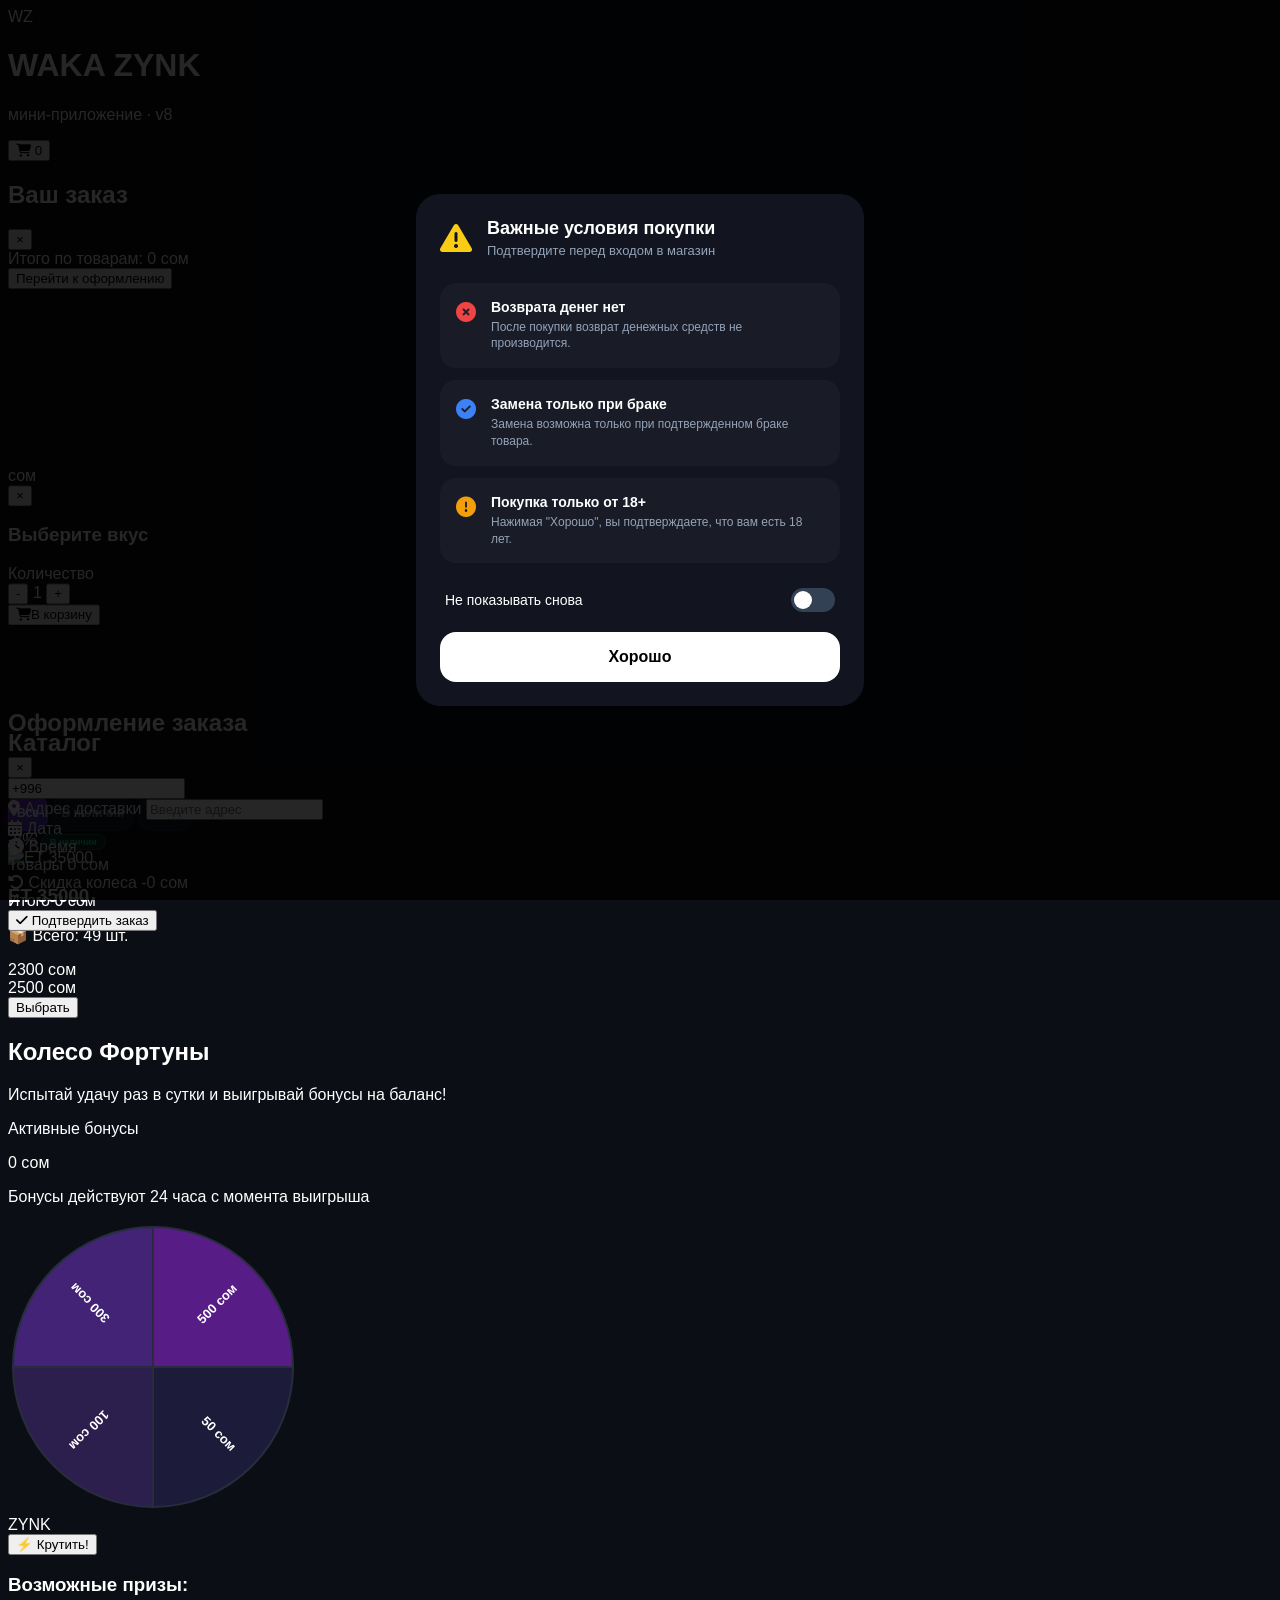
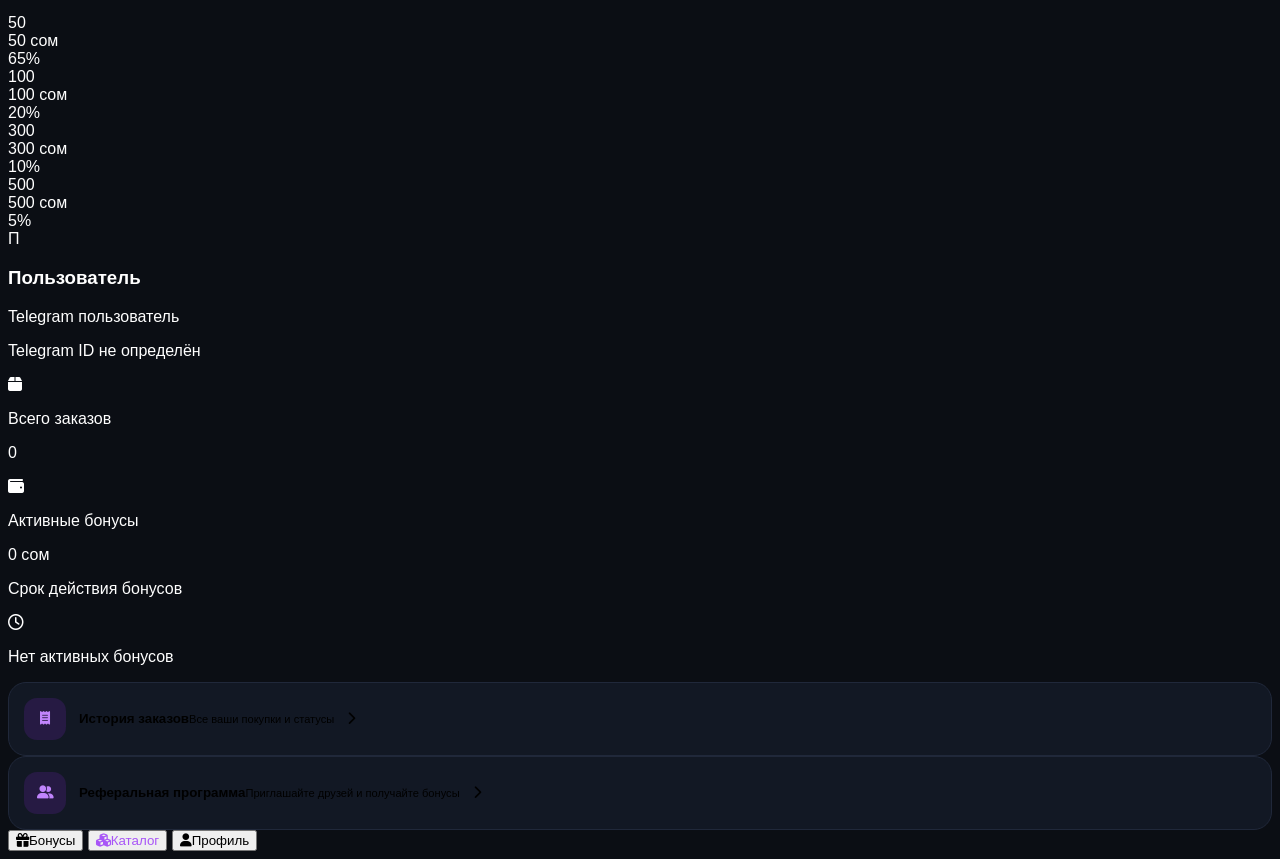
==== app-v8.html @ 3eeca6b0 "Add files via upload" ====
<!DOCTYPE html>
<html lang="ru">
<head>
    <meta charset="UTF-8">
    <meta name="viewport" content="width=device-width, initial-scale=1.0, maximum-scale=1.0, user-scalable=no">
    <title>WAKA ZYNK</title>
    <script src="https://cdn.jsdelivr.net/npm/@tailwindcss/browser@4"></script>
    <script src="https://telegram.org/js/telegram-web-app.js"></script>
    <link rel="stylesheet" href="https://cdnjs.cloudflare.com/ajax/libs/font-awesome/6.4.0/css/all.min.css">
    <style>
        .success-content {
            background: #121520;
            width: 85%;
            max-width: 360px;
            border-radius: 24px;
            padding: 35px 24px;
            text-align: center;
            color: white;
            font-family: sans-serif;
            box-shadow: 0 10px 30px rgba(0, 0, 0, 0.5);
        }
        .success-icon-circle {
            width: 90px;
            height: 90px;
            background: #10b981;
            border-radius: 50%;
            display: flex;
            justify-content: center;
            align-items: center;
            margin: 0 auto 24px;
            box-shadow: 0 0 20px rgba(16, 185, 129, 0.4);
        }
        .checkmark { color: white; font-size: 45px; font-weight: bold; }
        .success-content h2 { font-size: 24px; margin: 0 0 12px 0; font-weight: 700; }
        .success-content p { font-size: 14px; color: #94a3b8; margin: 0 0 30px 0; line-height: 1.5; }
        .success-buttons { display: flex; gap: 12px; }
        .btn-secondary {
            flex: 1; background: #1e293b; color: #94a3b8; border: none;
            padding: 14px; border-radius: 16px; font-weight: bold; font-size: 15px; cursor: pointer;
        }
        .btn-primary {
            flex: 1; background: #6366f1; color: white; border: none;
            padding: 14px; border-radius: 16px; font-weight: bold; font-size: 15px; cursor: pointer;
            box-shadow: 0 4px 12px rgba(99, 102, 241, 0.3);
        }
        .btn-secondary:active, .btn-primary:active { transform: scale(0.97); }
        body {
            font-family: -apple-system, BlinkMacSystemFont, 'Segoe UI', Roboto, Helvetica, Arial, sans-serif;
            background-color: #0b0e14;
            color: #ffffff;
            -webkit-tap-highlight-color: transparent;
        }
        .active-tab { color: #a855f7; }
        .bottom-sheet { transition: transform 0.3s ease-out; transform: translateY(100%); }
        .bottom-sheet.active { transform: translateY(0); }
        .flavor-btn.selected { border-color: #a855f7; background-color: rgba(168, 85, 247, 0.15); }
        .modal-overlay {
            position: fixed; top: 0; left: 0; width: 100%; height: 100%;
            background: rgba(0, 0, 0, 0.85);
            display: flex; justify-content: center; align-items: center;
            z-index: 10000;
        }
        .terms-content {
            background: #121520; width: 90%; max-width: 400px;
            border-radius: 24px; padding: 24px; color: white; font-family: sans-serif;
        }
        .terms-header { display: flex; align-items: center; gap: 15px; margin-bottom: 25px; }
        .warning-icon { color: #facc15; font-size: 32px; }
        .terms-header h3 { margin: 0; font-size: 18px; }
        .terms-header p { margin: 4px 0 0; font-size: 13px; color: #94a3b8; }
        .terms-list { display: flex; flex-direction: column; gap: 12px; }
        .terms-item {
            display: flex; gap: 15px; padding: 16px; border-radius: 16px;
            background: rgba(255, 255, 255, 0.03);
        }
        .terms-item i { font-size: 20px; margin-top: 3px; }
        .terms-item strong { display: block; font-size: 14px; margin-bottom: 4px; }
        .terms-item p { margin: 0; font-size: 12px; color: #94a3b8; line-height: 1.4; }
        .item-red i { color: #ef4444; }
        .item-blue i { color: #3b82f6; }
        .item-gold i { color: #f59e0b; }
        .terms-footer { margin-top: 25px; }
        .toggle-container {
            display: flex; justify-content: space-between; align-items: center;
            margin-bottom: 20px; padding: 0 5px;
        }
        .toggle-container span { font-size: 14px; color: white; }
        .switch { position: relative; display: inline-block; width: 44px; height: 24px; }
        .switch input { opacity: 0; width: 0; height: 0; }
        .slider {
            position: absolute; cursor: pointer; top: 0; left: 0; right: 0; bottom: 0;
            background-color: #334155; transition: .4s; border-radius: 24px;
        }
        .slider:before {
            position: absolute; content: ""; height: 18px; width: 18px; left: 3px; bottom: 3px;
            background-color: white; transition: .4s; border-radius: 50%;
        }
        input:checked + .slider { background-color: #3b82f6; }
        input:checked + .slider:before { transform: translateX(20px); }
        .btn-confirm {
            width: 100%; border: none; padding: 16px; border-radius: 16px;
            background: #ffffff; color: black; font-weight: bold; font-size: 16px; cursor: pointer;
        }
        .btn-confirm:active { transform: scale(0.98); }
        #btn-admin { display: none; }
        #btn-admin.admin-visible {
            display: flex;
            flex-direction: column;
            align-items: center;
        }
        #admin-panel {
            display: none;
            position: fixed;
            inset: 0;
            z-index: 99999;
            background: #09090b;
            overflow-y: auto;
        }
        #admin-panel.admin-open { display: block; }
        .status-badge {
            font-size: 9px;
            font-weight: 700;
            padding: 2px 8px;
            border-radius: 8px;
            line-height: 1.3;
            white-space: nowrap;
        }
        .status-badge-instock {
            background: rgba(16, 185, 129, 0.2);
            color: #34d399;
            border: 1px solid rgba(16, 185, 129, 0.35);
        }
        .status-badge-soon {
            background: rgba(245, 158, 11, 0.2);
            color: #fbbf24;
            border: 1px solid rgba(245, 158, 11, 0.35);
        }
        .status-badge-outofstock {
            background: rgba(239, 68, 68, 0.2);
            color: #f87171;
            border: 1px solid rgba(239, 68, 68, 0.35);
        }
        .product-card-outofstock {
            opacity: 0.55;
        }
        .product-card-outofstock .product-card-title {
            text-decoration: line-through;
            color: #9ca3af;
        }
        .product-card-soon {
            opacity: 0.9;
        }
        .catalog-filter {
            flex: 1;
            border: 1px solid #20283a;
            background: #121824;
            color: #8b95a7;
            padding: 10px 8px;
            border-radius: 13px;
            font-size: 12px;
            font-weight: 700;
            transition: 0.2s ease;
        }
        .catalog-filter.active {
            color: #fff;
            border-color: rgba(168, 85, 247, 0.7);
            background: linear-gradient(135deg, rgba(147, 51, 234, 0.9), rgba(79, 70, 229, 0.9));
            box-shadow: 0 8px 24px rgba(126, 34, 206, 0.2);
        }
        .app-page {
            display: none;
            position: fixed;
            inset: 0;
            z-index: 80;
            overflow-y: auto;
            background:
                radial-gradient(circle at 90% -10%, rgba(126, 34, 206, 0.2), transparent 35%),
                #0b0e14;
        }
        .app-page.open { display: block; }
        .page-shell { width: 100%; max-width: 520px; margin: 0 auto; padding: 18px 16px 36px; }
        .page-header {
            display: flex;
            align-items: center;
            gap: 12px;
            position: sticky;
            top: 0;
            z-index: 2;
            padding: 8px 0 18px;
            background: linear-gradient(#0b0e14 75%, transparent);
        }
        .page-back {
            width: 40px;
            height: 40px;
            border-radius: 13px;
            border: 1px solid #232b3d;
            background: #151b27;
            color: #fff;
        }
        .menu-card {
            width: 100%;
            display: flex;
            align-items: center;
            gap: 13px;
            padding: 15px;
            border: 1px solid #20283a;
            border-radius: 18px;
            background: #121824;
            text-align: left;
        }
        .menu-card-icon {
            width: 42px;
            height: 42px;
            border-radius: 13px;
            display: flex;
            align-items: center;
            justify-content: center;
            color: #c084fc;
            background: rgba(126, 34, 206, 0.18);
        }
        .admin-stat-card {
            min-height: 116px;
            border: 1px solid #20283a;
            border-radius: 20px;
            padding: 15px;
            background: linear-gradient(145deg, #151b27, #10151f);
        }
        .admin-tab {
            min-width: max-content;
            padding: 10px 14px;
            border-radius: 12px;
            color: #7f899c;
            font-size: 12px;
            font-weight: 800;
        }
        .admin-tab.active { color: #fff; background: #7c3aed; }
        .admin-order-filter {
            min-width: max-content;
            padding: 8px 12px;
            border-radius: 999px;
            border: 1px solid #283144;
            color: #8b95a7;
            font-size: 11px;
            font-weight: 700;
        }
        .admin-order-filter.active {
            color: #fff;
            border-color: rgba(168, 85, 247, 0.6);
            background: rgba(126, 34, 206, 0.28);
        }
        .order-card {
            border: 1px solid #20283a;
            border-radius: 18px;
            padding: 15px;
            background: #121824;
        }
        .empty-state {
            padding: 42px 20px;
            border: 1px dashed #283144;
            border-radius: 20px;
            color: #778196;
            text-align: center;
            background: rgba(18, 24, 36, 0.55);
        }
    </style>
</head>
<body class="select-none overflow-x-hidden pb-24">

    <div id="terms-modal" class="modal-overlay">
        <div class="terms-content">
            <div class="terms-header">
                <i class="fa-solid fa-triangle-exclamation warning-icon"></i>
                <div>
                    <h3>Важные условия покупки</h3>
                    <p>Подтвердите перед входом в магазин</p>
                </div>
            </div>
            <div class="terms-list">
                <div class="terms-item item-red">
                    <i class="fa-solid fa-circle-xmark"></i>
                    <div>
                        <strong>Возврата денег нет</strong>
                        <p>После покупки возврат денежных средств не производится.</p>
                    </div>
                </div>
                <div class="terms-item item-blue">
                    <i class="fa-solid fa-circle-check"></i>
                    <div>
                        <strong>Замена только при браке</strong>
                        <p>Замена возможна только при подтвержденном браке товара.</p>
                    </div>
                </div>
                <div class="terms-item item-gold">
                    <i class="fa-solid fa-circle-exclamation"></i>
                    <div>
                        <strong>Покупка только от 18+</strong>
                        <p>Нажимая "Хорошо", вы подтверждаете, что вам есть 18 лет.</p>
                    </div>
                </div>
            </div>
            <div class="terms-footer">
                <div class="toggle-container">
                    <span>Не показывать снова</span>
                    <label class="switch">
                        <input type="checkbox" id="dont-show-again">
                        <span class="slider round"></span>
                    </label>
                </div>
                <button class="btn-confirm" onclick="closeTermsModal()">Хорошо</button>
            </div>
        </div>
    </div>

    <header class="p-4 flex items-center justify-between border-b border-gray-900 bg-[#0f131c] sticky top-0 z-30">
        <div class="flex items-center space-x-3">
            <div class="w-10 h-10 rounded-xl bg-purple-600 flex items-center justify-center font-bold text-sm tracking-wider shadow-[0_0_15px_rgba(168,85,247,0.4)]">WZ</div>
            <div>
                <h1 class="font-bold text-base tracking-wide">WAKA ZYNK</h1>
                <p class="text-xs text-gray-400">мини-приложение · v8</p>
            </div>
        </div>
        <button onclick="toggleCart()" class="relative w-10 h-10 rounded-xl bg-[#171e2c] flex items-center justify-center text-gray-300 active:scale-95 transition-transform cursor-pointer">
            <i class="fa-solid fa-shopping-cart text-sm"></i>
            <span id="cart-count" class="hidden absolute -top-1 -right-1 bg-purple-600 text-[10px] font-bold w-5 h-5 rounded-full border-2 border-[#0f131c] flex items-center justify-center">0</span>
        </button>
    </header>

    <div id="cart-modal" class="hidden fixed inset-0 bg-black/90 backdrop-blur-sm z-50 p-4 flex items-center justify-center">
        <div class="bg-[#131924] w-full max-w-md rounded-3xl p-6 border border-gray-800 flex flex-col max-h-[80vh]">
            <div class="flex justify-between items-center mb-4">
                <h2 class="text-xl font-bold">Ваш заказ</h2>
                <button onclick="toggleCart()" class="text-gray-500 text-2xl hover:text-white">&times;</button>
            </div>
            <div id="cart-items" class="flex-1 overflow-y-auto space-y-3 pr-1"></div>
            <div class="border-t border-gray-800 mt-4 pt-4 space-y-4">
                <div class="flex justify-between font-bold text-lg">
                    <span>Итого по товарам:</span>
                    <span><span id="cart-total">0</span> сом</span>
                </div>
                <button onclick="openOrderCheckout()" class="w-full bg-purple-600 font-bold py-4 rounded-2xl text-center cursor-pointer active:scale-98 transition-transform">Перейти к оформлению</button>
            </div>
        </div>
    </div>

    <div id="details-back" class="hidden fixed inset-0 bg-black/60 backdrop-blur-xs z-50 flex items-end justify-center" onclick="closeDetails(event)">
        <div id="details-sheet" class="bottom-sheet bg-[#131924] w-full max-w-md rounded-t-3xl border-t border-gray-800 p-6 space-y-5 overflow-y-auto max-h-[90vh]" onclick="event.stopPropagation()">
            <div class="w-12 h-1 bg-gray-700 rounded-full mx-auto mb-2" onclick="closeDetailsForce()"></div>
            <div class="flex justify-between items-start">
                <div>
                    <h2 id="detail-name" class="text-2xl font-black tracking-wide"></h2>
                    <div class="flex items-center gap-3 mt-1">
                        <span id="detail-price" class="text-2xl font-black text-white"></span>
                        <span class="text-sm text-gray-400">сом</span>
                        <span id="detail-old-price" class="text-sm line-through text-gray-500"></span>
                    </div>
                    <div id="detail-status" class="text-[11px] font-bold text-emerald-400 mt-1"></div>
                </div>
                <button onclick="closeDetailsForce()" class="w-8 h-8 rounded-full bg-[#1e2638] flex items-center justify-center text-gray-400">&times;</button>
            </div>
            <div class="space-y-2">
                <h3 class="text-sm font-bold text-gray-300">Выберите вкус</h3>
                <div id="flavors-grid" class="grid grid-cols-2 gap-2"></div>
            </div>
            <div class="flex items-center justify-between bg-[#0b0e14] p-4 rounded-2xl border border-gray-900">
                <span class="text-sm font-medium text-gray-400">Количество</span>
                <div class="flex items-center space-x-4">
                    <button onclick="changeDetailQty(-1)" class="w-8 h-8 rounded-lg bg-[#171e2c] flex items-center justify-center font-bold text-lg active:scale-90">-</button>
                    <span id="detail-qty" class="text-base font-bold">1</span>
                    <button onclick="changeDetailQty(1)" class="w-8 h-8 rounded-lg bg-[#171e2c] flex items-center justify-center font-bold text-lg active:scale-90">+</button>
                </div>
            </div>
            <div class="flex gap-2 pt-2">
                <button id="detail-buy-btn" onclick="addSelectedToCart()" class="w-full bg-purple-600 disabled:bg-gray-800 disabled:text-gray-500 text-white font-bold py-4 rounded-2xl cursor-pointer text-center transition-all">
                    <i class="fa-solid fa-shopping-cart mr-2"></i>В корзину
                </button>
            </div>
        </div>
    </div>

    <div id="checkout-back" class="hidden fixed inset-0 bg-black/60 backdrop-blur-xs z-50 flex items-end justify-center" onclick="closeCheckout(event)">
        <div id="checkout-sheet" class="bottom-sheet bg-[#131924] w-full max-w-md rounded-t-3xl border-t border-gray-800 p-6 space-y-5 overflow-y-auto max-h-[95vh]" onclick="event.stopPropagation()">
            <div class="w-12 h-1 bg-gray-700 rounded-full mx-auto mb-2" onclick="closeCheckoutForce()"></div>
            <div class="flex justify-between items-center">
                <h2 class="text-xl font-bold tracking-wide">Оформление заказа</h2>
                <button onclick="closeCheckoutForce()" class="w-8 h-8 rounded-full bg-[#1e2638] flex items-center justify-center text-gray-400">&times;</button>
            </div>
            <div class="space-y-1">
                <input type="tel" id="checkout-phone" value="+996" class="w-full bg-[#121824] border border-pink-500/40 rounded-xl py-3.5 px-4 text-base font-medium text-white focus:outline-none focus:border-purple-500 transition-all">
            </div>
            <div class="space-y-1.5">
                <label class="text-[11px] font-bold text-gray-400 uppercase tracking-wider flex items-center gap-1.5"><i class="fa-solid fa-location-dot"></i> Адрес доставки</label>
                <input type="text" id="checkout-address" placeholder="Введите адрес" class="w-full bg-[#171e2c] border border-gray-800 rounded-xl py-3.5 px-4 text-sm text-white focus:outline-none focus:border-purple-500">
            </div>
            <div class="space-y-1.5">
                <label class="text-[11px] font-bold text-gray-400 uppercase tracking-wider flex items-center gap-1.5"><i class="fa-solid fa-calendar-days"></i> Дата</label>
                <div id="checkout-date-box" class="w-full bg-[#171e2c] border border-gray-800 rounded-xl py-3.5 px-4 text-sm text-white font-medium"></div>
            </div>
            <div class="space-y-1.5">
                <label class="text-[11px] font-bold text-gray-400 uppercase tracking-wider flex items-center gap-1.5"><i class="fa-solid fa-clock"></i> Время</label>
                <div id="checkout-time-box" class="w-full bg-[#171e2c] border border-gray-800 rounded-xl py-3.5 px-4 text-sm text-white font-medium text-center"></div>
            </div>
            <div class="bg-[#0b0e14] p-4 rounded-2xl border border-gray-900 space-y-2.5">
                <div class="flex justify-between text-sm text-gray-400">
                    <span>Товары</span>
                    <span class="text-white font-medium"><span id="summary-subtotal">0</span> сом</span>
                </div>
                <div class="flex justify-between text-sm text-gray-400">
                    <span class="flex items-center gap-1"><i class="fa-solid fa-rotate-left text-xs"></i> Скидка колеса</span>
                    <span class="text-emerald-400 font-medium">-<span id="summary-discount">0</span> сом</span>
                </div>
                <div class="border-t border-gray-900 my-1"></div>
                <div class="flex justify-between items-baseline">
                    <span class="font-bold text-base">Итого</span>
                    <span class="text-xl font-black text-white"><span id="summary-total">0</span> сом</span>
                </div>
            </div>
            <button onclick="submitOrderFinal()" class="w-full bg-[#273043] hover:bg-purple-600 text-gray-300 hover:text-white font-bold py-4 rounded-2xl cursor-pointer text-center transition-all flex items-center justify-center gap-2">
                <i class="fa-solid fa-check"></i> Подтвердить заказ
            </button>
        </div>
    </div>

    <main id="tab-catalog" class="p-4 space-y-4">
        <div class="flex items-baseline justify-between">
            <h2 class="text-2xl font-bold">Каталог</h2>
            <span id="product-count" class="text-xs text-gray-400">1 товар</span>
        </div>
        <div class="flex gap-2" id="catalog-filters">
            <button class="catalog-filter active" data-catalog-filter="all">Все</button>
            <button class="catalog-filter" data-catalog-filter="instock">В наличии</button>
            <button class="catalog-filter" data-catalog-filter="soon">Скоро</button>
        </div>
        <div id="catalog-grid" class="grid grid-cols-2 gap-3"></div>
    </main>

    <main id="tab-bonuses" class="p-4 hidden space-y-6 text-center">
        <div class="text-left">
            <h2 class="text-2xl font-bold">Колесо Фортуны</h2>
            <p class="text-xs text-gray-400 mt-1">Испытай удачу раз в сутки и выигрывай бонусы на баланс!</p>
        </div>
        <div class="bg-[#121824] p-4 rounded-2xl border border-emerald-500/20 text-left">
            <p class="text-xs text-gray-400">Активные бонусы</p>
            <p class="text-2xl font-black text-emerald-400 mt-1"><span id="wheel-active-bonuses">0</span> <span class="text-sm font-normal text-gray-400">сом</span></p>
            <p id="wheel-bonus-expiry" class="text-[10px] text-gray-500 mt-1">Бонусы действуют 24 часа с момента выигрыша</p>
        </div>
        <div class="relative w-76 h-76 mx-auto my-4 flex items-center justify-center">
            <div class="absolute top-0 w-0 h-0 border-l-[15px] border-l-transparent border-r-[15px] border-r-transparent border-t-[25px] border-t-purple-500 z-30 filter drop-shadow-[0_2px_5px_rgba(0,0,0,0.5)]"></div>
            <canvas id="wheelCanvas" width="290" height="290" class="rounded-full shadow-[0_0_30px_rgba(168,85,247,0.25)] border-4 border-[#171e2c] transition-transform duration-5000 ease-out"></canvas>
            <div class="absolute w-14 h-14 bg-[#0b0e14] border-2 border-purple-500 rounded-full text-white font-black flex items-center justify-center text-[10px]">ZYNK</div>
        </div>
        <button onclick="spinWheel()" id="spin-btn" class="w-full max-w-sm bg-gradient-to-r from-purple-600 to-indigo-600 font-bold py-4 rounded-2xl shadow-[0_4px_15px_rgba(168,85,247,0.3)] disabled:from-gray-800 disabled:to-gray-800 disabled:text-gray-500 disabled:cursor-not-allowed transition-all cursor-pointer">
            ⚡ Крутить!
        </button>
        <div class="bg-[#121824] p-4 rounded-3xl border border-gray-900 text-left space-y-3">
            <h3 class="text-sm font-bold text-gray-400 px-1">Возможные призы:</h3>
            <div class="space-y-3">
                <div class="flex items-center justify-between bg-[#171e2c] p-2.5 rounded-xl">
                    <div class="flex items-center space-x-3"><div class="w-8 h-8 rounded-lg bg-purple-600/20 border border-purple-500/30 flex items-center justify-center text-purple-400 text-xs font-bold">50</div><span class="text-sm font-bold">50 сом</span></div>
                    <div class="flex items-center space-x-2 flex-1 justify-end max-w-[60%]"><div class="w-full bg-gray-800 h-2 rounded-full overflow-hidden"><div class="bg-purple-600 h-full rounded-full" style="width: 65%"></div></div><span class="text-xs text-gray-400 font-bold min-w-8 text-right">65%</span></div>
                </div>
                <div class="flex items-center justify-between bg-[#171e2c] p-2.5 rounded-xl">
                    <div class="flex items-center space-x-3"><div class="w-8 h-8 rounded-lg bg-purple-600/20 border border-purple-500/30 flex items-center justify-center text-purple-400 text-xs font-bold">100</div><span class="text-sm font-bold">100 сом</span></div>
                    <div class="flex items-center space-x-2 flex-1 justify-end max-w-[60%]"><div class="w-full bg-gray-800 h-2 rounded-full overflow-hidden"><div class="bg-purple-600 h-full rounded-full" style="width: 20%"></div></div><span class="text-xs text-gray-400 font-bold min-w-8 text-right">20%</span></div>
                </div>
                <div class="flex items-center justify-between bg-[#171e2c] p-2.5 rounded-xl">
                    <div class="flex items-center space-x-3"><div class="w-8 h-8 rounded-lg bg-purple-600/20 border border-purple-500/30 flex items-center justify-center text-purple-400 text-xs font-bold">300</div><span class="text-sm font-bold">300 сом</span></div>
                    <div class="flex items-center space-x-2 flex-1 justify-end max-w-[60%]"><div class="w-full bg-gray-800 h-2 rounded-full overflow-hidden"><div class="bg-purple-600 h-full rounded-full" style="width: 10%"></div></div><span class="text-xs text-gray-400 font-bold min-w-8 text-right">10%</span></div>
                </div>
                <div class="flex items-center justify-between bg-[#171e2c] p-2.5 rounded-xl">
                    <div class="flex items-center space-x-3"><div class="w-8 h-8 rounded-lg bg-purple-600/20 border border-purple-500/30 flex items-center justify-center text-purple-400 text-xs font-bold">500</div><span class="text-sm font-bold">500 сом</span></div>
                    <div class="flex items-center space-x-2 flex-1 justify-end max-w-[60%]"><div class="w-full bg-gray-800 h-2 rounded-full overflow-hidden"><div class="bg-amber-500 h-full rounded-full" style="width: 5%"></div></div><span class="text-xs text-gray-400 font-bold min-w-8 text-right">5%</span></div>
                </div>
            </div>
        </div>
    </main>

    <main id="tab-profile" class="p-4 hidden space-y-4">
        <div class="flex items-center space-x-4 bg-gradient-to-br from-[#171e2c] to-[#10151f] p-4 rounded-3xl border border-purple-500/15">
            <div id="user-avatar" class="w-16 h-16 rounded-2xl bg-purple-600 flex items-center justify-center text-xl font-bold overflow-hidden shrink-0"><i class="fa-solid fa-user"></i></div>
            <div class="min-w-0">
                <h3 id="user-name" class="font-bold text-base">Пользователь</h3>
                <p id="user-username" class="text-xs text-purple-400 mt-0.5">@telegram</p>
                <p id="user-id" class="text-[11px] text-gray-500 mt-1">Telegram ID: 000000000</p>
            </div>
        </div>
        <div class="grid grid-cols-2 gap-3">
            <div class="bg-[#121824] p-4 rounded-2xl border border-gray-900">
                <div class="w-9 h-9 rounded-xl bg-blue-500/15 text-blue-400 flex items-center justify-center mb-4"><i class="fa-solid fa-box"></i></div>
                <p class="text-[11px] text-gray-400">Всего заказов</p>
                <p id="profile-orders-count" class="text-2xl font-black mt-1">0</p>
            </div>
            <div class="bg-[#121824] p-4 rounded-2xl border border-gray-900">
                <div class="w-9 h-9 rounded-xl bg-emerald-500/15 text-emerald-400 flex items-center justify-center mb-4"><i class="fa-solid fa-wallet"></i></div>
                <p class="text-[11px] text-gray-400">Активные бонусы</p>
                <p class="text-2xl font-black mt-1"><span id="user-balance">0</span> <span class="text-xs font-normal text-gray-400">сом</span></p>
            </div>
        </div>
        <div class="bg-[#121824] p-4 rounded-2xl border border-gray-900">
            <div class="flex justify-between items-center">
                <p class="text-xs text-gray-400">Срок действия бонусов</p>
                <i class="fa-regular fa-clock text-purple-400"></i>
            </div>
            <p id="profile-bonus-expiry" class="text-[11px] text-gray-500 mt-2"></p>
        </div>
        <div class="space-y-3">
            <button onclick="openAppPage('orders-page')" class="menu-card">
                <span class="menu-card-icon"><i class="fa-solid fa-receipt"></i></span>
                <span class="flex-1"><strong class="text-sm block">История заказов</strong><small class="text-gray-500">Все ваши покупки и статусы</small></span>
                <i class="fa-solid fa-chevron-right text-xs text-gray-600"></i>
            </button>
            <button onclick="openReferralPage()" class="menu-card">
                <span class="menu-card-icon"><i class="fa-solid fa-user-group"></i></span>
                <span class="flex-1"><strong class="text-sm block">Реферальная программа</strong><small class="text-gray-500">Приглашайте друзей и получайте бонусы</small></span>
                <i class="fa-solid fa-chevron-right text-xs text-gray-600"></i>
            </button>
        </div>
    </main>

    <section id="orders-page" class="app-page">
        <div class="page-shell">
            <div class="page-header">
                <button class="page-back" onclick="closeAppPage('orders-page')"><i class="fa-solid fa-arrow-left"></i></button>
                <div><h2 class="text-xl font-black">История заказов</h2><p class="text-xs text-gray-500">Ваши последние покупки</p></div>
            </div>
            <div id="orders-history-list" class="space-y-3"></div>
        </div>
    </section>

    <section id="referral-page" class="app-page">
        <div class="page-shell">
            <div class="page-header">
                <button class="page-back" onclick="closeAppPage('referral-page')"><i class="fa-solid fa-arrow-left"></i></button>
                <div><h2 class="text-xl font-black">Реферальная программа</h2><p class="text-xs text-gray-500">Бонусы вместе с друзьями</p></div>
            </div>
            <div class="rounded-3xl p-6 border border-purple-500/20 bg-gradient-to-br from-purple-700/30 to-indigo-900/20 text-center">
                <div class="w-16 h-16 rounded-2xl bg-purple-500/20 text-purple-300 flex items-center justify-center text-2xl mx-auto"><i class="fa-solid fa-gift"></i></div>
                <h3 class="text-2xl font-black mt-5">Приглашай друзей</h3>
                <p class="text-sm text-gray-400 mt-2">Делитесь своей ссылкой и получайте бонусы за активных друзей.</p>
            </div>
            <div class="grid grid-cols-2 gap-3 mt-4">
                <div class="admin-stat-card"><p class="text-xs text-gray-500">Приглашено</p><p id="referral-invited" class="text-3xl font-black mt-3">0</p><p class="text-[10px] text-gray-600 mt-1">друзей</p></div>
                <div class="admin-stat-card"><p class="text-xs text-gray-500">Заработано</p><p id="referral-earned" class="text-3xl font-black mt-3">0</p><p class="text-[10px] text-gray-600 mt-1">сом</p></div>
            </div>
            <div class="mt-4 bg-[#121824] border border-gray-800 rounded-2xl p-4">
                <p class="text-xs text-gray-500 mb-2">Ваша реферальная ссылка</p>
                <div class="flex gap-2">
                    <input id="referral-link" readonly class="min-w-0 flex-1 bg-[#0b0e14] border border-gray-800 rounded-xl px-3 text-xs text-gray-300">
                    <button onclick="copyReferralLink()" class="w-12 h-12 rounded-xl bg-purple-600"><i class="fa-regular fa-copy"></i></button>
                </div>
                <button onclick="shareReferralLink()" class="w-full mt-3 py-3.5 rounded-xl bg-white text-black font-bold text-sm"><i class="fa-solid fa-share-nodes mr-2"></i>Поделиться</button>
            </div>
        </div>
    </section>

    <nav class="fixed bottom-0 inset-x-0 bg-[#0f131c]/95 backdrop-blur-md border-t border-gray-900 flex justify-around py-3 text-gray-500 text-xs font-semibold z-40">
        <button onclick="switchTab('bonuses')" id="btn-bonuses" class="flex flex-col items-center space-y-1 w-20"><i class="fa-solid fa-gift text-lg"></i><span>Бонусы</span></button>
        <button onclick="switchTab('catalog')" id="btn-catalog" class="flex flex-col items-center space-y-1 w-20 active-tab"><i class="fa-solid fa-cubes text-lg"></i><span>Каталог</span></button>
        <button onclick="switchTab('profile')" id="btn-profile" class="flex flex-col items-center space-y-1 w-20"><i class="fa-solid fa-user text-lg"></i><span>Профиль</span></button>
        <button id="btn-admin" onclick="openAdminPanel()" class="flex flex-col items-center space-y-1 w-20"><i class="fa-solid fa-shield-halved text-lg"></i><span>Админ</span></button>
    </nav>

    <div id="success-modal" class="modal-overlay" style="display: none;">
        <div class="success-content">
            <div class="success-icon-circle"><span class="checkmark">✓</span></div>
            <h2>Заказ оформлен!</h2>
            <p>Детали и инструкция по оплате отправлены в чат с ботом</p>
            <div class="success-buttons">
                <button class="btn-secondary" onclick="location.reload()">В магазин</button>
                <button class="btn-primary" onclick="triggerTelegramSend()">Открыть бота</button>
            </div>
        </div>
    </div>

    <!-- Админ-панель -->
    <div id="admin-panel">
        <div class="p-4 max-w-xl mx-auto pb-10">
            <div class="flex items-center justify-between mb-5 pt-1">
                <div><p class="text-xs text-purple-400 font-bold uppercase tracking-widest">WAKA ZYNK</p><h2 class="text-2xl font-black mt-1">Админ-панель</h2></div>
                <button id="btn-admin-close" class="w-10 h-10 rounded-xl bg-zinc-900 text-zinc-400 hover:text-white text-xl">&times;</button>
            </div>
            <div id="admin-stats" class="grid grid-cols-2 gap-3 mb-5"></div>
            <div id="admin-tabs" class="flex gap-2 overflow-x-auto bg-[#10151f] border border-gray-900 rounded-2xl p-1.5 mb-5">
                <button class="admin-tab active" data-admin-tab="orders">Заказы</button>
                <button class="admin-tab" data-admin-tab="stats">Статистика</button>
                <button class="admin-tab" data-admin-tab="products">Товары</button>
                <button class="admin-tab" data-admin-tab="users">Юзеры</button>
            </div>
            <div id="admin-content"></div>
        </div>
    </div>

    <script>
        const tg = window.Telegram?.WebApp || {};
        if (typeof tg.expand === 'function') tg.expand();

        const API_BASE = 'https://104-207-76-133.nip.io/api';
        const ADMIN_IDS = new Set(['6466044615', '8729059527']);

        const DEFAULT_PRODUCTS = [
            {
                id: 1,
                name: "ET 35000",
                price: 2300,
                oldPrice: 2500,
                discount: "-8%",
                status: "instock",
                img: "https://picsum.photos/id/20/300/300",
                flavors: [
                    { name: "Мята", stock: 4 },
                    { name: "Гавайский Лимонад", stock: 8 },
                    { name: "Клубника Малина", stock: 9 },
                    { name: "Черника Малина Ментол", stock: 8 },
                    { name: "Кислое Яблоко Карамель", stock: 6 },
                    { name: "Лимонная Ледяная Кола", stock: 5 },
                    { name: "Сакура виноград", stock: 4 },
                    { name: "Ледяной Мокко", stock: 5 }
                ]
            }
        ];

        const BONUS_TTL_MS = 24 * 60 * 60 * 1000;
        let products = [];
        let currentBalance = 0;
        let serverBonusEntries = [];
        let pendingBonusEntries = [];
        let bonusExpiryTimer = null;
        let cart = JSON.parse(localStorage.getItem('waka_cart')) || [];
        let currentProduct = null;
        let selectedFlavor = null;
        let currentDetailQty = 1;
        let globalOrderData = null;
        let currentCatalogFilter = 'all';
        let currentAdminTab = 'orders';
        let currentAdminOrderFilter = 'all';
        let adminOrderSearch = '';
        let adminOrders = [];
        let adminUsers = [];
        let adminStatsData = {};

        async function apiRequest(path, options = {}) {
            const headers = new Headers(options.headers || {});
            headers.set('X-Telegram-Init-Data', tg.initData || '');
            if (options.body && !(options.body instanceof FormData)) {
                headers.set('Content-Type', 'application/json');
            }
            const response = await fetch(API_BASE + path, { ...options, headers });
            const data = await response.json().catch(() => ({}));
            if (!response.ok) {
                throw new Error(data.detail || 'Ошибка соединения с сервером');
            }
            return data;
        }

        function getDefaultProducts() {
            return JSON.parse(JSON.stringify(DEFAULT_PRODUCTS));
        }

        function decodeBase64Json(param) {
            if (!param || !String(param).trim()) return null;
            try {
                const normalized = param.replace(/-/g, '+').replace(/_/g, '/');
                const binary = atob(normalized);
                const bytes = Uint8Array.from(binary, ch => ch.charCodeAt(0));
                const json = new TextDecoder().decode(bytes);
                return JSON.parse(json);
            } catch (e) {
                console.error('Ошибка декодирования параметра:', e);
                return null;
            }
        }

        function loadBonusesFromBot() {
            const data = decodeBase64Json(new URLSearchParams(window.location.search).get('bonuses'));
            if (!data || !Array.isArray(data.entries)) return [];
            return data.entries
                .map(entry => ({
                    amount: parseInt(entry.amount, 10) || 0,
                    timestamp: parseInt(entry.timestamp, 10) || 0
                }))
                .filter(entry => entry.amount > 0 && entry.timestamp > 0);
        }

        function getPendingBonusesKey() {
            const userId = getTelegramUserId() || getCurrentProfileUser().id;
            return userId ? `waka_pending_bonuses_${userId}` : 'waka_pending_bonuses';
        }

        function loadPendingBonuses() {
            try {
                const raw = localStorage.getItem(getPendingBonusesKey());
                const data = raw ? JSON.parse(raw) : [];
                if (!Array.isArray(data)) return [];
                return data
                    .map(entry => ({
                        amount: parseInt(entry.amount, 10) || 0,
                        timestamp: parseInt(entry.timestamp, 10) || 0
                    }))
                    .filter(entry => entry.amount > 0 && entry.timestamp > 0);
            } catch (e) {
                return [];
            }
        }

        function savePendingBonuses() {
            localStorage.setItem(getPendingBonusesKey(), JSON.stringify(pendingBonusEntries));
        }

        function isBonusEntryActive(entry, nowMs = Date.now()) {
            return entry.timestamp > 0 && nowMs - entry.timestamp < BONUS_TTL_MS;
        }

        function getActiveBonusEntries() {
            const nowMs = Date.now();
            const combined = [...serverBonusEntries, ...pendingBonusEntries];
            const seen = new Set();
            const active = [];
            combined.forEach(entry => {
                if (!isBonusEntryActive(entry, nowMs)) return;
                const key = `${entry.timestamp}:${entry.amount}`;
                if (seen.has(key)) return;
                seen.add(key);
                active.push(entry);
            });
            return active.sort((a, b) => a.timestamp - b.timestamp);
        }

        function getActiveBonusBalance() {
            return getActiveBonusEntries().reduce((sum, entry) => sum + entry.amount, 0);
        }

        function getNearestBonusExpiryText() {
            const active = getActiveBonusEntries();
            if (!active.length) return 'Нет активных бонусов';
            const nowMs = Date.now();
            const nearest = active.reduce((min, entry) => {
                const remaining = BONUS_TTL_MS - (nowMs - entry.timestamp);
                return remaining < min ? remaining : min;
            }, Infinity);
            if (nearest <= 0) return 'Бонусы скоро сгорят';
            const hours = Math.floor(nearest / (1000 * 60 * 60));
            const minutes = Math.floor((nearest % (1000 * 60 * 60)) / (1000 * 60));
            return `Ближайшее сгорание через ${hours} ч. ${minutes} мин.`;
        }

        function pruneExpiredBonuses() {
            const nowMs = Date.now();
            pendingBonusEntries = pendingBonusEntries.filter(entry => isBonusEntryActive(entry, nowMs));
            savePendingBonuses();
        }

        function refreshBonusUI() {
            pruneExpiredBonuses();
            currentBalance = getActiveBonusBalance();
            const balanceText = String(currentBalance);
            const userBalanceEl = document.getElementById('user-balance');
            const wheelBalanceEl = document.getElementById('wheel-active-bonuses');
            if (userBalanceEl) userBalanceEl.innerText = balanceText;
            if (wheelBalanceEl) wheelBalanceEl.innerText = balanceText;

            const expiryText = getNearestBonusExpiryText();
            const profileExpiryEl = document.getElementById('profile-bonus-expiry');
            const wheelExpiryEl = document.getElementById('wheel-bonus-expiry');
            if (profileExpiryEl) profileExpiryEl.innerText = expiryText;
            if (wheelExpiryEl) {
                wheelExpiryEl.innerText = currentBalance > 0
                    ? expiryText
                    : 'Бонусы действуют 24 часа с момента выигрыша';
            }
        }

        function initBonusSystem() {
            serverBonusEntries = loadBonusesFromBot();
            pendingBonusEntries = loadPendingBonuses();
            refreshBonusUI();
            if (bonusExpiryTimer) clearInterval(bonusExpiryTimer);
            bonusExpiryTimer = setInterval(refreshBonusUI, 60000);
        }

        function addWheelBonus(amount) {
            pendingBonusEntries.push({ amount: parseInt(amount, 10) || 0, timestamp: Date.now() });
            savePendingBonuses();
            refreshBonusUI();
        }

        function getUnsyncedBonusesPayload() {
            const nowMs = Date.now();
            return pendingBonusEntries
                .filter(entry => isBonusEntryActive(entry, nowMs))
                .map(entry => ({
                    amount: entry.amount,
                    timestamp: entry.timestamp
                }));
        }

        function clearPendingBonusesAfterSync() {
            pendingBonusEntries = [];
            savePendingBonuses();
        }

        function cacheCatalog(data) {
            if (!Array.isArray(data) || !data.length) return;
            try {
                localStorage.setItem('waka_catalog_cache', JSON.stringify(data));
                localStorage.setItem('waka_catalog_cache_time', String(Date.now()));
            } catch (e) {}
        }

        function loadCachedCatalog() {
            try {
                const data = JSON.parse(localStorage.getItem('waka_catalog_cache') || 'null');
                return Array.isArray(data) && data.length ? data : null;
            } catch (e) {
                return null;
            }
        }

        async function loadProductsFromBot() {
            try {
                const apiData = await apiRequest('/catalog');
                if (Array.isArray(apiData.products) && apiData.products.length) {
                    cacheCatalog(apiData.products);
                    return apiData.products;
                }
            } catch (e) {
                console.warn('API каталога временно недоступен:', e.message);
            }

            const b64 = new URLSearchParams(window.location.search).get('catalog');
            if (b64 && String(b64).trim()) {
                try {
                    const normalized = b64.replace(/-/g, '+').replace(/_/g, '/');
                    const binary = atob(normalized);
                    const bytes = Uint8Array.from(binary, ch => ch.charCodeAt(0));
                    const data = JSON.parse(new TextDecoder().decode(bytes));
                    if (Array.isArray(data) && data.length > 0) {
                        cacheCatalog(data);
                        return data;
                    }
                } catch (e) {
                    console.error('Ошибка чтения каталога от бота:', e);
                }
            }

            try {
                const response = await fetch(`./catalog.json?v=${Date.now()}`, {
                    cache: 'no-store',
                    headers: { 'Cache-Control': 'no-cache' }
                });
                if (response.ok) {
                    const data = await response.json();
                    if (Array.isArray(data) && data.length > 0) {
                        cacheCatalog(data);
                        return data;
                    }
                }
            } catch (e) {
                console.warn('Свежий catalog.json недоступен, используется локальная копия.');
            }

            return loadCachedCatalog() || getDefaultProducts();
        }

        function getBasePrice(product) {
            if (product.basePrice != null && product.basePrice > 0) return product.basePrice;
            if (product.oldPrice > product.price) return product.oldPrice;
            return product.price;
        }

        function getDiscountPercent(product) {
            if (product.discountPercent != null) return Number(product.discountPercent) || 0;
            const match = String(product.discount || '').match(/(\d+)/);
            if (match) return parseInt(match[1], 10);
            if (product.oldPrice > product.price) {
                return Math.round((1 - product.price / product.oldPrice) * 100);
            }
            return 0;
        }

        function applyDiscount(product, percent) {
            const p = Math.max(0, Math.min(99, parseInt(percent, 10) || 0));
            const base = getBasePrice(product);
            product.basePrice = base;
            product.discountPercent = p;
            if (p > 0) {
                product.discount = '-' + p + '%';
                product.oldPrice = base;
                product.price = Math.round(base * (1 - p / 100));
            } else {
                product.discount = '';
                product.oldPrice = base;
                product.price = base;
            }
        }

        function normalizeProductPrices(product) {
            if (product.basePrice == null || product.basePrice <= 0) {
                product.basePrice = product.oldPrice > product.price ? product.oldPrice : product.price;
            }
            applyDiscount(product, getDiscountPercent(product));
        }

        const PRODUCT_STATUSES = {
            instock: { value: 'instock', label: 'В наличии', badgeClass: 'status-badge-instock' },
            soon: { value: 'soon', label: 'Скоро будет', badgeClass: 'status-badge-soon' },
            outofstock: { value: 'outofstock', label: 'Нет в наличии', badgeClass: 'status-badge-outofstock' }
        };

        function normalizeProductStatus(product) {
            const status = product.status;
            if (status === 'soon' || status === 'outofstock') return status;
            return 'instock';
        }

        function getProductStatus(product) {
            return PRODUCT_STATUSES[normalizeProductStatus(product)] || PRODUCT_STATUSES.instock;
        }

        function renderStatusBadge(statusInfo, extraClass = '') {
            return `<span class="status-badge ${statusInfo.badgeClass} ${extraClass}">${statusInfo.label}</span>`;
        }

        function getTelegramUserId() {
            const unsafeId = tg?.initDataUnsafe?.user?.id;
            if (unsafeId != null) return String(unsafeId);

            const initData = tg?.initData || '';
            if (initData) {
                try {
                    const userRaw = new URLSearchParams(initData).get('user');
                    if (userRaw) return String(JSON.parse(userRaw).id);
                } catch (e) {}
            }
            return null;
        }

        function getCurrentProfileUser() {
            let initDataUser = null;
            const initData = tg?.initData || '';
            if (initData) {
                try {
                    const userRaw = new URLSearchParams(initData).get('user');
                    if (userRaw) initDataUser = JSON.parse(userRaw);
                } catch (e) {}
            }

            const telegramUser = tg?.initDataUnsafe?.user || initDataUser;
            const linkUser = decodeBase64Json(new URLSearchParams(window.location.search).get('user')) || {};
            return {
                id: telegramUser?.id ?? linkUser.id ?? null,
                first_name: telegramUser?.first_name || linkUser.first_name || 'Пользователь',
                last_name: telegramUser?.last_name || '',
                username: telegramUser?.username || (
                    linkUser.username && linkUser.username !== 'None' ? linkUser.username : ''
                ),
                photo_url: telegramUser?.photo_url || ''
            };
        }

        function renderCurrentUserProfile(serverUser = null) {
            const user = serverUser || getCurrentProfileUser();
            const fullName = [user.first_name, user.last_name].filter(Boolean).join(' ');
            const nameEl = document.getElementById('user-name');
            const idEl = document.getElementById('user-id');
            const usernameEl = document.getElementById('user-username');
            const avatarEl = document.getElementById('user-avatar');

            if (nameEl) nameEl.innerText = fullName || 'Пользователь';
            if (idEl) idEl.innerText = user.id ? `Telegram ID: ${user.id}` : 'Telegram ID не определён';
            if (usernameEl) usernameEl.innerText = user.username ? `@${user.username}` : 'Telegram пользователь';
            if (!avatarEl) return;

            avatarEl.innerHTML = '';
            if (user.photo_url) {
                const image = document.createElement('img');
                image.src = user.photo_url;
                image.alt = `Аватар ${fullName}`;
                image.className = 'w-full h-full object-cover';
                image.onerror = () => {
                    avatarEl.innerHTML = `<span class="text-lg font-black">${escapeHtml((user.first_name || 'П').slice(0, 1).toUpperCase())}</span>`;
                };
                avatarEl.appendChild(image);
            } else {
                avatarEl.innerHTML = `<span class="text-lg font-black">${escapeHtml((user.first_name || 'П').slice(0, 1).toUpperCase())}</span>`;
            }
        }

        function getOrdersStorageKey() {
            return `waka_orders_${getTelegramUserId() || getCurrentProfileUser().id || 'guest'}`;
        }

        function getStoredOrders() {
            try {
                const data = JSON.parse(localStorage.getItem(getOrdersStorageKey()) || '[]');
                return Array.isArray(data) ? data : [];
            } catch (e) {
                return [];
            }
        }

        function saveStoredOrders(orders) {
            localStorage.setItem(getOrdersStorageKey(), JSON.stringify(orders.slice(0, 100)));
            updateProfileStats();
        }

        function createLocalOrder(total, phone, address) {
            const code = 'WK-' + Math.random().toString(36).slice(2, 10).toUpperCase();
            const order = {
                code,
                createdAt: new Date().toISOString(),
                status: 'processing',
                phone,
                address,
                total: parseInt(total, 10) || 0,
                userId: getTelegramUserId() || getCurrentProfileUser().id || 'guest',
                userName: document.getElementById('user-name')?.innerText || 'Пользователь',
                items: cart.map(item => ({
                    name: item.name,
                    flavor: item.flavor,
                    qty: item.qty,
                    price: item.price
                }))
            };
            saveStoredOrders([order, ...getStoredOrders()]);
            return order;
        }

        function getOrderStatusMeta(status) {
            const statuses = {
                processing: { label: 'В обработке', className: 'text-amber-300 bg-amber-500/10 border-amber-500/20' },
                confirmed: { label: 'Подтвержден', className: 'text-blue-300 bg-blue-500/10 border-blue-500/20' },
                delivery: { label: 'Доставляется', className: 'text-purple-300 bg-purple-500/10 border-purple-500/20' },
                completed: { label: 'Завершен', className: 'text-emerald-300 bg-emerald-500/10 border-emerald-500/20' }
            };
            return statuses[status] || statuses.processing;
        }

        function formatOrderDate(value) {
            const date = new Date(value);
            if (Number.isNaN(date.getTime())) return 'Дата не указана';
            return date.toLocaleString('ru-RU', {
                day: '2-digit',
                month: 'short',
                year: 'numeric',
                hour: '2-digit',
                minute: '2-digit'
            });
        }

        async function renderOrdersHistory() {
            const container = document.getElementById('orders-history-list');
            if (!container) return;
            container.innerHTML = '<div class="empty-state"><i class="fa-solid fa-spinner fa-spin text-xl"></i><p class="text-xs mt-3">Загружаем заказы...</p></div>';
            let orders = [];
            try {
                const data = await apiRequest('/profile/orders');
                orders = Array.isArray(data.orders) ? data.orders : [];
            } catch (e) {
                orders = getStoredOrders();
            }
            document.getElementById('profile-orders-count').innerText = orders.length;
            if (!orders.length) {
                container.innerHTML = '<div class="empty-state"><i class="fa-solid fa-receipt text-2xl mb-3"></i><p class="font-bold text-sm text-gray-400">Заказов пока нет</p><p class="text-xs mt-1">После оформления они появятся здесь.</p></div>';
                return;
            }
            container.innerHTML = orders.map(order => {
                const status = getOrderStatusMeta(order.status);
                const items = (order.items || []).map(item =>
                    `<li class="flex justify-between gap-3"><span>${escapeHtml(item.name)} · ${escapeHtml(item.flavor || '')}</span><b class="whitespace-nowrap">×${item.qty}</b></li>`
                ).join('');
                return `<article class="order-card">
                    <div class="flex justify-between items-start gap-3">
                        <div><p class="font-black">${escapeHtml(order.code)}</p><p class="text-[10px] text-gray-500 mt-1">${formatOrderDate(order.createdAt)}</p></div>
                        <span class="text-[10px] font-bold border rounded-lg px-2 py-1 ${status.className}">${status.label}</span>
                    </div>
                    <ul class="text-xs text-gray-400 space-y-1.5 mt-4">${items}</ul>
                    <div class="flex justify-between border-t border-gray-800 mt-4 pt-3"><span class="text-xs text-gray-500">Итого</span><strong>${order.total} сом</strong></div>
                </article>`;
            }).join('');
        }

        async function updateProfileStats() {
            const count = document.getElementById('profile-orders-count');
            if (!count) return;
            try {
                const data = await apiRequest('/profile');
                count.innerText = data.ordersCount || 0;
                if (data.user) {
                    renderCurrentUserProfile(data.user);
                }
            } catch (e) {
                count.innerText = getStoredOrders().length;
            }
        }

        function openAppPage(pageId) {
            document.getElementById(pageId)?.classList.add('open');
            document.body.style.overflow = 'hidden';
            if (pageId === 'orders-page') renderOrdersHistory();
        }

        function closeAppPage(pageId) {
            document.getElementById(pageId)?.classList.remove('open');
            document.body.style.overflow = '';
        }

        function getReferralLink() {
            const userId = getTelegramUserId() || getCurrentProfileUser().id;
            const botUsername = new URLSearchParams(window.location.search).get('bot_username');
            if (!botUsername || !userId) return '';
            return `https://t.me/${botUsername}?start=ref_${encodeURIComponent(userId)}`;
        }

        function loadReferralStatsFromBot() {
            const data = decodeBase64Json(new URLSearchParams(window.location.search).get('referrals'));
            return {
                invited: parseInt(data?.invited, 10) || 0,
                earned: parseInt(data?.earned, 10) || 0
            };
        }

        function openReferralPage() {
            const referralLink = getReferralLink();
            const link = document.getElementById('referral-link');
            if (link) link.value = referralLink || 'Перезапустите бота командой /start';
            const stats = loadReferralStatsFromBot();
            document.getElementById('referral-invited').innerText = stats.invited;
            document.getElementById('referral-earned').innerText = stats.earned;
            openAppPage('referral-page');
        }

        async function copyReferralLink() {
            const link = getReferralLink();
            if (!link) {
                alert('Перезапустите бота командой /start, чтобы получить реферальную ссылку.');
                return;
            }
            try {
                await navigator.clipboard.writeText(link);
                if (tg.showPopup) tg.showPopup({ message: 'Ссылка скопирована' });
                else alert('Ссылка скопирована');
            } catch (e) {
                document.getElementById('referral-link')?.select();
            }
        }

        function shareReferralLink() {
            const referralLink = getReferralLink();
            if (!referralLink) {
                alert('Перезапустите бота командой /start, чтобы получить реферальную ссылку.');
                return;
            }
            const text = 'Присоединяйся к WAKA ZYNK!';
            const shareUrl = `https://t.me/share/url?url=${encodeURIComponent(referralLink)}&text=${encodeURIComponent(text)}`;
            if (typeof tg.openTelegramLink === 'function') tg.openTelegramLink(shareUrl);
            else window.open(shareUrl, '_blank');
        }

        function isAdminUser() {
            const userId = getTelegramUserId();
            if (userId && ADMIN_IDS.has(userId)) return true;
            return new URLSearchParams(window.location.search).get('is_admin') === '1';
        }

        function isAdminPanelOpen() {
            return document.getElementById('admin-panel')?.classList.contains('admin-open');
        }

        function updateAdminUI() {
            const btn = document.getElementById('btn-admin');
            if (!btn) return;
            const admin = isAdminUser();
            btn.style.display = admin ? 'flex' : 'none';
            btn.classList.toggle('admin-visible', admin);
        }

        async function openAdminPanel() {
            if (!isAdminUser()) return;
            const panel = document.getElementById('admin-panel');
            if (!panel) return;
            panel.classList.add('admin-open');
            document.body.style.overflow = 'hidden';
            document.getElementById('admin-content').innerHTML = '<div class="empty-state"><i class="fa-solid fa-spinner fa-spin text-xl"></i><p class="text-xs mt-3">Загружаем данные...</p></div>';
            try {
                const data = await apiRequest('/admin/dashboard');
                adminOrders = data.orders || [];
                adminUsers = data.users || [];
                adminStatsData = data.stats || {};
            } catch (e) {
                alert('Не удалось загрузить админку: ' + e.message);
            }
            renderAdminPanel();
        }

        async function saveAdminChanges() {
            if (!isAdminUser()) {
                alert('Нет доступа.');
                return;
            }
            if (!confirm('Сохранить изменения каталога?')) return;
            try {
                await apiRequest('/admin/catalog', {
                    method: 'PUT',
                    body: JSON.stringify({ products })
                });
                cacheCatalog(products);
                alert('Каталог сохранён. Изменения уже доступны всем пользователям.');
            } catch (e) {
                alert('Ошибка отправки: ' + e.message);
            }
        }

        function closeAdminPanel() {
            document.getElementById('admin-panel')?.classList.remove('admin-open');
            document.body.style.overflow = '';
        }

        function renderAdminStats() {
            const stats = document.getElementById('admin-stats');
            if (!stats) return;
            const now = new Date();
            const todayProfit = adminOrders
                .filter(order => new Date(order.createdAt).toDateString() === now.toDateString())
                .reduce((sum, order) => sum + (Number(order.profit) || Math.round((Number(order.total) || 0) * 0.3)), 0);
            const monthProfit = adminOrders
                .filter(order => {
                    const date = new Date(order.createdAt);
                    return date.getFullYear() === now.getFullYear() && date.getMonth() === now.getMonth();
                })
                .reduce((sum, order) => sum + (Number(order.profit) || Math.round((Number(order.total) || 0) * 0.3)), 0);
            const clientCount = adminUsers.length || new Set(adminOrders.map(order => String(order.userId))).size;
            stats.innerHTML = `
                <div class="admin-stat-card"><div class="flex justify-between text-purple-400"><i class="fa-solid fa-receipt"></i><span class="text-[10px] text-gray-600">ВСЕГО</span></div><p class="text-3xl font-black mt-4">${adminOrders.length}</p><p class="text-xs text-gray-500 mt-1">Заказы</p></div>
                <div class="admin-stat-card"><div class="flex justify-between text-emerald-400"><i class="fa-solid fa-arrow-trend-up"></i><span class="text-[10px] text-gray-600">СЕГОДНЯ</span></div><p class="text-2xl font-black mt-4">${Math.max(Number(adminStatsData.todayProfit) || 0, todayProfit)} <small class="text-xs text-gray-500">сом</small></p><p class="text-xs text-gray-500 mt-1">Чистая прибыль</p></div>
                <div class="admin-stat-card"><div class="flex justify-between text-blue-400"><i class="fa-solid fa-users"></i><span class="text-[10px] text-gray-600">БАЗА</span></div><p class="text-3xl font-black mt-4">${clientCount}</p><p class="text-xs text-gray-500 mt-1">Клиенты</p></div>
                <div class="admin-stat-card"><div class="flex justify-between text-pink-400"><i class="fa-solid fa-chart-column"></i><span class="text-[10px] text-gray-600">МЕСЯЦ</span></div><p class="text-2xl font-black mt-4">${Math.max(Number(adminStatsData.monthProfit) || 0, monthProfit)} <small class="text-xs text-gray-500">сом</small></p><p class="text-xs text-gray-500 mt-1">Чистая прибыль</p></div>`;
        }

        function renderAdminOrders() {
            const content = document.getElementById('admin-content');
            const filters = [
                ['all', 'Все'],
                ['processing', 'В обработке'],
                ['confirmed', 'Подтвержден'],
                ['delivery', 'Доставляется'],
                ['completed', 'Завершен']
            ];
            let orders = [...adminOrders];
            if (currentAdminOrderFilter !== 'all') {
                orders = orders.filter(order => order.status === currentAdminOrderFilter);
            }
            if (adminOrderSearch.trim()) {
                const query = adminOrderSearch.trim().toLowerCase();
                orders = orders.filter(order =>
                    String(order.code).toLowerCase().includes(query)
                    || String(order.userName).toLowerCase().includes(query)
                    || String(order.phone).toLowerCase().includes(query)
                );
            }
            const cards = orders.length ? orders.map(order => {
                const status = getOrderStatusMeta(order.status);
                const itemCount = (order.items || []).reduce((sum, item) => sum + (Number(item.qty) || 0), 0);
                return `<article class="order-card">
                    <div class="flex justify-between gap-3">
                        <div><p class="font-black">${escapeHtml(order.code)}</p><p class="text-[10px] text-gray-500 mt-1">${formatOrderDate(order.createdAt)}</p></div>
                        <span class="h-fit text-[10px] font-bold border rounded-lg px-2 py-1 ${status.className}">${status.label}</span>
                    </div>
                    <div class="grid grid-cols-2 gap-2 mt-4 text-xs">
                        <div class="bg-[#0b0e14] rounded-xl p-3"><p class="text-gray-600">Клиент</p><p class="font-bold mt-1 truncate">${escapeHtml(order.userName || 'Пользователь')}</p></div>
                        <div class="bg-[#0b0e14] rounded-xl p-3"><p class="text-gray-600">Товары</p><p class="font-bold mt-1">${itemCount} шт.</p></div>
                    </div>
                    <div class="flex justify-between items-center mt-4"><strong>${order.total} сом</strong><select data-action="order-status" data-order-code="${escapeHtml(order.code)}" class="bg-[#1b2332] rounded-xl px-3 py-2 text-xs outline-none"><option value="processing" ${order.status === 'processing' ? 'selected' : ''}>В обработке</option><option value="confirmed" ${order.status === 'confirmed' ? 'selected' : ''}>Подтвержден</option><option value="delivery" ${order.status === 'delivery' ? 'selected' : ''}>Доставляется</option><option value="completed" ${order.status === 'completed' ? 'selected' : ''}>Завершен</option></select></div>
                </article>`;
            }).join('') : '<div class="empty-state"><i class="fa-solid fa-magnifying-glass text-xl mb-3"></i><p class="font-bold text-sm">Заказы не найдены</p></div>';

            content.innerHTML = `
                <div class="relative mb-3">
                    <i class="fa-solid fa-magnifying-glass absolute left-4 top-1/2 -translate-y-1/2 text-gray-600 text-sm"></i>
                    <input id="admin-order-search" value="${escapeHtml(adminOrderSearch)}" placeholder="Поиск по коду, клиенту, телефону" class="w-full bg-[#121824] border border-gray-800 rounded-2xl py-3.5 pl-11 pr-4 text-sm outline-none focus:border-purple-500">
                </div>
                <div class="flex gap-2 overflow-x-auto mb-4">${filters.map(([value, label]) => `<button class="admin-order-filter ${currentAdminOrderFilter === value ? 'active' : ''}" data-order-filter="${value}">${label}</button>`).join('')}</div>
                <div class="space-y-3">${cards}</div>`;
        }

        function renderAdminAnalytics() {
            const content = document.getElementById('admin-content');
            const orders = adminOrders;
            const revenue = adminStatsData.revenue || 0;
            const average = orders.length ? Math.round(revenue / orders.length) : 0;
            content.innerHTML = `
                <div class="space-y-3">
                    <div class="order-card"><p class="text-xs text-gray-500">Общая выручка</p><p class="text-3xl font-black mt-2">${revenue} <small class="text-sm text-gray-500">сом</small></p></div>
                    <div class="order-card"><p class="text-xs text-gray-500">Средний чек</p><p class="text-3xl font-black mt-2">${average} <small class="text-sm text-gray-500">сом</small></p></div>
                    <div class="order-card"><p class="text-xs text-gray-500 mb-3">Статусы заказов</p>${['processing', 'confirmed', 'delivery', 'completed'].map(value => { const meta = getOrderStatusMeta(value); const count = orders.filter(order => order.status === value).length; return `<div class="flex justify-between py-2 border-b border-gray-900 last:border-0"><span class="text-sm ${meta.className.split(' ')[0]}">${meta.label}</span><b>${count}</b></div>`; }).join('')}</div>
                </div>`;
        }

        function renderAdminUsers() {
            const content = document.getElementById('admin-content');
            const users = adminUsers.length ? adminUsers : [...new Map(adminOrders.map(order => [
                String(order.userId),
                {
                    telegram_id: order.userId,
                    first_name: order.userName || 'Пользователь',
                    last_name: '',
                    username: order.username || '',
                    photo_url: '',
                    orders_count: adminOrders.filter(item => String(item.userId) === String(order.userId)).length,
                    spent: adminOrders.filter(item => String(item.userId) === String(order.userId)).reduce((sum, item) => sum + (Number(item.total) || 0), 0)
                }
            ])).values()];
            content.innerHTML = users.length ? users.map(user => `
                <div class="order-card flex items-center gap-3 mb-3">
                    <div class="w-12 h-12 rounded-2xl bg-purple-600/20 text-purple-400 flex items-center justify-center overflow-hidden">${user.photo_url ? `<img src="${escapeHtml(user.photo_url)}" class="w-full h-full object-cover">` : '<i class="fa-solid fa-user"></i>'}</div>
                    <div class="min-w-0 flex-1"><p class="font-bold truncate">${escapeHtml([user.first_name, user.last_name].filter(Boolean).join(' '))}</p><p class="text-[11px] text-gray-500">ID: ${user.telegram_id}${user.username ? ` · @${escapeHtml(user.username)}` : ''}</p><p class="text-[10px] text-gray-600 mt-1">${user.spent || 0} сом покупок</p></div>
                    <div class="text-right"><p class="font-black">${user.orders_count || 0}</p><p class="text-[10px] text-gray-600">заказов</p></div>
                </div>`).join('') : '<div class="empty-state">Клиентов пока нет</div>';
        }

        function renderAdminPanel() {
            renderAdminStats();
            document.querySelectorAll('.admin-tab').forEach(button => {
                button.classList.toggle('active', button.dataset.adminTab === currentAdminTab);
            });
            if (currentAdminTab === 'orders') renderAdminOrders();
            if (currentAdminTab === 'stats') renderAdminAnalytics();
            if (currentAdminTab === 'products') renderAdminProductsEditor();
            if (currentAdminTab === 'users') renderAdminUsers();
        }

        function renderAdminProductsEditor() {
            const content = document.getElementById('admin-content');
            if (!content) return;

            let html = `
                <div class="flex justify-between items-center mb-5">
                    <h3 class="font-bold text-lg">Товары</h3>
                    <button type="button" data-action="add-product" class="bg-purple-600 px-4 py-2 rounded-xl text-sm font-bold">+ Товар</button>
                </div>
                <button type="button" data-action="save-changes"
                        class="w-full py-3 mb-5 bg-emerald-600 rounded-xl font-bold text-sm">
                    💾 Сохранить изменения
                </button>`;

            products.forEach((product, pIndex) => {
                const flavors = Array.isArray(product.flavors) ? product.flavors : [];
                html += `
                    <div class="bg-zinc-900 rounded-2xl p-4 mb-5">
                        <div class="space-y-3 mb-4">
                            <input type="text" value="${escapeHtml(product.name)}"
                                   data-action="product-name" data-pindex="${pIndex}"
                                   class="w-full bg-zinc-800 text-lg font-bold rounded-xl px-3 py-2 outline-none">
                            <div class="flex gap-2 items-center flex-wrap">
                                <input type="number" value="${getBasePrice(product)}"
                                       data-action="product-price" data-pindex="${pIndex}"
                                       class="w-28 bg-zinc-800 text-center rounded-xl py-2 font-bold outline-none">
                                <span class="text-xs text-gray-400">сом</span>
                                <input type="number" value="${getDiscountPercent(product)}" min="0" max="99"
                                       data-action="product-discount" data-pindex="${pIndex}"
                                       class="w-20 bg-zinc-800 text-center rounded-xl py-2 font-bold outline-none"
                                       placeholder="%">
                                <span class="text-xs text-gray-400">Скидка (%)</span>
                            </div>
                            <div class="bg-zinc-950 rounded-xl p-3">
                                <label class="text-xs text-gray-400 block mb-2">Себестоимость товара, сом</label>
                                <input type="number" value="${Number(product.costPrice) || 0}" min="0"
                                       data-action="product-cost" data-pindex="${pIndex}"
                                       class="w-full bg-zinc-800 rounded-xl px-3 py-2 font-bold outline-none"
                                       placeholder="Например: 1700">
                                <p class="text-[10px] text-gray-600 mt-2">Используется только для расчёта чистой прибыли.</p>
                            </div>
                            <div class="flex gap-3 items-center bg-zinc-950 rounded-xl p-3">
                                <div class="w-16 h-16 rounded-xl bg-zinc-800 overflow-hidden shrink-0">
                                    ${product.img ? `<img src="${escapeHtml(product.img)}" class="w-full h-full object-cover">` : '<div class="w-full h-full flex items-center justify-center text-zinc-600"><i class="fa-solid fa-image"></i></div>'}
                                </div>
                                <label class="flex-1 bg-purple-600 text-center py-3 rounded-xl text-xs font-bold cursor-pointer">
                                    <i class="fa-solid fa-upload mr-1"></i> Загрузить фото
                                    <input type="file" accept="image/jpeg,image/png,image/webp"
                                           data-action="product-upload" data-pindex="${pIndex}" class="hidden">
                                </label>
                            </div>
                            <div>
                                <span class="text-xs text-gray-400 block mb-1">Статус наличия</span>
                                <select data-action="product-status" data-pindex="${pIndex}"
                                        class="w-full bg-zinc-800 text-sm rounded-xl px-3 py-2 outline-none">
                                    <option value="instock" ${normalizeProductStatus(product) === 'instock' ? 'selected' : ''}>В наличии</option>
                                    <option value="soon" ${normalizeProductStatus(product) === 'soon' ? 'selected' : ''}>Скоро будет</option>
                                    <option value="outofstock" ${normalizeProductStatus(product) === 'outofstock' ? 'selected' : ''}>Нет в наличии</option>
                                </select>
                            </div>
                        </div>
                        <div class="space-y-2">`;

                flavors.forEach((flavor, fIndex) => {
                    html += `
                        <div class="flex items-center gap-2 bg-zinc-950 p-3 rounded-xl">
                            <input type="text" value="${escapeHtml(flavor.name)}"
                                   data-action="flavor-name" data-pindex="${pIndex}" data-findex="${fIndex}"
                                   class="flex-1 bg-transparent outline-none text-sm font-medium">
                            <input type="number" value="${flavor.stock}" min="0"
                                   data-action="flavor-stock" data-pindex="${pIndex}" data-findex="${fIndex}"
                                   class="w-16 bg-zinc-800 text-center rounded-lg py-1.5 outline-none text-sm">
                            <button type="button" data-action="delete-flavor" data-pindex="${pIndex}" data-findex="${fIndex}" class="text-red-500 text-xl px-1">&times;</button>
                        </div>`;
                });

                html += `
                        </div>
                        <button type="button" data-action="add-flavor" data-pindex="${pIndex}"
                                class="w-full py-2.5 mt-3 border border-dashed border-purple-400 text-purple-400 rounded-xl text-sm font-bold">
                            + Добавить вкус
                        </button>
                    </div>`;
            });

            content.innerHTML = html;
        }

        function bindAdminEvents() {
            document.getElementById('btn-admin')?.addEventListener('click', openAdminPanel);
            document.getElementById('btn-admin-close')?.addEventListener('click', closeAdminPanel);
            document.getElementById('admin-tabs')?.addEventListener('click', (e) => {
                const button = e.target.closest('[data-admin-tab]');
                if (!button) return;
                currentAdminTab = button.dataset.adminTab;
                renderAdminPanel();
            });

            document.getElementById('admin-content')?.addEventListener('click', (e) => {
                const filter = e.target.closest('[data-order-filter]');
                if (filter) {
                    currentAdminOrderFilter = filter.dataset.orderFilter;
                    renderAdminOrders();
                    return;
                }
                const btn = e.target.closest('[data-action]');
                if (!btn) return;
                const action = btn.dataset.action;
                const pIndex = parseInt(btn.dataset.pindex, 10);
                const fIndex = parseInt(btn.dataset.findex, 10);

                if (action === 'add-product') addNewProduct();
                if (action === 'add-flavor') addFlavor(pIndex);
                if (action === 'delete-flavor') deleteFlavor(pIndex, fIndex);
                if (action === 'save-changes') saveAdminChanges();
            });

            document.getElementById('admin-content')?.addEventListener('change', async (e) => {
                const el = e.target.closest('[data-action]');
                if (!el) return;
                const action = el.dataset.action;
                const pIndex = parseInt(el.dataset.pindex, 10);
                const fIndex = parseInt(el.dataset.findex, 10);

                if (action === 'product-name') updateProductName(pIndex, el.value);
                if (action === 'product-price') updateProductPrice(pIndex, el.value);
                if (action === 'product-discount') updateProductDiscount(pIndex, el.value);
                if (action === 'product-cost') updateProductCost(pIndex, el.value);
                if (action === 'product-image') updateProductImage(pIndex, el.value);
                if (action === 'product-upload' && el.files?.[0]) uploadProductImage(pIndex, el.files[0]);
                if (action === 'product-status') updateProductStatus(pIndex, el.value);
                if (action === 'flavor-name') updateFlavorName(pIndex, fIndex, el.value);
                if (action === 'flavor-stock') updateFlavorStock(pIndex, fIndex, el.value);
                if (action === 'order-status') {
                    const order = adminOrders.find(item => item.code === el.dataset.orderCode);
                    try {
                        await apiRequest('/admin/orders/' + encodeURIComponent(el.dataset.orderCode), {
                            method: 'PATCH',
                            body: JSON.stringify({ status: el.value })
                        });
                        if (order) order.status = el.value;
                        renderAdminPanel();
                    } catch (error) {
                        alert('Не удалось изменить статус: ' + error.message);
                    }
                }
            });

            document.getElementById('admin-content')?.addEventListener('input', (e) => {
                if (e.target.id !== 'admin-order-search') return;
                adminOrderSearch = e.target.value;
                const cursorPosition = e.target.selectionStart;
                renderAdminOrders();
                const input = document.getElementById('admin-order-search');
                input?.focus();
                input?.setSelectionRange(cursorPosition, cursorPosition);
            });
        }

        function escapeHtml(str) {
            return String(str)
                .replace(/&/g, '&amp;')
                .replace(/</g, '&lt;')
                .replace(/>/g, '&gt;')
                .replace(/"/g, '&quot;');
        }

        function syncAfterProductChange() {
            renderProducts();
            refreshOpenDetails();
            if (isAdminPanelOpen()) renderAdminPanel();
        }

        function updateProductName(pIndex, newName) {
            products[pIndex].name = newName.trim() || products[pIndex].name;
            syncAfterProductChange();
        }

        function updateProductPrice(pIndex, newPrice) {
            const price = parseInt(newPrice, 10);
            if (!isNaN(price) && price > 0) {
                products[pIndex].basePrice = price;
                applyDiscount(products[pIndex], getDiscountPercent(products[pIndex]));
            }
            syncAfterProductChange();
        }

        function updateProductDiscount(pIndex, percent) {
            applyDiscount(products[pIndex], percent);
            syncAfterProductChange();
        }

        function updateProductCost(pIndex, value) {
            products[pIndex].costPrice = Math.max(0, parseInt(value, 10) || 0);
            syncAfterProductChange();
        }

        function updateProductImage(pIndex, newImg) {
            products[pIndex].img = newImg.trim();
            syncAfterProductChange();
        }

        async function uploadProductImage(pIndex, file) {
            const form = new FormData();
            form.append('file', file);
            form.append('init_data', tg.initData || '');
            try {
                const data = await apiRequest('/admin/upload', { method: 'POST', body: form });
                products[pIndex].img = data.url;
                syncAfterProductChange();
                alert('Фото загружено. Нажмите «Сохранить изменения», чтобы обновить каталог.');
            } catch (error) {
                alert('Не удалось загрузить фото: ' + error.message);
            }
        }

        function updateProductStatus(pIndex, newStatus) {
            products[pIndex].status = normalizeProductStatus({ status: newStatus });
            syncAfterProductChange();
        }

        function updateFlavorName(pIndex, fIndex, newName) {
            products[pIndex].flavors[fIndex].name = newName.trim() || products[pIndex].flavors[fIndex].name;
            syncAfterProductChange();
        }

        function updateFlavorStock(pIndex, fIndex, newStock) {
            const stock = parseInt(newStock, 10);
            products[pIndex].flavors[fIndex].stock = isNaN(stock) ? 0 : Math.max(0, stock);
            syncAfterProductChange();
        }

        function deleteFlavor(pIndex, fIndex) {
            if (!confirm('Удалить этот вкус?')) return;
            products[pIndex].flavors.splice(fIndex, 1);
            syncAfterProductChange();
        }

        function addFlavor(pIndex) {
            const name = prompt('Название нового вкуса:');
            if (!name || !name.trim()) return;
            const stockStr = prompt('Количество в наличии:', '10');
            const stock = parseInt(stockStr, 10);
            products[pIndex].flavors.push({ name: name.trim(), stock: isNaN(stock) ? 0 : stock });
            syncAfterProductChange();
        }

        function addNewProduct() {
            const name = prompt('Название нового товара:');
            if (!name || !name.trim()) return;
            const priceStr = prompt('Цена товара (сом):', '2300');
            const price = parseInt(priceStr, 10) || 2300;
            products.push({
                id: Date.now(),
                name: name.trim(),
                price: price,
                basePrice: price,
                oldPrice: price,
                discount: '',
                discountPercent: 0,
                costPrice: 0,
                status: 'instock',
                img: 'https://picsum.photos/id/' + (Math.floor(Math.random() * 100) + 10) + '/300/300',
                flavors: []
            });
            syncAfterProductChange();
        }

        function closeTermsModal() {
            const modal = document.getElementById('terms-modal');
            const checkbox = document.getElementById('dont-show-again');
            if (checkbox.checked) localStorage.setItem('terms-accepted', 'true');
            modal.style.display = 'none';
        }

        async function submitOrderFinal() {
            const phone = document.getElementById('checkout-phone')?.value || 'Не указан';
            const address = document.getElementById('checkout-address')?.value || 'Не указан';
            const subtotal = parseInt(document.getElementById('summary-subtotal')?.innerText || '0', 10) || 0;
            const total = parseInt(document.getElementById('summary-total')?.innerText || '0', 10) || 0;
            const bonusUsed = parseInt(document.getElementById('summary-discount')?.innerText || '0', 10) || 0;
            const submitButton = document.querySelector('[onclick="submitOrderFinal()"]');
            if (submitButton) {
                submitButton.disabled = true;
                submitButton.innerHTML = '<i class="fa-solid fa-spinner fa-spin"></i> Отправляем заказ...';
            }

            try {
                const result = await apiRequest('/orders', {
                    method: 'POST',
                    body: JSON.stringify({
                        phone,
                        address,
                        items: cart,
                        subtotal,
                        bonus_used: bonusUsed,
                        total
                    })
                });
                globalOrderData = { code: result.code };
                clearPendingBonusesAfterSync();
                cart = [];
                localStorage.setItem('waka_cart', JSON.stringify(cart));
                updateCartCount();
                closeCheckoutForce();
                document.getElementById('success-modal').style.display = 'flex';
                updateProfileStats();
            } catch (error) {
                alert('Не удалось оформить заказ: ' + error.message);
            } finally {
                if (submitButton) {
                    submitButton.disabled = false;
                    submitButton.innerHTML = '<i class="fa-solid fa-check"></i> Подтвердить заказ';
                }
            }
        }

        function triggerTelegramSend() {
            if (typeof tg.close === 'function') tg.close();
            else document.getElementById('success-modal').style.display = 'none';
        }

        function switchTab(tabName) {
            ['catalog', 'bonuses', 'profile'].forEach(t => {
                document.getElementById('tab-' + t).classList.add('hidden');
                document.getElementById('btn-' + t).classList.remove('active-tab');
            });
            document.getElementById('tab-' + tabName).classList.remove('hidden');
            document.getElementById('btn-' + tabName).classList.add('active-tab');
            if (tabName === 'bonuses') {
                refreshBonusUI();
                checkWheelTimer();
            }
            if (tabName === 'profile') refreshBonusUI();
        }

        function getTotalStock(product) {
            const flavors = Array.isArray(product.flavors) ? product.flavors : [];
            return flavors.reduce((sum, f) => sum + (f.stock || 0), 0);
        }

        function renderProducts() {
            const grid = document.getElementById('catalog-grid');
            if (!grid) return;
            if (!Array.isArray(products) || products.length === 0) {
                products = getDefaultProducts();
            }
            grid.innerHTML = '';

            const visibleProducts = currentCatalogFilter === 'all'
                ? products
                : products.filter(product => normalizeProductStatus(product) === currentCatalogFilter);
            const count = visibleProducts.length;
            const word = count === 1 ? 'товар' : (count >= 2 && count <= 4 ? 'товара' : 'товаров');
            document.getElementById('product-count').innerText = `${count} ${word}`;
            document.querySelectorAll('[data-catalog-filter]').forEach(button => {
                button.classList.toggle('active', button.dataset.catalogFilter === currentCatalogFilter);
            });

            if (!visibleProducts.length) {
                grid.innerHTML = '<div class="empty-state col-span-2"><i class="fa-solid fa-box-open text-2xl mb-3"></i><p class="font-bold text-sm text-gray-400">В этой категории пока пусто</p></div>';
                return;
            }

            visibleProducts.forEach(p => {
                const totalStock = getTotalStock(p);
                const statusInfo = getProductStatus(p);
                const status = statusInfo.value;
                const card = document.createElement('div');
                card.className = 'bg-[#121824] rounded-2xl border border-gray-900 overflow-hidden relative flex flex-col cursor-pointer'
                    + (status === 'outofstock' ? ' product-card-outofstock' : '')
                    + (status === 'soon' ? ' product-card-soon' : '');
                card.onclick = () => openDetails(p.id);
                const hasDiscount = p.discount && p.oldPrice > p.price;
                const actionBtnClass = status === 'outofstock'
                    ? 'bg-gray-700 text-gray-400'
                    : (status === 'soon' ? 'bg-amber-600/80 text-white' : 'bg-purple-600 text-white');
                const actionBtnText = status === 'outofstock' ? 'Нет' : (status === 'soon' ? 'Скоро' : 'Выбрать');
                card.innerHTML = `
                    ${hasDiscount ? `<span class="absolute top-2 left-2 bg-red-500 text-white text-[10px] font-bold px-2 py-0.5 rounded-lg z-10">${p.discount}</span>` : ''}
                    <span class="absolute top-2 right-2 z-10">${renderStatusBadge(statusInfo)}</span>
                    <div class="w-full aspect-square bg-[#171e2c] flex items-center justify-center p-4">
                        <img src="${p.img}" alt="${escapeHtml(p.name)}" class="rounded-xl object-cover max-h-full${status === 'outofstock' ? ' grayscale' : ''}">
                    </div>
                    <div class="p-3 flex-1 flex flex-col justify-between space-y-3">
                        <div>
                            <h3 class="font-bold text-sm product-card-title">${escapeHtml(p.name)}</h3>
                            <p class="text-[10px] text-gray-400 mt-1">📦 Всего: ${totalStock} шт.</p>
                        </div>
                        <div class="flex items-center justify-between">
                            <div class="flex flex-col">
                                <div class="flex items-baseline gap-1">
                                    <span class="text-base font-black">${p.price}</span>
                                    <span class="text-[9px] text-gray-400">сом</span>
                                </div>
                                ${hasDiscount ? `<span class="text-[10px] line-through text-gray-500">${p.oldPrice} сом</span>` : ''}
                            </div>
                            <button class="${actionBtnClass} text-xs font-bold px-3 py-1.5 rounded-xl active:scale-90">${actionBtnText}</button>
                        </div>
                    </div>`;
                card.querySelector('button').onclick = (e) => { e.stopPropagation(); openDetails(p.id); };
                grid.appendChild(card);
            });
        }

        function refreshOpenDetails() {
            if (!currentProduct) return;
            const updated = products.find(p => p.id === currentProduct.id);
            if (!updated) return;
            currentProduct = updated;
            document.getElementById('detail-name').innerText = currentProduct.name;
            document.getElementById('detail-price').innerText = currentProduct.price;
            const oldPriceEl = document.getElementById('detail-old-price');
            if (oldPriceEl) {
                const showOld = currentProduct.oldPrice > currentProduct.price && currentProduct.discount;
                oldPriceEl.innerText = showOld ? currentProduct.oldPrice + ' сом' : '';
                oldPriceEl.style.display = showOld ? '' : 'none';
            }
            const totalStock = getTotalStock(currentProduct);
            const statusInfo = getProductStatus(currentProduct);
            const detailStatusEl = document.getElementById('detail-status');
            if (detailStatusEl) {
                const stockText = statusInfo.value === 'instock' ? `: ${totalStock} шт.` : '';
                detailStatusEl.innerHTML = renderStatusBadge(statusInfo) + (stockText ? `<span class="ml-2 text-gray-400">${stockText}</span>` : '');
            }

            const flavorsGrid = document.getElementById('flavors-grid');
            if (!flavorsGrid) return;
            flavorsGrid.innerHTML = '';
            (currentProduct.flavors || []).forEach((f, index) => {
                const btn = document.createElement('button');
                btn.id = 'flavor-btn-' + index;
                btn.className = 'flavor-btn bg-[#171e2c] border border-gray-800 rounded-xl p-3 text-center flex flex-col justify-center items-center active:scale-95 transition-all cursor-pointer';
                btn.innerHTML = `<span class="text-sm font-bold text-white">${escapeHtml(f.name)}</span><span class="text-[10px] text-gray-400 mt-0.5">${f.stock} шт.</span>`;
                btn.onclick = () => selectFlavor(f.name, index, f.stock);
                if (selectedFlavor && selectedFlavor.name === f.name) btn.classList.add('selected');
                flavorsGrid.appendChild(btn);
            });
            updateBuyButtonState();
        }

        function openDetails(id) {
            currentProduct = products.find(prod => prod.id === id);
            if (!currentProduct) return;

            selectedFlavor = null;
            currentDetailQty = 1;
            document.getElementById('detail-qty').innerText = currentDetailQty;
            refreshOpenDetails();

            document.getElementById('details-back').classList.remove('hidden');
            setTimeout(() => document.getElementById('details-sheet').classList.add('active'), 10);
        }

        function selectFlavor(name, index, stock) {
            if (stock <= 0) return;
            selectedFlavor = { name, stock };
            currentDetailQty = 1;
            document.getElementById('detail-qty').innerText = currentDetailQty;
            document.querySelectorAll('.flavor-btn').forEach(btn => btn.classList.remove('selected'));
            const selectedBtn = document.getElementById('flavor-btn-' + index);
            if (selectedBtn) selectedBtn.classList.add('selected');
            updateBuyButtonState();
        }

        function changeDetailQty(amount) {
            if (!selectedFlavor) return;
            const newQty = currentDetailQty + amount;
            if (newQty >= 1 && newQty <= selectedFlavor.stock) {
                currentDetailQty = newQty;
                document.getElementById('detail-qty').innerText = currentDetailQty;
                updateBuyButtonState();
            }
        }

        function updateBuyButtonState() {
            const btn = document.getElementById('detail-buy-btn');
            if (!btn || !currentProduct) return;
            const status = normalizeProductStatus(currentProduct);
            if (status === 'outofstock') {
                btn.disabled = true;
                btn.innerHTML = 'Нет в наличии';
                return;
            }
            if (status === 'soon') {
                btn.disabled = true;
                btn.innerHTML = 'Скоро будет';
                return;
            }
            if (selectedFlavor) {
                btn.disabled = false;
                btn.innerHTML = `<i class="fa-solid fa-shopping-cart mr-2"></i>Добавить в корзину (${currentDetailQty} шт.)`;
            } else {
                btn.disabled = true;
                btn.innerHTML = 'Выберите вкус';
            }
        }

        function addSelectedToCart() {
            if (!currentProduct || !selectedFlavor) return;
            const status = normalizeProductStatus(currentProduct);
            if (status !== 'instock') return;
            const existingItem = cart.find(item => item.id === currentProduct.id && item.flavor === selectedFlavor.name);
            if (existingItem) {
                existingItem.qty = Math.min(existingItem.qty + currentDetailQty, selectedFlavor.stock);
            } else {
                cart.push({
                    id: currentProduct.id,
                    name: currentProduct.name,
                    price: currentProduct.price,
                    costPrice: Number(currentProduct.costPrice) || 0,
                    flavor: selectedFlavor.name,
                    qty: currentDetailQty
                });
            }
            localStorage.setItem('waka_cart', JSON.stringify(cart));
            updateCartCount();
            closeDetailsForce();
            if (tg.HapticFeedback) tg.HapticFeedback.impactOccurred('medium');
        }

        function closeDetailsForce() {
            document.getElementById('details-sheet').classList.remove('active');
            setTimeout(() => document.getElementById('details-back').classList.add('hidden'), 300);
        }

        function closeDetails(event) {
            if (event.target === document.getElementById('details-back')) closeDetailsForce();
        }

        function updateCartCount() {
            const badge = document.getElementById('cart-count');
            const totalItems = cart.reduce((sum, i) => sum + i.qty, 0);
            badge.innerText = totalItems;
            badge.classList.toggle('hidden', totalItems === 0);
        }

        function toggleCart() {
            const modal = document.getElementById('cart-modal');
            if (modal.classList.contains('hidden')) {
                const container = document.getElementById('cart-items');
                container.innerHTML = cart.length ? '' : '<p class="text-center text-gray-500 py-12 text-sm">Корзина пуста</p>';
                let total = 0;
                cart.forEach((item, idx) => {
                    const itemCost = item.price * item.qty;
                    total += itemCost;
                    container.innerHTML += `
                        <div class="flex justify-between items-center bg-[#1a2232] p-3 rounded-2xl border border-gray-800">
                            <div>
                                <span class="text-sm font-bold block">${escapeHtml(item.name)}</span>
                                <span class="text-xs text-purple-400">Вкус: ${escapeHtml(item.flavor)} (${item.qty} шт.)</span>
                            </div>
                            <div class="flex items-center gap-3">
                                <span class="text-sm font-black text-purple-400">${itemCost} с.</span>
                                <button onclick="removeFromCart(${idx})" class="text-red-400 text-xl font-bold px-2">&times;</button>
                            </div>
                        </div>`;
                });
                document.getElementById('cart-total').innerText = total;
                modal.classList.remove('hidden');
            } else {
                modal.classList.add('hidden');
            }
        }

        function removeFromCart(idx) {
            cart.splice(idx, 1);
            localStorage.setItem('waka_cart', JSON.stringify(cart));
            updateCartCount();
            toggleCart();
            toggleCart();
        }

        function openOrderCheckout() {
            if (!cart.length) return;
            document.getElementById('cart-modal').classList.add('hidden');

            const subtotal = cart.reduce((sum, item) => sum + (item.price * item.qty), 0);
            let discount = getActiveBonusBalance();
            if (discount > subtotal) discount = subtotal;
            const finalTotal = subtotal - discount;

            document.getElementById('summary-subtotal').innerText = subtotal;
            document.getElementById('summary-discount').innerText = discount;
            document.getElementById('summary-total').innerText = finalTotal;

            const now = new Date();
            const months = ['января', 'февраля', 'марта', 'апреля', 'мая', 'июня', 'июля', 'августа', 'сентября', 'октября', 'ноября', 'декабря'];
            document.getElementById('checkout-date-box').innerText = `${now.getDate()} ${months[now.getMonth()]} ${now.getFullYear()} г.`;

            let hours = now.getHours();
            const minutes = now.getMinutes().toString().padStart(2, '0');
            const ampm = hours >= 12 ? 'PM' : 'AM';
            hours = hours % 12 || 12;
            document.getElementById('checkout-time-box').innerText = `${hours}:${minutes} ${ampm}`;

            document.getElementById('checkout-back').classList.remove('hidden');
            setTimeout(() => document.getElementById('checkout-sheet').classList.add('active'), 10);
        }

        function closeCheckoutForce() {
            document.getElementById('checkout-sheet').classList.remove('active');
            setTimeout(() => document.getElementById('checkout-back').classList.add('hidden'), 300);
        }

        function closeCheckout(event) {
            if (event.target === document.getElementById('checkout-back')) closeCheckoutForce();
        }

        const canvas = document.getElementById('wheelCanvas');
        const ctx = canvas ? canvas.getContext('2d') : null;
        const prizes = [
            { text: '50 сом', value: 50, color: '#1d1b3a', weight: 65 },
            { text: '100 сом', value: 100, color: '#2d1f4d', weight: 20 },
            { text: '300 сом', value: 300, color: '#422375', weight: 10 },
            { text: '500 сом', value: 500, color: '#581c87', weight: 5 }
        ];
        const numSectors = prizes.length;
        const arcSize = (2 * Math.PI) / numSectors;
        let isSpinning = false;
        let timerInterval = null;

        function drawWheel() {
            if (!canvas || !ctx) return;
            const size = canvas.width;
            const center = size / 2;
            ctx.clearRect(0, 0, size, size);
            for (let i = 0; i < numSectors; i++) {
                const angle = i * arcSize;
                ctx.fillStyle = prizes[i].color;
                ctx.beginPath();
                ctx.moveTo(center, center);
                ctx.arc(center, center, center - 5, angle, angle + arcSize);
                ctx.lineTo(center, center);
                ctx.fill();
                ctx.strokeStyle = '#272d3d';
                ctx.lineWidth = 2;
                ctx.stroke();
                ctx.save();
                ctx.fillStyle = '#ffffff';
                ctx.font = 'bold 13px sans-serif';
                ctx.translate(center, center);
                ctx.rotate(angle + arcSize / 2);
                ctx.textAlign = 'right';
                ctx.fillText(prizes[i].text, center - 30, 5);
                ctx.restore();
            }
        }

        function getWeightedPrizeIndex() {
            const totalWeight = prizes.reduce((sum, p) => sum + p.weight, 0);
            let random = Math.random() * totalWeight;
            for (let i = 0; i < prizes.length; i++) {
                if (random < prizes[i].weight) return i;
                random -= prizes[i].weight;
            }
            return 0;
        }

        function checkWheelTimer() {
            const lastSpin = localStorage.getItem('waka_last_spin');
            const btn = document.getElementById('spin-btn');
            if (lastSpin) {
                const passed = Date.now() - parseInt(lastSpin);
                const dayMs = 24 * 60 * 60 * 1000;
                if (passed < dayMs) {
                    btn.disabled = true;
                    btn.classList.add('opacity-50');
                    if (timerInterval) clearInterval(timerInterval);
                    timerInterval = setInterval(() => {
                        const remaining = dayMs - (Date.now() - parseInt(lastSpin));
                        if (remaining <= 0) {
                            clearInterval(timerInterval);
                            btn.disabled = false;
                            btn.classList.remove('opacity-50');
                            btn.innerText = '⚡ Крутить!';
                        } else {
                            const h = Math.floor(remaining / (1000 * 60 * 60));
                            const m = Math.floor((remaining % (1000 * 60 * 60)) / (1000 * 60));
                            const s = Math.floor((remaining % (1000 * 60)) / 1000);
                            btn.innerText = `Доступно через ${h.toString().padStart(2, '0')}:${m.toString().padStart(2, '0')}:${s.toString().padStart(2, '0')}`;
                        }
                    }, 1000);
                    return false;
                }
            }
            btn.disabled = false;
            btn.classList.remove('opacity-50');
            btn.innerText = '⚡ Крутить!';
            return true;
        }

        function spinWheel() {
            if (!canvas || !ctx) return;
            if (isSpinning || !checkWheelTimer()) return;
            isSpinning = true;
            const btn = document.getElementById('spin-btn');
            btn.innerText = '⏳ Колесо крутится...';
            const winIndex = getWeightedPrizeIndex();
            const degreesPerSector = 360 / numSectors;
            const targetAngle = 360 - (winIndex * degreesPerSector) - (degreesPerSector / 2);
            const stopAngle = (5 * 360) + targetAngle - 90;
            canvas.style.transition = 'transform 5s ease-out';
            canvas.style.transform = `rotate(${stopAngle}deg)`;
            setTimeout(() => {
                isSpinning = false;
                const finalPrize = prizes[winIndex];
                addWheelBonus(finalPrize.value);
                localStorage.setItem('waka_last_spin', Date.now().toString());
                alert(`🎉 Супер! Вы выиграли ${finalPrize.text}! Бонусы действуют 24 часа.`);
                canvas.style.transition = 'none';
                canvas.style.transform = `rotate(${stopAngle % 360}deg)`;
                setTimeout(() => { canvas.style.transition = 'transform 5s ease-out'; }, 50);
                checkWheelTimer();
            }, 5000);
        }

        async function initApp() {
            if (localStorage.getItem('terms-accepted') === 'true') {
                document.getElementById('terms-modal').style.display = 'none';
            }

            products = await loadProductsFromBot();
            if (!Array.isArray(products) || products.length === 0) {
                products = getDefaultProducts();
            }
            products.forEach(product => {
                normalizeProductPrices(product);
                product.status = normalizeProductStatus(product);
            });
            renderCurrentUserProfile();

            initBonusSystem();
            updateProfileStats();

            updateAdminUI();
            drawWheel();
            renderProducts();
            updateCartCount();
            checkWheelTimer();
        }

        window.openAdminPanel = openAdminPanel;
        window.closeAdminPanel = closeAdminPanel;

        bindAdminEvents();
        document.getElementById('catalog-filters')?.addEventListener('click', (e) => {
            const button = e.target.closest('[data-catalog-filter]');
            if (!button) return;
            currentCatalogFilter = button.dataset.catalogFilter;
            renderProducts();
            if (tg.HapticFeedback) tg.HapticFeedback.selectionChanged();
        });

        products = getDefaultProducts();
        let appBooted = false;

        async function bootApp() {
            if (appBooted) return;
            appBooted = true;
            await initApp();
            updateAdminUI();
            setTimeout(updateAdminUI, 200);
            setTimeout(updateAdminUI, 800);
            setTimeout(updateAdminUI, 2000);
        }

        function showCatalogFallback() {
            if (!Array.isArray(products) || products.length === 0) {
                products = getDefaultProducts();
            }
            renderProducts();
        }

        if (document.readyState === 'loading') {
            document.addEventListener('DOMContentLoaded', showCatalogFallback);
        } else {
            showCatalogFallback();
        }

        if (typeof tg.ready === 'function') tg.ready();
        if (document.readyState === 'loading') {
            document.addEventListener('DOMContentLoaded', bootApp, { once: true });
        } else {
            bootApp();
        }
    </script>
</body>
</html>
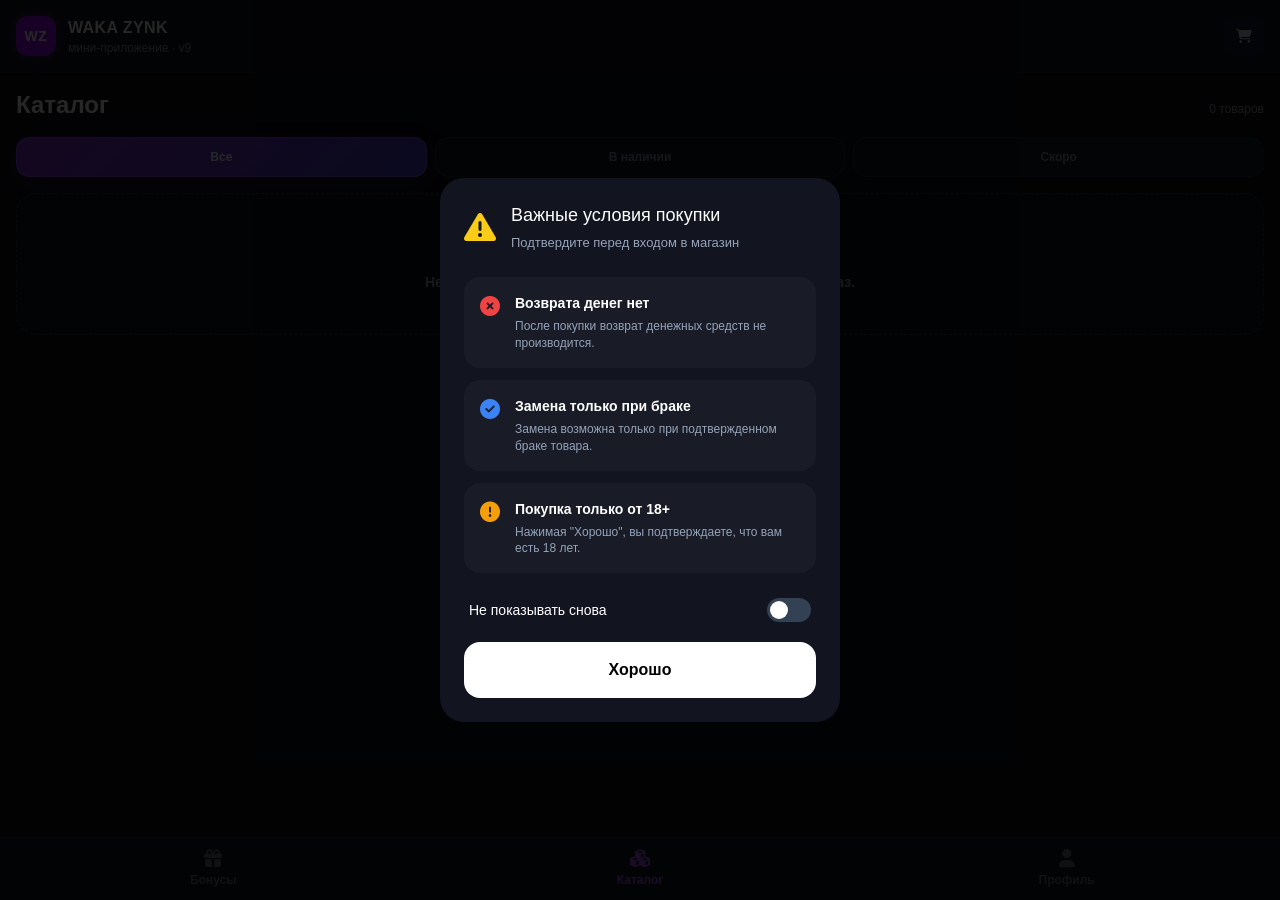
==== commit 638506f2: "Add files via upload" ====
--- a/app-v8.html
+++ b/app-v8.html
@@ -1,121 +1,124 @@
-<!DOCTYPE html>
-<html lang="ru">
-<head>
-    <meta charset="UTF-8">
-    <meta name="viewport" content="width=device-width, initial-scale=1.0, maximum-scale=1.0, user-scalable=no">
+<!DOCTYPE html>
+<html lang="ru">
+<head>
+    <meta charset="UTF-8">
+    <meta name="viewport" content="width=device-width, initial-scale=1.0, maximum-scale=1.0, user-scalable=no">
     <title>WAKA ZYNK</title>
-    <script src="https://cdn.jsdelivr.net/npm/@tailwindcss/browser@4"></script>
-    <script src="https://telegram.org/js/telegram-web-app.js"></script>
-    <link rel="stylesheet" href="https://cdnjs.cloudflare.com/ajax/libs/font-awesome/6.4.0/css/all.min.css">
-    <style>
-        .success-content {
-            background: #121520;
-            width: 85%;
-            max-width: 360px;
-            border-radius: 24px;
-            padding: 35px 24px;
-            text-align: center;
-            color: white;
-            font-family: sans-serif;
-            box-shadow: 0 10px 30px rgba(0, 0, 0, 0.5);
-        }
-        .success-icon-circle {
-            width: 90px;
-            height: 90px;
-            background: #10b981;
-            border-radius: 50%;
-            display: flex;
-            justify-content: center;
-            align-items: center;
-            margin: 0 auto 24px;
-            box-shadow: 0 0 20px rgba(16, 185, 129, 0.4);
-        }
-        .checkmark { color: white; font-size: 45px; font-weight: bold; }
-        .success-content h2 { font-size: 24px; margin: 0 0 12px 0; font-weight: 700; }
-        .success-content p { font-size: 14px; color: #94a3b8; margin: 0 0 30px 0; line-height: 1.5; }
-        .success-buttons { display: flex; gap: 12px; }
-        .btn-secondary {
-            flex: 1; background: #1e293b; color: #94a3b8; border: none;
-            padding: 14px; border-radius: 16px; font-weight: bold; font-size: 15px; cursor: pointer;
-        }
-        .btn-primary {
-            flex: 1; background: #6366f1; color: white; border: none;
-            padding: 14px; border-radius: 16px; font-weight: bold; font-size: 15px; cursor: pointer;
-            box-shadow: 0 4px 12px rgba(99, 102, 241, 0.3);
-        }
-        .btn-secondary:active, .btn-primary:active { transform: scale(0.97); }
-        body {
-            font-family: -apple-system, BlinkMacSystemFont, 'Segoe UI', Roboto, Helvetica, Arial, sans-serif;
-            background-color: #0b0e14;
-            color: #ffffff;
-            -webkit-tap-highlight-color: transparent;
-        }
-        .active-tab { color: #a855f7; }
-        .bottom-sheet { transition: transform 0.3s ease-out; transform: translateY(100%); }
-        .bottom-sheet.active { transform: translateY(0); }
-        .flavor-btn.selected { border-color: #a855f7; background-color: rgba(168, 85, 247, 0.15); }
-        .modal-overlay {
-            position: fixed; top: 0; left: 0; width: 100%; height: 100%;
-            background: rgba(0, 0, 0, 0.85);
-            display: flex; justify-content: center; align-items: center;
-            z-index: 10000;
-        }
-        .terms-content {
-            background: #121520; width: 90%; max-width: 400px;
-            border-radius: 24px; padding: 24px; color: white; font-family: sans-serif;
-        }
-        .terms-header { display: flex; align-items: center; gap: 15px; margin-bottom: 25px; }
-        .warning-icon { color: #facc15; font-size: 32px; }
-        .terms-header h3 { margin: 0; font-size: 18px; }
-        .terms-header p { margin: 4px 0 0; font-size: 13px; color: #94a3b8; }
-        .terms-list { display: flex; flex-direction: column; gap: 12px; }
-        .terms-item {
-            display: flex; gap: 15px; padding: 16px; border-radius: 16px;
-            background: rgba(255, 255, 255, 0.03);
-        }
-        .terms-item i { font-size: 20px; margin-top: 3px; }
-        .terms-item strong { display: block; font-size: 14px; margin-bottom: 4px; }
-        .terms-item p { margin: 0; font-size: 12px; color: #94a3b8; line-height: 1.4; }
-        .item-red i { color: #ef4444; }
-        .item-blue i { color: #3b82f6; }
-        .item-gold i { color: #f59e0b; }
-        .terms-footer { margin-top: 25px; }
-        .toggle-container {
-            display: flex; justify-content: space-between; align-items: center;
-            margin-bottom: 20px; padding: 0 5px;
-        }
-        .toggle-container span { font-size: 14px; color: white; }
-        .switch { position: relative; display: inline-block; width: 44px; height: 24px; }
-        .switch input { opacity: 0; width: 0; height: 0; }
-        .slider {
-            position: absolute; cursor: pointer; top: 0; left: 0; right: 0; bottom: 0;
-            background-color: #334155; transition: .4s; border-radius: 24px;
-        }
-        .slider:before {
-            position: absolute; content: ""; height: 18px; width: 18px; left: 3px; bottom: 3px;
-            background-color: white; transition: .4s; border-radius: 50%;
-        }
-        input:checked + .slider { background-color: #3b82f6; }
-        input:checked + .slider:before { transform: translateX(20px); }
-        .btn-confirm {
-            width: 100%; border: none; padding: 16px; border-radius: 16px;
-            background: #ffffff; color: black; font-weight: bold; font-size: 16px; cursor: pointer;
-        }
-        .btn-confirm:active { transform: scale(0.98); }
-        #btn-admin { display: none; }
-        #btn-admin.admin-visible {
-            display: flex;
-            flex-direction: column;
-            align-items: center;
-        }
-        #admin-panel {
-            display: none;
-            position: fixed;
-            inset: 0;
-            z-index: 99999;
-            background: #09090b;
-            overflow-y: auto;
-        }
+    <link rel="preconnect" href="https://104-207-76-133.nip.io" crossorigin>
+    <link rel="preconnect" href="https://telegram.org" crossorigin>
+    <link rel="preconnect" href="https://cdnjs.cloudflare.com" crossorigin>
+    <link rel="stylesheet" href="./waka-tailwind.css?v=9">
+    <script src="https://telegram.org/js/telegram-web-app.js"></script>
+    <link rel="stylesheet" href="https://cdnjs.cloudflare.com/ajax/libs/font-awesome/6.4.0/css/all.min.css">
+    <style>
+        .success-content {
+            background: #121520;
+            width: 85%;
+            max-width: 360px;
+            border-radius: 24px;
+            padding: 35px 24px;
+            text-align: center;
+            color: white;
+            font-family: sans-serif;
+            box-shadow: 0 10px 30px rgba(0, 0, 0, 0.5);
+        }
+        .success-icon-circle {
+            width: 90px;
+            height: 90px;
+            background: #10b981;
+            border-radius: 50%;
+            display: flex;
+            justify-content: center;
+            align-items: center;
+            margin: 0 auto 24px;
+            box-shadow: 0 0 20px rgba(16, 185, 129, 0.4);
+        }
+        .checkmark { color: white; font-size: 45px; font-weight: bold; }
+        .success-content h2 { font-size: 24px; margin: 0 0 12px 0; font-weight: 700; }
+        .success-content p { font-size: 14px; color: #94a3b8; margin: 0 0 30px 0; line-height: 1.5; }
+        .success-buttons { display: flex; gap: 12px; }
+        .btn-secondary {
+            flex: 1; background: #1e293b; color: #94a3b8; border: none;
+            padding: 14px; border-radius: 16px; font-weight: bold; font-size: 15px; cursor: pointer;
+        }
+        .btn-primary {
+            flex: 1; background: #6366f1; color: white; border: none;
+            padding: 14px; border-radius: 16px; font-weight: bold; font-size: 15px; cursor: pointer;
+            box-shadow: 0 4px 12px rgba(99, 102, 241, 0.3);
+        }
+        .btn-secondary:active, .btn-primary:active { transform: scale(0.97); }
+        body {
+            font-family: -apple-system, BlinkMacSystemFont, 'Segoe UI', Roboto, Helvetica, Arial, sans-serif;
+            background-color: #0b0e14;
+            color: #ffffff;
+            -webkit-tap-highlight-color: transparent;
+        }
+        .active-tab { color: #a855f7; }
+        .bottom-sheet { transition: transform 0.3s ease-out; transform: translateY(100%); }
+        .bottom-sheet.active { transform: translateY(0); }
+        .flavor-btn.selected { border-color: #a855f7; background-color: rgba(168, 85, 247, 0.15); }
+        .modal-overlay {
+            position: fixed; top: 0; left: 0; width: 100%; height: 100%;
+            background: rgba(0, 0, 0, 0.85);
+            display: flex; justify-content: center; align-items: center;
+            z-index: 10000;
+        }
+        .terms-content {
+            background: #121520; width: 90%; max-width: 400px;
+            border-radius: 24px; padding: 24px; color: white; font-family: sans-serif;
+        }
+        .terms-header { display: flex; align-items: center; gap: 15px; margin-bottom: 25px; }
+        .warning-icon { color: #facc15; font-size: 32px; }
+        .terms-header h3 { margin: 0; font-size: 18px; }
+        .terms-header p { margin: 4px 0 0; font-size: 13px; color: #94a3b8; }
+        .terms-list { display: flex; flex-direction: column; gap: 12px; }
+        .terms-item {
+            display: flex; gap: 15px; padding: 16px; border-radius: 16px;
+            background: rgba(255, 255, 255, 0.03);
+        }
+        .terms-item i { font-size: 20px; margin-top: 3px; }
+        .terms-item strong { display: block; font-size: 14px; margin-bottom: 4px; }
+        .terms-item p { margin: 0; font-size: 12px; color: #94a3b8; line-height: 1.4; }
+        .item-red i { color: #ef4444; }
+        .item-blue i { color: #3b82f6; }
+        .item-gold i { color: #f59e0b; }
+        .terms-footer { margin-top: 25px; }
+        .toggle-container {
+            display: flex; justify-content: space-between; align-items: center;
+            margin-bottom: 20px; padding: 0 5px;
+        }
+        .toggle-container span { font-size: 14px; color: white; }
+        .switch { position: relative; display: inline-block; width: 44px; height: 24px; }
+        .switch input { opacity: 0; width: 0; height: 0; }
+        .slider {
+            position: absolute; cursor: pointer; top: 0; left: 0; right: 0; bottom: 0;
+            background-color: #334155; transition: .4s; border-radius: 24px;
+        }
+        .slider:before {
+            position: absolute; content: ""; height: 18px; width: 18px; left: 3px; bottom: 3px;
+            background-color: white; transition: .4s; border-radius: 50%;
+        }
+        input:checked + .slider { background-color: #3b82f6; }
+        input:checked + .slider:before { transform: translateX(20px); }
+        .btn-confirm {
+            width: 100%; border: none; padding: 16px; border-radius: 16px;
+            background: #ffffff; color: black; font-weight: bold; font-size: 16px; cursor: pointer;
+        }
+        .btn-confirm:active { transform: scale(0.98); }
+        #btn-admin { display: none; }
+        #btn-admin.admin-visible {
+            display: flex;
+            flex-direction: column;
+            align-items: center;
+        }
+        #admin-panel {
+            display: none;
+            position: fixed;
+            inset: 0;
+            z-index: 99999;
+            background: #09090b;
+            overflow-y: auto;
+        }
         #admin-panel.admin-open { display: block; }
         .status-badge {
             font-size: 9px;
@@ -263,163 +266,163 @@
             background: rgba(18, 24, 36, 0.55);
         }
     </style>
-</head>
-<body class="select-none overflow-x-hidden pb-24">
-
-    <div id="terms-modal" class="modal-overlay">
-        <div class="terms-content">
-            <div class="terms-header">
-                <i class="fa-solid fa-triangle-exclamation warning-icon"></i>
-                <div>
-                    <h3>Важные условия покупки</h3>
-                    <p>Подтвердите перед входом в магазин</p>
-                </div>
-            </div>
-            <div class="terms-list">
-                <div class="terms-item item-red">
-                    <i class="fa-solid fa-circle-xmark"></i>
-                    <div>
-                        <strong>Возврата денег нет</strong>
-                        <p>После покупки возврат денежных средств не производится.</p>
-                    </div>
-                </div>
-                <div class="terms-item item-blue">
-                    <i class="fa-solid fa-circle-check"></i>
-                    <div>
-                        <strong>Замена только при браке</strong>
-                        <p>Замена возможна только при подтвержденном браке товара.</p>
-                    </div>
-                </div>
-                <div class="terms-item item-gold">
-                    <i class="fa-solid fa-circle-exclamation"></i>
-                    <div>
-                        <strong>Покупка только от 18+</strong>
-                        <p>Нажимая "Хорошо", вы подтверждаете, что вам есть 18 лет.</p>
-                    </div>
-                </div>
-            </div>
-            <div class="terms-footer">
-                <div class="toggle-container">
-                    <span>Не показывать снова</span>
-                    <label class="switch">
-                        <input type="checkbox" id="dont-show-again">
-                        <span class="slider round"></span>
-                    </label>
-                </div>
-                <button class="btn-confirm" onclick="closeTermsModal()">Хорошо</button>
-            </div>
-        </div>
-    </div>
-
-    <header class="p-4 flex items-center justify-between border-b border-gray-900 bg-[#0f131c] sticky top-0 z-30">
-        <div class="flex items-center space-x-3">
+</head>
+<body class="select-none overflow-x-hidden pb-24">
+
+    <div id="terms-modal" class="modal-overlay">
+        <div class="terms-content">
+            <div class="terms-header">
+                <i class="fa-solid fa-triangle-exclamation warning-icon"></i>
+                <div>
+                    <h3>Важные условия покупки</h3>
+                    <p>Подтвердите перед входом в магазин</p>
+                </div>
+            </div>
+            <div class="terms-list">
+                <div class="terms-item item-red">
+                    <i class="fa-solid fa-circle-xmark"></i>
+                    <div>
+                        <strong>Возврата денег нет</strong>
+                        <p>После покупки возврат денежных средств не производится.</p>
+                    </div>
+                </div>
+                <div class="terms-item item-blue">
+                    <i class="fa-solid fa-circle-check"></i>
+                    <div>
+                        <strong>Замена только при браке</strong>
+                        <p>Замена возможна только при подтвержденном браке товара.</p>
+                    </div>
+                </div>
+                <div class="terms-item item-gold">
+                    <i class="fa-solid fa-circle-exclamation"></i>
+                    <div>
+                        <strong>Покупка только от 18+</strong>
+                        <p>Нажимая "Хорошо", вы подтверждаете, что вам есть 18 лет.</p>
+                    </div>
+                </div>
+            </div>
+            <div class="terms-footer">
+                <div class="toggle-container">
+                    <span>Не показывать снова</span>
+                    <label class="switch">
+                        <input type="checkbox" id="dont-show-again">
+                        <span class="slider round"></span>
+                    </label>
+                </div>
+                <button class="btn-confirm" onclick="closeTermsModal()">Хорошо</button>
+            </div>
+        </div>
+    </div>
+
+    <header class="p-4 flex items-center justify-between border-b border-gray-900 bg-[#0f131c] sticky top-0 z-30">
+        <div class="flex items-center space-x-3">
             <div class="w-10 h-10 rounded-xl bg-purple-600 flex items-center justify-center font-bold text-sm tracking-wider shadow-[0_0_15px_rgba(168,85,247,0.4)]">WZ</div>
             <div>
                 <h1 class="font-bold text-base tracking-wide">WAKA ZYNK</h1>
-                <p class="text-xs text-gray-400">мини-приложение · v8</p>
-            </div>
-        </div>
-        <button onclick="toggleCart()" class="relative w-10 h-10 rounded-xl bg-[#171e2c] flex items-center justify-center text-gray-300 active:scale-95 transition-transform cursor-pointer">
-            <i class="fa-solid fa-shopping-cart text-sm"></i>
-            <span id="cart-count" class="hidden absolute -top-1 -right-1 bg-purple-600 text-[10px] font-bold w-5 h-5 rounded-full border-2 border-[#0f131c] flex items-center justify-center">0</span>
-        </button>
-    </header>
-
-    <div id="cart-modal" class="hidden fixed inset-0 bg-black/90 backdrop-blur-sm z-50 p-4 flex items-center justify-center">
-        <div class="bg-[#131924] w-full max-w-md rounded-3xl p-6 border border-gray-800 flex flex-col max-h-[80vh]">
-            <div class="flex justify-between items-center mb-4">
-                <h2 class="text-xl font-bold">Ваш заказ</h2>
-                <button onclick="toggleCart()" class="text-gray-500 text-2xl hover:text-white">&times;</button>
-            </div>
-            <div id="cart-items" class="flex-1 overflow-y-auto space-y-3 pr-1"></div>
-            <div class="border-t border-gray-800 mt-4 pt-4 space-y-4">
-                <div class="flex justify-between font-bold text-lg">
-                    <span>Итого по товарам:</span>
-                    <span><span id="cart-total">0</span> сом</span>
-                </div>
-                <button onclick="openOrderCheckout()" class="w-full bg-purple-600 font-bold py-4 rounded-2xl text-center cursor-pointer active:scale-98 transition-transform">Перейти к оформлению</button>
-            </div>
-        </div>
-    </div>
-
-    <div id="details-back" class="hidden fixed inset-0 bg-black/60 backdrop-blur-xs z-50 flex items-end justify-center" onclick="closeDetails(event)">
-        <div id="details-sheet" class="bottom-sheet bg-[#131924] w-full max-w-md rounded-t-3xl border-t border-gray-800 p-6 space-y-5 overflow-y-auto max-h-[90vh]" onclick="event.stopPropagation()">
-            <div class="w-12 h-1 bg-gray-700 rounded-full mx-auto mb-2" onclick="closeDetailsForce()"></div>
-            <div class="flex justify-between items-start">
-                <div>
-                    <h2 id="detail-name" class="text-2xl font-black tracking-wide"></h2>
-                    <div class="flex items-center gap-3 mt-1">
-                        <span id="detail-price" class="text-2xl font-black text-white"></span>
-                        <span class="text-sm text-gray-400">сом</span>
-                        <span id="detail-old-price" class="text-sm line-through text-gray-500"></span>
-                    </div>
-                    <div id="detail-status" class="text-[11px] font-bold text-emerald-400 mt-1"></div>
-                </div>
-                <button onclick="closeDetailsForce()" class="w-8 h-8 rounded-full bg-[#1e2638] flex items-center justify-center text-gray-400">&times;</button>
-            </div>
-            <div class="space-y-2">
-                <h3 class="text-sm font-bold text-gray-300">Выберите вкус</h3>
-                <div id="flavors-grid" class="grid grid-cols-2 gap-2"></div>
-            </div>
-            <div class="flex items-center justify-between bg-[#0b0e14] p-4 rounded-2xl border border-gray-900">
-                <span class="text-sm font-medium text-gray-400">Количество</span>
-                <div class="flex items-center space-x-4">
-                    <button onclick="changeDetailQty(-1)" class="w-8 h-8 rounded-lg bg-[#171e2c] flex items-center justify-center font-bold text-lg active:scale-90">-</button>
-                    <span id="detail-qty" class="text-base font-bold">1</span>
-                    <button onclick="changeDetailQty(1)" class="w-8 h-8 rounded-lg bg-[#171e2c] flex items-center justify-center font-bold text-lg active:scale-90">+</button>
-                </div>
-            </div>
-            <div class="flex gap-2 pt-2">
-                <button id="detail-buy-btn" onclick="addSelectedToCart()" class="w-full bg-purple-600 disabled:bg-gray-800 disabled:text-gray-500 text-white font-bold py-4 rounded-2xl cursor-pointer text-center transition-all">
-                    <i class="fa-solid fa-shopping-cart mr-2"></i>В корзину
-                </button>
-            </div>
-        </div>
-    </div>
-
-    <div id="checkout-back" class="hidden fixed inset-0 bg-black/60 backdrop-blur-xs z-50 flex items-end justify-center" onclick="closeCheckout(event)">
-        <div id="checkout-sheet" class="bottom-sheet bg-[#131924] w-full max-w-md rounded-t-3xl border-t border-gray-800 p-6 space-y-5 overflow-y-auto max-h-[95vh]" onclick="event.stopPropagation()">
-            <div class="w-12 h-1 bg-gray-700 rounded-full mx-auto mb-2" onclick="closeCheckoutForce()"></div>
-            <div class="flex justify-between items-center">
-                <h2 class="text-xl font-bold tracking-wide">Оформление заказа</h2>
-                <button onclick="closeCheckoutForce()" class="w-8 h-8 rounded-full bg-[#1e2638] flex items-center justify-center text-gray-400">&times;</button>
-            </div>
-            <div class="space-y-1">
-                <input type="tel" id="checkout-phone" value="+996" class="w-full bg-[#121824] border border-pink-500/40 rounded-xl py-3.5 px-4 text-base font-medium text-white focus:outline-none focus:border-purple-500 transition-all">
-            </div>
-            <div class="space-y-1.5">
-                <label class="text-[11px] font-bold text-gray-400 uppercase tracking-wider flex items-center gap-1.5"><i class="fa-solid fa-location-dot"></i> Адрес доставки</label>
-                <input type="text" id="checkout-address" placeholder="Введите адрес" class="w-full bg-[#171e2c] border border-gray-800 rounded-xl py-3.5 px-4 text-sm text-white focus:outline-none focus:border-purple-500">
-            </div>
-            <div class="space-y-1.5">
-                <label class="text-[11px] font-bold text-gray-400 uppercase tracking-wider flex items-center gap-1.5"><i class="fa-solid fa-calendar-days"></i> Дата</label>
-                <div id="checkout-date-box" class="w-full bg-[#171e2c] border border-gray-800 rounded-xl py-3.5 px-4 text-sm text-white font-medium"></div>
-            </div>
-            <div class="space-y-1.5">
-                <label class="text-[11px] font-bold text-gray-400 uppercase tracking-wider flex items-center gap-1.5"><i class="fa-solid fa-clock"></i> Время</label>
-                <div id="checkout-time-box" class="w-full bg-[#171e2c] border border-gray-800 rounded-xl py-3.5 px-4 text-sm text-white font-medium text-center"></div>
-            </div>
-            <div class="bg-[#0b0e14] p-4 rounded-2xl border border-gray-900 space-y-2.5">
-                <div class="flex justify-between text-sm text-gray-400">
-                    <span>Товары</span>
-                    <span class="text-white font-medium"><span id="summary-subtotal">0</span> сом</span>
-                </div>
-                <div class="flex justify-between text-sm text-gray-400">
-                    <span class="flex items-center gap-1"><i class="fa-solid fa-rotate-left text-xs"></i> Скидка колеса</span>
-                    <span class="text-emerald-400 font-medium">-<span id="summary-discount">0</span> сом</span>
-                </div>
-                <div class="border-t border-gray-900 my-1"></div>
-                <div class="flex justify-between items-baseline">
-                    <span class="font-bold text-base">Итого</span>
-                    <span class="text-xl font-black text-white"><span id="summary-total">0</span> сом</span>
-                </div>
-            </div>
-            <button onclick="submitOrderFinal()" class="w-full bg-[#273043] hover:bg-purple-600 text-gray-300 hover:text-white font-bold py-4 rounded-2xl cursor-pointer text-center transition-all flex items-center justify-center gap-2">
-                <i class="fa-solid fa-check"></i> Подтвердить заказ
-            </button>
-        </div>
-    </div>
-
+                <p class="text-xs text-gray-400">мини-приложение · v9</p>
+            </div>
+        </div>
+        <button onclick="toggleCart()" class="relative w-10 h-10 rounded-xl bg-[#171e2c] flex items-center justify-center text-gray-300 active:scale-95 transition-transform cursor-pointer">
+            <i class="fa-solid fa-shopping-cart text-sm"></i>
+            <span id="cart-count" class="hidden absolute -top-1 -right-1 bg-purple-600 text-[10px] font-bold w-5 h-5 rounded-full border-2 border-[#0f131c] flex items-center justify-center">0</span>
+        </button>
+    </header>
+
+    <div id="cart-modal" class="hidden fixed inset-0 bg-black/90 backdrop-blur-sm z-50 p-4 flex items-center justify-center">
+        <div class="bg-[#131924] w-full max-w-md rounded-3xl p-6 border border-gray-800 flex flex-col max-h-[80vh]">
+            <div class="flex justify-between items-center mb-4">
+                <h2 class="text-xl font-bold">Ваш заказ</h2>
+                <button onclick="toggleCart()" class="text-gray-500 text-2xl hover:text-white">&times;</button>
+            </div>
+            <div id="cart-items" class="flex-1 overflow-y-auto space-y-3 pr-1"></div>
+            <div class="border-t border-gray-800 mt-4 pt-4 space-y-4">
+                <div class="flex justify-between font-bold text-lg">
+                    <span>Итого по товарам:</span>
+                    <span><span id="cart-total">0</span> сом</span>
+                </div>
+                <button onclick="openOrderCheckout()" class="w-full bg-purple-600 font-bold py-4 rounded-2xl text-center cursor-pointer active:scale-98 transition-transform">Перейти к оформлению</button>
+            </div>
+        </div>
+    </div>
+
+    <div id="details-back" class="hidden fixed inset-0 bg-black/60 backdrop-blur-xs z-50 flex items-end justify-center" onclick="closeDetails(event)">
+        <div id="details-sheet" class="bottom-sheet bg-[#131924] w-full max-w-md rounded-t-3xl border-t border-gray-800 p-6 space-y-5 overflow-y-auto max-h-[90vh]" onclick="event.stopPropagation()">
+            <div class="w-12 h-1 bg-gray-700 rounded-full mx-auto mb-2" onclick="closeDetailsForce()"></div>
+            <div class="flex justify-between items-start">
+                <div>
+                    <h2 id="detail-name" class="text-2xl font-black tracking-wide"></h2>
+                    <div class="flex items-center gap-3 mt-1">
+                        <span id="detail-price" class="text-2xl font-black text-white"></span>
+                        <span class="text-sm text-gray-400">сом</span>
+                        <span id="detail-old-price" class="text-sm line-through text-gray-500"></span>
+                    </div>
+                    <div id="detail-status" class="text-[11px] font-bold text-emerald-400 mt-1"></div>
+                </div>
+                <button onclick="closeDetailsForce()" class="w-8 h-8 rounded-full bg-[#1e2638] flex items-center justify-center text-gray-400">&times;</button>
+            </div>
+            <div class="space-y-2">
+                <h3 class="text-sm font-bold text-gray-300">Выберите вкус</h3>
+                <div id="flavors-grid" class="grid grid-cols-2 gap-2"></div>
+            </div>
+            <div class="flex items-center justify-between bg-[#0b0e14] p-4 rounded-2xl border border-gray-900">
+                <span class="text-sm font-medium text-gray-400">Количество</span>
+                <div class="flex items-center space-x-4">
+                    <button onclick="changeDetailQty(-1)" class="w-8 h-8 rounded-lg bg-[#171e2c] flex items-center justify-center font-bold text-lg active:scale-90">-</button>
+                    <span id="detail-qty" class="text-base font-bold">1</span>
+                    <button onclick="changeDetailQty(1)" class="w-8 h-8 rounded-lg bg-[#171e2c] flex items-center justify-center font-bold text-lg active:scale-90">+</button>
+                </div>
+            </div>
+            <div class="flex gap-2 pt-2">
+                <button id="detail-buy-btn" onclick="addSelectedToCart()" class="w-full bg-purple-600 disabled:bg-gray-800 disabled:text-gray-500 text-white font-bold py-4 rounded-2xl cursor-pointer text-center transition-all">
+                    <i class="fa-solid fa-shopping-cart mr-2"></i>В корзину
+                </button>
+            </div>
+        </div>
+    </div>
+
+    <div id="checkout-back" class="hidden fixed inset-0 bg-black/60 backdrop-blur-xs z-50 flex items-end justify-center" onclick="closeCheckout(event)">
+        <div id="checkout-sheet" class="bottom-sheet bg-[#131924] w-full max-w-md rounded-t-3xl border-t border-gray-800 p-6 space-y-5 overflow-y-auto max-h-[95vh]" onclick="event.stopPropagation()">
+            <div class="w-12 h-1 bg-gray-700 rounded-full mx-auto mb-2" onclick="closeCheckoutForce()"></div>
+            <div class="flex justify-between items-center">
+                <h2 class="text-xl font-bold tracking-wide">Оформление заказа</h2>
+                <button onclick="closeCheckoutForce()" class="w-8 h-8 rounded-full bg-[#1e2638] flex items-center justify-center text-gray-400">&times;</button>
+            </div>
+            <div class="space-y-1">
+                <input type="tel" id="checkout-phone" value="+996" class="w-full bg-[#121824] border border-pink-500/40 rounded-xl py-3.5 px-4 text-base font-medium text-white focus:outline-none focus:border-purple-500 transition-all">
+            </div>
+            <div class="space-y-1.5">
+                <label class="text-[11px] font-bold text-gray-400 uppercase tracking-wider flex items-center gap-1.5"><i class="fa-solid fa-location-dot"></i> Адрес доставки</label>
+                <input type="text" id="checkout-address" placeholder="Введите адрес" class="w-full bg-[#171e2c] border border-gray-800 rounded-xl py-3.5 px-4 text-sm text-white focus:outline-none focus:border-purple-500">
+            </div>
+            <div class="space-y-1.5">
+                <label class="text-[11px] font-bold text-gray-400 uppercase tracking-wider flex items-center gap-1.5"><i class="fa-solid fa-calendar-days"></i> Дата</label>
+                <div id="checkout-date-box" class="w-full bg-[#171e2c] border border-gray-800 rounded-xl py-3.5 px-4 text-sm text-white font-medium"></div>
+            </div>
+            <div class="space-y-1.5">
+                <label class="text-[11px] font-bold text-gray-400 uppercase tracking-wider flex items-center gap-1.5"><i class="fa-solid fa-clock"></i> Время</label>
+                <div id="checkout-time-box" class="w-full bg-[#171e2c] border border-gray-800 rounded-xl py-3.5 px-4 text-sm text-white font-medium text-center"></div>
+            </div>
+            <div class="bg-[#0b0e14] p-4 rounded-2xl border border-gray-900 space-y-2.5">
+                <div class="flex justify-between text-sm text-gray-400">
+                    <span>Товары</span>
+                    <span class="text-white font-medium"><span id="summary-subtotal">0</span> сом</span>
+                </div>
+                <div class="flex justify-between text-sm text-gray-400">
+                    <span class="flex items-center gap-1"><i class="fa-solid fa-rotate-left text-xs"></i> Скидка колеса</span>
+                    <span class="text-emerald-400 font-medium">-<span id="summary-discount">0</span> сом</span>
+                </div>
+                <div class="border-t border-gray-900 my-1"></div>
+                <div class="flex justify-between items-baseline">
+                    <span class="font-bold text-base">Итого</span>
+                    <span class="text-xl font-black text-white"><span id="summary-total">0</span> сом</span>
+                </div>
+            </div>
+            <button onclick="submitOrderFinal()" class="w-full bg-[#273043] hover:bg-purple-600 text-gray-300 hover:text-white font-bold py-4 rounded-2xl cursor-pointer text-center transition-all flex items-center justify-center gap-2">
+                <i class="fa-solid fa-check"></i> Подтвердить заказ
+            </button>
+        </div>
+    </div>
+
     <main id="tab-catalog" class="p-4 space-y-4">
         <div class="flex items-baseline justify-between">
             <h2 class="text-2xl font-bold">Каталог</h2>
@@ -432,10 +435,10 @@
         </div>
         <div id="catalog-grid" class="grid grid-cols-2 gap-3"></div>
     </main>
-
-    <main id="tab-bonuses" class="p-4 hidden space-y-6 text-center">
-        <div class="text-left">
-            <h2 class="text-2xl font-bold">Колесо Фортуны</h2>
+
+    <main id="tab-bonuses" class="p-4 hidden space-y-6 text-center">
+        <div class="text-left">
+            <h2 class="text-2xl font-bold">Колесо Фортуны</h2>
             <p class="text-xs text-gray-400 mt-1">Испытай удачу раз в сутки и выигрывай бонусы на баланс!</p>
         </div>
         <div class="bg-[#121824] p-4 rounded-2xl border border-emerald-500/20 text-left">
@@ -444,36 +447,36 @@
             <p id="wheel-bonus-expiry" class="text-[10px] text-gray-500 mt-1">Бонусы действуют 24 часа с момента выигрыша</p>
         </div>
         <div class="relative w-76 h-76 mx-auto my-4 flex items-center justify-center">
-            <div class="absolute top-0 w-0 h-0 border-l-[15px] border-l-transparent border-r-[15px] border-r-transparent border-t-[25px] border-t-purple-500 z-30 filter drop-shadow-[0_2px_5px_rgba(0,0,0,0.5)]"></div>
-            <canvas id="wheelCanvas" width="290" height="290" class="rounded-full shadow-[0_0_30px_rgba(168,85,247,0.25)] border-4 border-[#171e2c] transition-transform duration-5000 ease-out"></canvas>
+            <div class="absolute top-0 w-0 h-0 border-l-[15px] border-l-transparent border-r-[15px] border-r-transparent border-t-[25px] border-t-purple-500 z-30 filter drop-shadow-[0_2px_5px_rgba(0,0,0,0.5)]"></div>
+            <canvas id="wheelCanvas" width="290" height="290" class="rounded-full shadow-[0_0_30px_rgba(168,85,247,0.25)] border-4 border-[#171e2c] transition-transform duration-5000 ease-out"></canvas>
             <div class="absolute w-14 h-14 bg-[#0b0e14] border-2 border-purple-500 rounded-full text-white font-black flex items-center justify-center text-[10px]">ZYNK</div>
-        </div>
-        <button onclick="spinWheel()" id="spin-btn" class="w-full max-w-sm bg-gradient-to-r from-purple-600 to-indigo-600 font-bold py-4 rounded-2xl shadow-[0_4px_15px_rgba(168,85,247,0.3)] disabled:from-gray-800 disabled:to-gray-800 disabled:text-gray-500 disabled:cursor-not-allowed transition-all cursor-pointer">
-            ⚡ Крутить!
-        </button>
-        <div class="bg-[#121824] p-4 rounded-3xl border border-gray-900 text-left space-y-3">
-            <h3 class="text-sm font-bold text-gray-400 px-1">Возможные призы:</h3>
-            <div class="space-y-3">
-                <div class="flex items-center justify-between bg-[#171e2c] p-2.5 rounded-xl">
-                    <div class="flex items-center space-x-3"><div class="w-8 h-8 rounded-lg bg-purple-600/20 border border-purple-500/30 flex items-center justify-center text-purple-400 text-xs font-bold">50</div><span class="text-sm font-bold">50 сом</span></div>
-                    <div class="flex items-center space-x-2 flex-1 justify-end max-w-[60%]"><div class="w-full bg-gray-800 h-2 rounded-full overflow-hidden"><div class="bg-purple-600 h-full rounded-full" style="width: 65%"></div></div><span class="text-xs text-gray-400 font-bold min-w-8 text-right">65%</span></div>
-                </div>
-                <div class="flex items-center justify-between bg-[#171e2c] p-2.5 rounded-xl">
-                    <div class="flex items-center space-x-3"><div class="w-8 h-8 rounded-lg bg-purple-600/20 border border-purple-500/30 flex items-center justify-center text-purple-400 text-xs font-bold">100</div><span class="text-sm font-bold">100 сом</span></div>
-                    <div class="flex items-center space-x-2 flex-1 justify-end max-w-[60%]"><div class="w-full bg-gray-800 h-2 rounded-full overflow-hidden"><div class="bg-purple-600 h-full rounded-full" style="width: 20%"></div></div><span class="text-xs text-gray-400 font-bold min-w-8 text-right">20%</span></div>
-                </div>
-                <div class="flex items-center justify-between bg-[#171e2c] p-2.5 rounded-xl">
-                    <div class="flex items-center space-x-3"><div class="w-8 h-8 rounded-lg bg-purple-600/20 border border-purple-500/30 flex items-center justify-center text-purple-400 text-xs font-bold">300</div><span class="text-sm font-bold">300 сом</span></div>
-                    <div class="flex items-center space-x-2 flex-1 justify-end max-w-[60%]"><div class="w-full bg-gray-800 h-2 rounded-full overflow-hidden"><div class="bg-purple-600 h-full rounded-full" style="width: 10%"></div></div><span class="text-xs text-gray-400 font-bold min-w-8 text-right">10%</span></div>
-                </div>
-                <div class="flex items-center justify-between bg-[#171e2c] p-2.5 rounded-xl">
-                    <div class="flex items-center space-x-3"><div class="w-8 h-8 rounded-lg bg-purple-600/20 border border-purple-500/30 flex items-center justify-center text-purple-400 text-xs font-bold">500</div><span class="text-sm font-bold">500 сом</span></div>
-                    <div class="flex items-center space-x-2 flex-1 justify-end max-w-[60%]"><div class="w-full bg-gray-800 h-2 rounded-full overflow-hidden"><div class="bg-amber-500 h-full rounded-full" style="width: 5%"></div></div><span class="text-xs text-gray-400 font-bold min-w-8 text-right">5%</span></div>
-                </div>
-            </div>
-        </div>
-    </main>
-
+        </div>
+        <button onclick="spinWheel()" id="spin-btn" class="w-full max-w-sm bg-gradient-to-r from-purple-600 to-indigo-600 font-bold py-4 rounded-2xl shadow-[0_4px_15px_rgba(168,85,247,0.3)] disabled:from-gray-800 disabled:to-gray-800 disabled:text-gray-500 disabled:cursor-not-allowed transition-all cursor-pointer">
+            ⚡ Крутить!
+        </button>
+        <div class="bg-[#121824] p-4 rounded-3xl border border-gray-900 text-left space-y-3">
+            <h3 class="text-sm font-bold text-gray-400 px-1">Возможные призы:</h3>
+            <div class="space-y-3">
+                <div class="flex items-center justify-between bg-[#171e2c] p-2.5 rounded-xl">
+                    <div class="flex items-center space-x-3"><div class="w-8 h-8 rounded-lg bg-purple-600/20 border border-purple-500/30 flex items-center justify-center text-purple-400 text-xs font-bold">50</div><span class="text-sm font-bold">50 сом</span></div>
+                    <div class="flex items-center space-x-2 flex-1 justify-end max-w-[60%]"><div class="w-full bg-gray-800 h-2 rounded-full overflow-hidden"><div class="bg-purple-600 h-full rounded-full" style="width: 65%"></div></div><span class="text-xs text-gray-400 font-bold min-w-8 text-right">65%</span></div>
+                </div>
+                <div class="flex items-center justify-between bg-[#171e2c] p-2.5 rounded-xl">
+                    <div class="flex items-center space-x-3"><div class="w-8 h-8 rounded-lg bg-purple-600/20 border border-purple-500/30 flex items-center justify-center text-purple-400 text-xs font-bold">100</div><span class="text-sm font-bold">100 сом</span></div>
+                    <div class="flex items-center space-x-2 flex-1 justify-end max-w-[60%]"><div class="w-full bg-gray-800 h-2 rounded-full overflow-hidden"><div class="bg-purple-600 h-full rounded-full" style="width: 20%"></div></div><span class="text-xs text-gray-400 font-bold min-w-8 text-right">20%</span></div>
+                </div>
+                <div class="flex items-center justify-between bg-[#171e2c] p-2.5 rounded-xl">
+                    <div class="flex items-center space-x-3"><div class="w-8 h-8 rounded-lg bg-purple-600/20 border border-purple-500/30 flex items-center justify-center text-purple-400 text-xs font-bold">300</div><span class="text-sm font-bold">300 сом</span></div>
+                    <div class="flex items-center space-x-2 flex-1 justify-end max-w-[60%]"><div class="w-full bg-gray-800 h-2 rounded-full overflow-hidden"><div class="bg-purple-600 h-full rounded-full" style="width: 10%"></div></div><span class="text-xs text-gray-400 font-bold min-w-8 text-right">10%</span></div>
+                </div>
+                <div class="flex items-center justify-between bg-[#171e2c] p-2.5 rounded-xl">
+                    <div class="flex items-center space-x-3"><div class="w-8 h-8 rounded-lg bg-purple-600/20 border border-purple-500/30 flex items-center justify-center text-purple-400 text-xs font-bold">500</div><span class="text-sm font-bold">500 сом</span></div>
+                    <div class="flex items-center space-x-2 flex-1 justify-end max-w-[60%]"><div class="w-full bg-gray-800 h-2 rounded-full overflow-hidden"><div class="bg-amber-500 h-full rounded-full" style="width: 5%"></div></div><span class="text-xs text-gray-400 font-bold min-w-8 text-right">5%</span></div>
+                </div>
+            </div>
+        </div>
+    </main>
+
     <main id="tab-profile" class="p-4 hidden space-y-4">
         <div class="flex items-center space-x-4 bg-gradient-to-br from-[#171e2c] to-[#10151f] p-4 rounded-3xl border border-purple-500/15">
             <div id="user-avatar" class="w-16 h-16 rounded-2xl bg-purple-600 flex items-center justify-center text-xl font-bold overflow-hidden shrink-0"><i class="fa-solid fa-user"></i></div>
@@ -551,27 +554,27 @@
             </div>
         </div>
     </section>
-
-    <nav class="fixed bottom-0 inset-x-0 bg-[#0f131c]/95 backdrop-blur-md border-t border-gray-900 flex justify-around py-3 text-gray-500 text-xs font-semibold z-40">
-        <button onclick="switchTab('bonuses')" id="btn-bonuses" class="flex flex-col items-center space-y-1 w-20"><i class="fa-solid fa-gift text-lg"></i><span>Бонусы</span></button>
-        <button onclick="switchTab('catalog')" id="btn-catalog" class="flex flex-col items-center space-y-1 w-20 active-tab"><i class="fa-solid fa-cubes text-lg"></i><span>Каталог</span></button>
-        <button onclick="switchTab('profile')" id="btn-profile" class="flex flex-col items-center space-y-1 w-20"><i class="fa-solid fa-user text-lg"></i><span>Профиль</span></button>
-        <button id="btn-admin" onclick="openAdminPanel()" class="flex flex-col items-center space-y-1 w-20"><i class="fa-solid fa-shield-halved text-lg"></i><span>Админ</span></button>
-    </nav>
-
-    <div id="success-modal" class="modal-overlay" style="display: none;">
-        <div class="success-content">
-            <div class="success-icon-circle"><span class="checkmark">✓</span></div>
-            <h2>Заказ оформлен!</h2>
-            <p>Детали и инструкция по оплате отправлены в чат с ботом</p>
-            <div class="success-buttons">
-                <button class="btn-secondary" onclick="location.reload()">В магазин</button>
-                <button class="btn-primary" onclick="triggerTelegramSend()">Открыть бота</button>
-            </div>
-        </div>
-    </div>
-
-    <!-- Админ-панель -->
+
+    <nav class="fixed bottom-0 inset-x-0 bg-[#0f131c]/95 backdrop-blur-md border-t border-gray-900 flex justify-around py-3 text-gray-500 text-xs font-semibold z-40">
+        <button onclick="switchTab('bonuses')" id="btn-bonuses" class="flex flex-col items-center space-y-1 w-20"><i class="fa-solid fa-gift text-lg"></i><span>Бонусы</span></button>
+        <button onclick="switchTab('catalog')" id="btn-catalog" class="flex flex-col items-center space-y-1 w-20 active-tab"><i class="fa-solid fa-cubes text-lg"></i><span>Каталог</span></button>
+        <button onclick="switchTab('profile')" id="btn-profile" class="flex flex-col items-center space-y-1 w-20"><i class="fa-solid fa-user text-lg"></i><span>Профиль</span></button>
+        <button id="btn-admin" onclick="openAdminPanel()" class="flex flex-col items-center space-y-1 w-20"><i class="fa-solid fa-shield-halved text-lg"></i><span>Админ</span></button>
+    </nav>
+
+    <div id="success-modal" class="modal-overlay" style="display: none;">
+        <div class="success-content">
+            <div class="success-icon-circle"><span class="checkmark">✓</span></div>
+            <h2>Заказ оформлен!</h2>
+            <p>Детали и инструкция по оплате отправлены в чат с ботом</p>
+            <div class="success-buttons">
+                <button class="btn-secondary" onclick="location.reload()">В магазин</button>
+                <button class="btn-primary" onclick="triggerTelegramSend()">Открыть бота</button>
+            </div>
+        </div>
+    </div>
+
+    <!-- Админ-панель -->
     <div id="admin-panel">
         <div class="p-4 max-w-xl mx-auto pb-10">
             <div class="flex items-center justify-between mb-5 pt-1">
@@ -588,8 +591,8 @@
             <div id="admin-content"></div>
         </div>
     </div>
-
-    <script>
+
+    <script>
         const tg = window.Telegram?.WebApp || {};
         if (typeof tg.expand === 'function') tg.expand();
 
@@ -597,27 +600,27 @@
         const ADMIN_IDS = new Set(['6466044615', '8729059527']);
 
         const DEFAULT_PRODUCTS = [
-            {
-                id: 1,
-                name: "ET 35000",
-                price: 2300,
-                oldPrice: 2500,
-                discount: "-8%",
-                status: "instock",
-                img: "https://picsum.photos/id/20/300/300",
-                flavors: [
-                    { name: "Мята", stock: 4 },
-                    { name: "Гавайский Лимонад", stock: 8 },
-                    { name: "Клубника Малина", stock: 9 },
-                    { name: "Черника Малина Ментол", stock: 8 },
-                    { name: "Кислое Яблоко Карамель", stock: 6 },
-                    { name: "Лимонная Ледяная Кола", stock: 5 },
-                    { name: "Сакура виноград", stock: 4 },
-                    { name: "Ледяной Мокко", stock: 5 }
-                ]
-            }
-        ];
-
+            {
+                id: 1,
+                name: "ET 35000",
+                price: 2300,
+                oldPrice: 2500,
+                discount: "-8%",
+                status: "instock",
+                img: "https://picsum.photos/id/20/300/300",
+                flavors: [
+                    { name: "Мята", stock: 4 },
+                    { name: "Гавайский Лимонад", stock: 8 },
+                    { name: "Клубника Малина", stock: 9 },
+                    { name: "Черника Малина Ментол", stock: 8 },
+                    { name: "Кислое Яблоко Карамель", stock: 6 },
+                    { name: "Лимонная Ледяная Кола", stock: 5 },
+                    { name: "Сакура виноград", stock: 4 },
+                    { name: "Ледяной Мокко", stock: 5 }
+                ]
+            }
+        ];
+
         const BONUS_TTL_MS = 24 * 60 * 60 * 1000;
         let products = [];
         let currentBalance = 0;
@@ -625,7 +628,7 @@
         let pendingBonusEntries = [];
         let bonusExpiryTimer = null;
         let cart = JSON.parse(localStorage.getItem('waka_cart')) || [];
-        let currentProduct = null;
+        let currentProduct = null;
         let selectedFlavor = null;
         let currentDetailQty = 1;
         let globalOrderData = null;
@@ -636,25 +639,42 @@
         let adminOrders = [];
         let adminUsers = [];
         let adminStatsData = {};
+        let catalogLoading = true;
 
         async function apiRequest(path, options = {}) {
-            const headers = new Headers(options.headers || {});
+            const { timeoutMs = 12000, ...fetchOptions } = options;
+            const headers = new Headers(fetchOptions.headers || {});
             headers.set('X-Telegram-Init-Data', tg.initData || '');
-            if (options.body && !(options.body instanceof FormData)) {
+            if (fetchOptions.body && !(fetchOptions.body instanceof FormData)) {
                 headers.set('Content-Type', 'application/json');
             }
-            const response = await fetch(API_BASE + path, { ...options, headers });
-            const data = await response.json().catch(() => ({}));
-            if (!response.ok) {
-                throw new Error(data.detail || 'Ошибка соединения с сервером');
-            }
-            return data;
+            const controller = new AbortController();
+            const timer = setTimeout(() => controller.abort(), timeoutMs);
+            try {
+                const response = await fetch(API_BASE + path, {
+                    ...fetchOptions,
+                    headers,
+                    signal: fetchOptions.signal || controller.signal
+                });
+                const data = await response.json().catch(() => ({}));
+                if (!response.ok) {
+                    throw new Error(data.detail || 'Ошибка соединения с сервером');
+                }
+                return data;
+            } catch (error) {
+                if (error.name === 'AbortError') {
+                    throw new Error('Сервер отвечает слишком долго');
+                }
+                throw error;
+            } finally {
+                clearTimeout(timer);
+            }
         }
 
         function getDefaultProducts() {
-            return JSON.parse(JSON.stringify(DEFAULT_PRODUCTS));
-        }
-
+            return JSON.parse(JSON.stringify(DEFAULT_PRODUCTS));
+        }
+
         function decodeBase64Json(param) {
             if (!param || !String(param).trim()) return null;
             try {
@@ -814,17 +834,7 @@
             }
         }
 
-        async function loadProductsFromBot() {
-            try {
-                const apiData = await apiRequest('/catalog');
-                if (Array.isArray(apiData.products) && apiData.products.length) {
-                    cacheCatalog(apiData.products);
-                    return apiData.products;
-                }
-            } catch (e) {
-                console.warn('API каталога временно недоступен:', e.message);
-            }
-
+        function loadCatalogFromUrl() {
             const b64 = new URLSearchParams(window.location.search).get('catalog');
             if (b64 && String(b64).trim()) {
                 try {
@@ -840,58 +850,87 @@
                     console.error('Ошибка чтения каталога от бота:', e);
                 }
             }
-
+            return null;
+        }
+
+        function loadProductsImmediately() {
+            const initialProducts = loadCatalogFromUrl() || loadCachedCatalog();
+            catalogLoading = !initialProducts;
+            return initialProducts || [];
+        }
+
+        async function refreshProductsFromApi() {
             try {
-                const response = await fetch(`./catalog.json?v=${Date.now()}`, {
-                    cache: 'no-store',
-                    headers: { 'Cache-Control': 'no-cache' }
+                const apiData = await apiRequest('/catalog', { timeoutMs: 4000 });
+                const freshProducts = apiData.products;
+                catalogLoading = false;
+                if (!Array.isArray(freshProducts) || !freshProducts.length) {
+                    if (!products.length) renderProducts();
+                    return;
+                }
+                cacheCatalog(freshProducts);
+                if (JSON.stringify(freshProducts) === JSON.stringify(products)) {
+                    renderProducts();
+                    return;
+                }
+                products = freshProducts;
+                products.forEach(product => {
+                    normalizeProductPrices(product);
+                    product.status = normalizeProductStatus(product);
                 });
-                if (response.ok) {
-                    const data = await response.json();
-                    if (Array.isArray(data) && data.length > 0) {
-                        cacheCatalog(data);
-                        return data;
-                    }
+                renderProducts();
+                refreshOpenDetails();
+                if (isAdminPanelOpen()) renderAdminPanel();
+            } catch (e) {
+                catalogLoading = false;
+                if (!products.length) renderProducts();
+                console.warn('Фоновое обновление каталога пропущено:', e.message);
+            }
+        }
+
+        async function refreshProductsFromStaticFile() {
+            try {
+                const response = await fetch('./catalog.json', { cache: 'force-cache' });
+                if (!response.ok) return;
+                const data = await response.json();
+                if (Array.isArray(data) && data.length > 0 && !loadCachedCatalog()) {
+                    cacheCatalog(data);
                 }
-            } catch (e) {
-                console.warn('Свежий catalog.json недоступен, используется локальная копия.');
-            }
-
-            return loadCachedCatalog() || getDefaultProducts();
+            } catch (e) {}
         }
 
         function getBasePrice(product) {
-            if (product.basePrice != null && product.basePrice > 0) return product.basePrice;
-            if (product.oldPrice > product.price) return product.oldPrice;
-            return product.price;
-        }
-
-        function getDiscountPercent(product) {
-            if (product.discountPercent != null) return Number(product.discountPercent) || 0;
-            const match = String(product.discount || '').match(/(\d+)/);
-            if (match) return parseInt(match[1], 10);
-            if (product.oldPrice > product.price) {
-                return Math.round((1 - product.price / product.oldPrice) * 100);
-            }
-            return 0;
-        }
-
-        function applyDiscount(product, percent) {
-            const p = Math.max(0, Math.min(99, parseInt(percent, 10) || 0));
-            const base = getBasePrice(product);
-            product.basePrice = base;
-            product.discountPercent = p;
-            if (p > 0) {
-                product.discount = '-' + p + '%';
-                product.oldPrice = base;
-                product.price = Math.round(base * (1 - p / 100));
-            } else {
-                product.discount = '';
-                product.oldPrice = base;
-                product.price = base;
-            }
-        }
-
+            if (product.basePrice != null && product.basePrice > 0) return product.basePrice;
+            if (product.oldPrice > product.price) return product.oldPrice;
+            return product.price;
+        }
+
+        function getDiscountPercent(product) {
+            if (product.discountPercent != null) return Number(product.discountPercent) || 0;
+            const match = String(product.discount || '').match(/(\d+)/);
+            if (match) return parseInt(match[1], 10);
+            if (product.oldPrice > product.price) {
+                return Math.round((1 - product.price / product.oldPrice) * 100);
+            }
+            return 0;
+        }
+
+        function applyDiscount(product, percent) {
+            const p = Math.max(0, Math.min(99, parseInt(percent, 10) || 0));
+            const base = getBasePrice(product);
+            product.basePrice = base;
+            product.discountPercent = p;
+            if (p > 0) {
+                product.discount = '-' + p + '%';
+                product.oldPrice = base;
+                product.price = Math.round(base * (1 - p / 100));
+            } else {
+                product.discount = '';
+                product.oldPrice = base;
+                product.price = base;
+            }
+        }
+
         function normalizeProductPrices(product) {
             if (product.basePrice == null || product.basePrice <= 0) {
                 product.basePrice = product.oldPrice > product.price ? product.oldPrice : product.price;
@@ -918,17 +957,17 @@
         function renderStatusBadge(statusInfo, extraClass = '') {
             return `<span class="status-badge ${statusInfo.badgeClass} ${extraClass}">${statusInfo.label}</span>`;
         }
-
+
         function getTelegramUserId() {
             const unsafeId = tg?.initDataUnsafe?.user?.id;
             if (unsafeId != null) return String(unsafeId);
-
-            const initData = tg?.initData || '';
-            if (initData) {
-                try {
-                    const userRaw = new URLSearchParams(initData).get('user');
-                    if (userRaw) return String(JSON.parse(userRaw).id);
-                } catch (e) {}
+
+            const initData = tg?.initData || '';
+            if (initData) {
+                try {
+                    const userRaw = new URLSearchParams(initData).get('user');
+                    if (userRaw) return String(JSON.parse(userRaw).id);
+                } catch (e) {}
             }
             return null;
         }
@@ -1156,23 +1195,23 @@
         }
 
         function isAdminUser() {
-            const userId = getTelegramUserId();
-            if (userId && ADMIN_IDS.has(userId)) return true;
-            return new URLSearchParams(window.location.search).get('is_admin') === '1';
-        }
-
-        function isAdminPanelOpen() {
-            return document.getElementById('admin-panel')?.classList.contains('admin-open');
-        }
-
-        function updateAdminUI() {
-            const btn = document.getElementById('btn-admin');
-            if (!btn) return;
-            const admin = isAdminUser();
-            btn.style.display = admin ? 'flex' : 'none';
-            btn.classList.toggle('admin-visible', admin);
-        }
-
+            const userId = getTelegramUserId();
+            if (userId && ADMIN_IDS.has(userId)) return true;
+            return new URLSearchParams(window.location.search).get('is_admin') === '1';
+        }
+
+        function isAdminPanelOpen() {
+            return document.getElementById('admin-panel')?.classList.contains('admin-open');
+        }
+
+        function updateAdminUI() {
+            const btn = document.getElementById('btn-admin');
+            if (!btn) return;
+            const admin = isAdminUser();
+            btn.style.display = admin ? 'flex' : 'none';
+            btn.classList.toggle('admin-visible', admin);
+        }
+
         async function openAdminPanel() {
             if (!isAdminUser()) return;
             const panel = document.getElementById('admin-panel');
@@ -1207,13 +1246,13 @@
             } catch (e) {
                 alert('Ошибка отправки: ' + e.message);
             }
-        }
-
-        function closeAdminPanel() {
-            document.getElementById('admin-panel')?.classList.remove('admin-open');
-            document.body.style.overflow = '';
-        }
-
+        }
+
+        function closeAdminPanel() {
+            document.getElementById('admin-panel')?.classList.remove('admin-open');
+            document.body.style.overflow = '';
+        }
+
         function renderAdminStats() {
             const stats = document.getElementById('admin-stats');
             if (!stats) return;
@@ -1330,34 +1369,34 @@
         function renderAdminProductsEditor() {
             const content = document.getElementById('admin-content');
             if (!content) return;
-
-            let html = `
-                <div class="flex justify-between items-center mb-5">
-                    <h3 class="font-bold text-lg">Товары</h3>
-                    <button type="button" data-action="add-product" class="bg-purple-600 px-4 py-2 rounded-xl text-sm font-bold">+ Товар</button>
-                </div>
-                <button type="button" data-action="save-changes"
-                        class="w-full py-3 mb-5 bg-emerald-600 rounded-xl font-bold text-sm">
-                    💾 Сохранить изменения
-                </button>`;
-
-            products.forEach((product, pIndex) => {
-                const flavors = Array.isArray(product.flavors) ? product.flavors : [];
-                html += `
-                    <div class="bg-zinc-900 rounded-2xl p-4 mb-5">
-                        <div class="space-y-3 mb-4">
-                            <input type="text" value="${escapeHtml(product.name)}"
-                                   data-action="product-name" data-pindex="${pIndex}"
-                                   class="w-full bg-zinc-800 text-lg font-bold rounded-xl px-3 py-2 outline-none">
+
+            let html = `
+                <div class="flex justify-between items-center mb-5">
+                    <h3 class="font-bold text-lg">Товары</h3>
+                    <button type="button" data-action="add-product" class="bg-purple-600 px-4 py-2 rounded-xl text-sm font-bold">+ Товар</button>
+                </div>
+                <button type="button" data-action="save-changes"
+                        class="w-full py-3 mb-5 bg-emerald-600 rounded-xl font-bold text-sm">
+                    💾 Сохранить изменения
+                </button>`;
+
+            products.forEach((product, pIndex) => {
+                const flavors = Array.isArray(product.flavors) ? product.flavors : [];
+                html += `
+                    <div class="bg-zinc-900 rounded-2xl p-4 mb-5">
+                        <div class="space-y-3 mb-4">
+                            <input type="text" value="${escapeHtml(product.name)}"
+                                   data-action="product-name" data-pindex="${pIndex}"
+                                   class="w-full bg-zinc-800 text-lg font-bold rounded-xl px-3 py-2 outline-none">
                             <div class="flex gap-2 items-center flex-wrap">
-                                <input type="number" value="${getBasePrice(product)}"
-                                       data-action="product-price" data-pindex="${pIndex}"
-                                       class="w-28 bg-zinc-800 text-center rounded-xl py-2 font-bold outline-none">
-                                <span class="text-xs text-gray-400">сом</span>
-                                <input type="number" value="${getDiscountPercent(product)}" min="0" max="99"
-                                       data-action="product-discount" data-pindex="${pIndex}"
-                                       class="w-20 bg-zinc-800 text-center rounded-xl py-2 font-bold outline-none"
-                                       placeholder="%">
+                                <input type="number" value="${getBasePrice(product)}"
+                                       data-action="product-price" data-pindex="${pIndex}"
+                                       class="w-28 bg-zinc-800 text-center rounded-xl py-2 font-bold outline-none">
+                                <span class="text-xs text-gray-400">сом</span>
+                                <input type="number" value="${getDiscountPercent(product)}" min="0" max="99"
+                                       data-action="product-discount" data-pindex="${pIndex}"
+                                       class="w-20 bg-zinc-800 text-center rounded-xl py-2 font-bold outline-none"
+                                       placeholder="%">
                                 <span class="text-xs text-gray-400">Скидка (%)</span>
                             </div>
                             <div class="bg-zinc-950 rounded-xl p-3">
@@ -1388,33 +1427,33 @@
                                 </select>
                             </div>
                         </div>
-                        <div class="space-y-2">`;
-
-                flavors.forEach((flavor, fIndex) => {
-                    html += `
-                        <div class="flex items-center gap-2 bg-zinc-950 p-3 rounded-xl">
-                            <input type="text" value="${escapeHtml(flavor.name)}"
-                                   data-action="flavor-name" data-pindex="${pIndex}" data-findex="${fIndex}"
-                                   class="flex-1 bg-transparent outline-none text-sm font-medium">
-                            <input type="number" value="${flavor.stock}" min="0"
-                                   data-action="flavor-stock" data-pindex="${pIndex}" data-findex="${fIndex}"
-                                   class="w-16 bg-zinc-800 text-center rounded-lg py-1.5 outline-none text-sm">
-                            <button type="button" data-action="delete-flavor" data-pindex="${pIndex}" data-findex="${fIndex}" class="text-red-500 text-xl px-1">&times;</button>
-                        </div>`;
-                });
-
-                html += `
-                        </div>
-                        <button type="button" data-action="add-flavor" data-pindex="${pIndex}"
-                                class="w-full py-2.5 mt-3 border border-dashed border-purple-400 text-purple-400 rounded-xl text-sm font-bold">
-                            + Добавить вкус
-                        </button>
-                    </div>`;
-            });
-
-            content.innerHTML = html;
-        }
-
+                        <div class="space-y-2">`;
+
+                flavors.forEach((flavor, fIndex) => {
+                    html += `
+                        <div class="flex items-center gap-2 bg-zinc-950 p-3 rounded-xl">
+                            <input type="text" value="${escapeHtml(flavor.name)}"
+                                   data-action="flavor-name" data-pindex="${pIndex}" data-findex="${fIndex}"
+                                   class="flex-1 bg-transparent outline-none text-sm font-medium">
+                            <input type="number" value="${flavor.stock}" min="0"
+                                   data-action="flavor-stock" data-pindex="${pIndex}" data-findex="${fIndex}"
+                                   class="w-16 bg-zinc-800 text-center rounded-lg py-1.5 outline-none text-sm">
+                            <button type="button" data-action="delete-flavor" data-pindex="${pIndex}" data-findex="${fIndex}" class="text-red-500 text-xl px-1">&times;</button>
+                        </div>`;
+                });
+
+                html += `
+                        </div>
+                        <button type="button" data-action="add-flavor" data-pindex="${pIndex}"
+                                class="w-full py-2.5 mt-3 border border-dashed border-purple-400 text-purple-400 rounded-xl text-sm font-bold">
+                            + Добавить вкус
+                        </button>
+                    </div>`;
+            });
+
+            content.innerHTML = html;
+        }
+
         function bindAdminEvents() {
             document.getElementById('btn-admin')?.addEventListener('click', openAdminPanel);
             document.getElementById('btn-admin-close')?.addEventListener('click', closeAdminPanel);
@@ -1434,24 +1473,24 @@
                 }
                 const btn = e.target.closest('[data-action]');
                 if (!btn) return;
-                const action = btn.dataset.action;
-                const pIndex = parseInt(btn.dataset.pindex, 10);
-                const fIndex = parseInt(btn.dataset.findex, 10);
-
-                if (action === 'add-product') addNewProduct();
-                if (action === 'add-flavor') addFlavor(pIndex);
-                if (action === 'delete-flavor') deleteFlavor(pIndex, fIndex);
-                if (action === 'save-changes') saveAdminChanges();
-            });
-
+                const action = btn.dataset.action;
+                const pIndex = parseInt(btn.dataset.pindex, 10);
+                const fIndex = parseInt(btn.dataset.findex, 10);
+
+                if (action === 'add-product') addNewProduct();
+                if (action === 'add-flavor') addFlavor(pIndex);
+                if (action === 'delete-flavor') deleteFlavor(pIndex, fIndex);
+                if (action === 'save-changes') saveAdminChanges();
+            });
+
             document.getElementById('admin-content')?.addEventListener('change', async (e) => {
-                const el = e.target.closest('[data-action]');
-                if (!el) return;
-                const action = el.dataset.action;
-                const pIndex = parseInt(el.dataset.pindex, 10);
-                const fIndex = parseInt(el.dataset.findex, 10);
-
-                if (action === 'product-name') updateProductName(pIndex, el.value);
+                const el = e.target.closest('[data-action]');
+                if (!el) return;
+                const action = el.dataset.action;
+                const pIndex = parseInt(el.dataset.pindex, 10);
+                const fIndex = parseInt(el.dataset.findex, 10);
+
+                if (action === 'product-name') updateProductName(pIndex, el.value);
                 if (action === 'product-price') updateProductPrice(pIndex, el.value);
                 if (action === 'product-discount') updateProductDiscount(pIndex, el.value);
                 if (action === 'product-cost') updateProductCost(pIndex, el.value);
@@ -1485,35 +1524,35 @@
                 input?.setSelectionRange(cursorPosition, cursorPosition);
             });
         }
-
-        function escapeHtml(str) {
-            return String(str)
-                .replace(/&/g, '&amp;')
-                .replace(/</g, '&lt;')
-                .replace(/>/g, '&gt;')
-                .replace(/"/g, '&quot;');
-        }
-
-        function syncAfterProductChange() {
-            renderProducts();
-            refreshOpenDetails();
-            if (isAdminPanelOpen()) renderAdminPanel();
-        }
-
-        function updateProductName(pIndex, newName) {
-            products[pIndex].name = newName.trim() || products[pIndex].name;
-            syncAfterProductChange();
-        }
-
-        function updateProductPrice(pIndex, newPrice) {
-            const price = parseInt(newPrice, 10);
-            if (!isNaN(price) && price > 0) {
-                products[pIndex].basePrice = price;
-                applyDiscount(products[pIndex], getDiscountPercent(products[pIndex]));
-            }
-            syncAfterProductChange();
-        }
-
+
+        function escapeHtml(str) {
+            return String(str)
+                .replace(/&/g, '&amp;')
+                .replace(/</g, '&lt;')
+                .replace(/>/g, '&gt;')
+                .replace(/"/g, '&quot;');
+        }
+
+        function syncAfterProductChange() {
+            renderProducts();
+            refreshOpenDetails();
+            if (isAdminPanelOpen()) renderAdminPanel();
+        }
+
+        function updateProductName(pIndex, newName) {
+            products[pIndex].name = newName.trim() || products[pIndex].name;
+            syncAfterProductChange();
+        }
+
+        function updateProductPrice(pIndex, newPrice) {
+            const price = parseInt(newPrice, 10);
+            if (!isNaN(price) && price > 0) {
+                products[pIndex].basePrice = price;
+                applyDiscount(products[pIndex], getDiscountPercent(products[pIndex]));
+            }
+            syncAfterProductChange();
+        }
+
         function updateProductDiscount(pIndex, percent) {
             applyDiscount(products[pIndex], percent);
             syncAfterProductChange();
@@ -1549,59 +1588,59 @@
         }
 
         function updateFlavorName(pIndex, fIndex, newName) {
-            products[pIndex].flavors[fIndex].name = newName.trim() || products[pIndex].flavors[fIndex].name;
-            syncAfterProductChange();
-        }
-
-        function updateFlavorStock(pIndex, fIndex, newStock) {
-            const stock = parseInt(newStock, 10);
-            products[pIndex].flavors[fIndex].stock = isNaN(stock) ? 0 : Math.max(0, stock);
-            syncAfterProductChange();
-        }
-
-        function deleteFlavor(pIndex, fIndex) {
-            if (!confirm('Удалить этот вкус?')) return;
-            products[pIndex].flavors.splice(fIndex, 1);
-            syncAfterProductChange();
-        }
-
-        function addFlavor(pIndex) {
-            const name = prompt('Название нового вкуса:');
-            if (!name || !name.trim()) return;
-            const stockStr = prompt('Количество в наличии:', '10');
-            const stock = parseInt(stockStr, 10);
-            products[pIndex].flavors.push({ name: name.trim(), stock: isNaN(stock) ? 0 : stock });
-            syncAfterProductChange();
-        }
-
-        function addNewProduct() {
-            const name = prompt('Название нового товара:');
-            if (!name || !name.trim()) return;
-            const priceStr = prompt('Цена товара (сом):', '2300');
-            const price = parseInt(priceStr, 10) || 2300;
-            products.push({
-                id: Date.now(),
-                name: name.trim(),
-                price: price,
-                basePrice: price,
-                oldPrice: price,
-                discount: '',
+            products[pIndex].flavors[fIndex].name = newName.trim() || products[pIndex].flavors[fIndex].name;
+            syncAfterProductChange();
+        }
+
+        function updateFlavorStock(pIndex, fIndex, newStock) {
+            const stock = parseInt(newStock, 10);
+            products[pIndex].flavors[fIndex].stock = isNaN(stock) ? 0 : Math.max(0, stock);
+            syncAfterProductChange();
+        }
+
+        function deleteFlavor(pIndex, fIndex) {
+            if (!confirm('Удалить этот вкус?')) return;
+            products[pIndex].flavors.splice(fIndex, 1);
+            syncAfterProductChange();
+        }
+
+        function addFlavor(pIndex) {
+            const name = prompt('Название нового вкуса:');
+            if (!name || !name.trim()) return;
+            const stockStr = prompt('Количество в наличии:', '10');
+            const stock = parseInt(stockStr, 10);
+            products[pIndex].flavors.push({ name: name.trim(), stock: isNaN(stock) ? 0 : stock });
+            syncAfterProductChange();
+        }
+
+        function addNewProduct() {
+            const name = prompt('Название нового товара:');
+            if (!name || !name.trim()) return;
+            const priceStr = prompt('Цена товара (сом):', '2300');
+            const price = parseInt(priceStr, 10) || 2300;
+            products.push({
+                id: Date.now(),
+                name: name.trim(),
+                price: price,
+                basePrice: price,
+                oldPrice: price,
+                discount: '',
                 discountPercent: 0,
                 costPrice: 0,
                 status: 'instock',
-                img: 'https://picsum.photos/id/' + (Math.floor(Math.random() * 100) + 10) + '/300/300',
-                flavors: []
-            });
-            syncAfterProductChange();
-        }
-
-        function closeTermsModal() {
-            const modal = document.getElementById('terms-modal');
-            const checkbox = document.getElementById('dont-show-again');
-            if (checkbox.checked) localStorage.setItem('terms-accepted', 'true');
-            modal.style.display = 'none';
-        }
-
+                img: 'https://picsum.photos/id/' + (Math.floor(Math.random() * 100) + 10) + '/300/300',
+                flavors: []
+            });
+            syncAfterProductChange();
+        }
+
+        function closeTermsModal() {
+            const modal = document.getElementById('terms-modal');
+            const checkbox = document.getElementById('dont-show-again');
+            if (checkbox.checked) localStorage.setItem('terms-accepted', 'true');
+            modal.style.display = 'none';
+        }
+
         async function submitOrderFinal() {
             const phone = document.getElementById('checkout-phone')?.value || 'Не указан';
             const address = document.getElementById('checkout-address')?.value || 'Не указан';
@@ -1648,33 +1687,38 @@
             if (typeof tg.close === 'function') tg.close();
             else document.getElementById('success-modal').style.display = 'none';
         }
-
-        function switchTab(tabName) {
-            ['catalog', 'bonuses', 'profile'].forEach(t => {
-                document.getElementById('tab-' + t).classList.add('hidden');
-                document.getElementById('btn-' + t).classList.remove('active-tab');
-            });
-            document.getElementById('tab-' + tabName).classList.remove('hidden');
-            document.getElementById('btn-' + tabName).classList.add('active-tab');
+
+        function switchTab(tabName) {
+            ['catalog', 'bonuses', 'profile'].forEach(t => {
+                document.getElementById('tab-' + t).classList.add('hidden');
+                document.getElementById('btn-' + t).classList.remove('active-tab');
+            });
+            document.getElementById('tab-' + tabName).classList.remove('hidden');
+            document.getElementById('btn-' + tabName).classList.add('active-tab');
             if (tabName === 'bonuses') {
                 refreshBonusUI();
                 checkWheelTimer();
             }
-            if (tabName === 'profile') refreshBonusUI();
-        }
-
-        function getTotalStock(product) {
-            const flavors = Array.isArray(product.flavors) ? product.flavors : [];
-            return flavors.reduce((sum, f) => sum + (f.stock || 0), 0);
-        }
-
+            if (tabName === 'profile') refreshBonusUI();
+        }
+
+        function getTotalStock(product) {
+            const flavors = Array.isArray(product.flavors) ? product.flavors : [];
+            return flavors.reduce((sum, f) => sum + (f.stock || 0), 0);
+        }
+
         function renderProducts() {
             const grid = document.getElementById('catalog-grid');
             if (!grid) return;
-            if (!Array.isArray(products) || products.length === 0) {
-                products = getDefaultProducts();
-            }
             grid.innerHTML = '';
+
+            if (!Array.isArray(products) || products.length === 0) {
+                document.getElementById('product-count').innerText = catalogLoading ? 'Загрузка...' : '0 товаров';
+                grid.innerHTML = catalogLoading
+                    ? '<div class="empty-state col-span-2"><i class="fa-solid fa-spinner fa-spin text-2xl mb-3"></i><p class="font-bold text-sm text-gray-400">Загружаем актуальный каталог...</p></div>'
+                    : '<div class="empty-state col-span-2"><i class="fa-solid fa-cloud-arrow-down text-2xl mb-3"></i><p class="font-bold text-sm text-gray-400">Не удалось загрузить каталог. Откройте приложение ещё раз.</p></div>';
+                return;
+            }
 
             const visibleProducts = currentCatalogFilter === 'all'
                 ? products
@@ -1691,7 +1735,7 @@
                 return;
             }
 
-            visibleProducts.forEach(p => {
+            visibleProducts.forEach((p, productIndex) => {
                 const totalStock = getTotalStock(p);
                 const statusInfo = getProductStatus(p);
                 const status = statusInfo.value;
@@ -1709,7 +1753,10 @@
                     ${hasDiscount ? `<span class="absolute top-2 left-2 bg-red-500 text-white text-[10px] font-bold px-2 py-0.5 rounded-lg z-10">${p.discount}</span>` : ''}
                     <span class="absolute top-2 right-2 z-10">${renderStatusBadge(statusInfo)}</span>
                     <div class="w-full aspect-square bg-[#171e2c] flex items-center justify-center p-4">
-                        <img src="${p.img}" alt="${escapeHtml(p.name)}" class="rounded-xl object-cover max-h-full${status === 'outofstock' ? ' grayscale' : ''}">
+                        <img src="${p.img}" alt="${escapeHtml(p.name)}"
+                             loading="${productIndex < 2 ? 'eager' : 'lazy'}"
+                             decoding="async" fetchpriority="${productIndex === 0 ? 'high' : 'auto'}"
+                             class="rounded-xl object-cover max-h-full${status === 'outofstock' ? ' grayscale' : ''}">
                     </div>
                     <div class="p-3 flex-1 flex flex-col justify-between space-y-3">
                         <div>
@@ -1730,21 +1777,21 @@
                 card.querySelector('button').onclick = (e) => { e.stopPropagation(); openDetails(p.id); };
                 grid.appendChild(card);
             });
-        }
-
-        function refreshOpenDetails() {
-            if (!currentProduct) return;
-            const updated = products.find(p => p.id === currentProduct.id);
-            if (!updated) return;
-            currentProduct = updated;
-            document.getElementById('detail-name').innerText = currentProduct.name;
-            document.getElementById('detail-price').innerText = currentProduct.price;
-            const oldPriceEl = document.getElementById('detail-old-price');
-            if (oldPriceEl) {
-                const showOld = currentProduct.oldPrice > currentProduct.price && currentProduct.discount;
-                oldPriceEl.innerText = showOld ? currentProduct.oldPrice + ' сом' : '';
-                oldPriceEl.style.display = showOld ? '' : 'none';
-            }
+        }
+
+        function refreshOpenDetails() {
+            if (!currentProduct) return;
+            const updated = products.find(p => p.id === currentProduct.id);
+            if (!updated) return;
+            currentProduct = updated;
+            document.getElementById('detail-name').innerText = currentProduct.name;
+            document.getElementById('detail-price').innerText = currentProduct.price;
+            const oldPriceEl = document.getElementById('detail-old-price');
+            if (oldPriceEl) {
+                const showOld = currentProduct.oldPrice > currentProduct.price && currentProduct.discount;
+                oldPriceEl.innerText = showOld ? currentProduct.oldPrice + ' сом' : '';
+                oldPriceEl.style.display = showOld ? '' : 'none';
+            }
             const totalStock = getTotalStock(currentProduct);
             const statusInfo = getProductStatus(currentProduct);
             const detailStatusEl = document.getElementById('detail-status');
@@ -1752,56 +1799,56 @@
                 const stockText = statusInfo.value === 'instock' ? `: ${totalStock} шт.` : '';
                 detailStatusEl.innerHTML = renderStatusBadge(statusInfo) + (stockText ? `<span class="ml-2 text-gray-400">${stockText}</span>` : '');
             }
-
-            const flavorsGrid = document.getElementById('flavors-grid');
-            if (!flavorsGrid) return;
-            flavorsGrid.innerHTML = '';
-            (currentProduct.flavors || []).forEach((f, index) => {
-                const btn = document.createElement('button');
-                btn.id = 'flavor-btn-' + index;
-                btn.className = 'flavor-btn bg-[#171e2c] border border-gray-800 rounded-xl p-3 text-center flex flex-col justify-center items-center active:scale-95 transition-all cursor-pointer';
-                btn.innerHTML = `<span class="text-sm font-bold text-white">${escapeHtml(f.name)}</span><span class="text-[10px] text-gray-400 mt-0.5">${f.stock} шт.</span>`;
-                btn.onclick = () => selectFlavor(f.name, index, f.stock);
-                if (selectedFlavor && selectedFlavor.name === f.name) btn.classList.add('selected');
-                flavorsGrid.appendChild(btn);
-            });
-            updateBuyButtonState();
-        }
-
-        function openDetails(id) {
-            currentProduct = products.find(prod => prod.id === id);
-            if (!currentProduct) return;
-
-            selectedFlavor = null;
-            currentDetailQty = 1;
-            document.getElementById('detail-qty').innerText = currentDetailQty;
-            refreshOpenDetails();
-
-            document.getElementById('details-back').classList.remove('hidden');
-            setTimeout(() => document.getElementById('details-sheet').classList.add('active'), 10);
-        }
-
-        function selectFlavor(name, index, stock) {
-            if (stock <= 0) return;
-            selectedFlavor = { name, stock };
-            currentDetailQty = 1;
-            document.getElementById('detail-qty').innerText = currentDetailQty;
-            document.querySelectorAll('.flavor-btn').forEach(btn => btn.classList.remove('selected'));
-            const selectedBtn = document.getElementById('flavor-btn-' + index);
-            if (selectedBtn) selectedBtn.classList.add('selected');
-            updateBuyButtonState();
-        }
-
-        function changeDetailQty(amount) {
-            if (!selectedFlavor) return;
-            const newQty = currentDetailQty + amount;
-            if (newQty >= 1 && newQty <= selectedFlavor.stock) {
-                currentDetailQty = newQty;
-                document.getElementById('detail-qty').innerText = currentDetailQty;
-                updateBuyButtonState();
-            }
-        }
-
+
+            const flavorsGrid = document.getElementById('flavors-grid');
+            if (!flavorsGrid) return;
+            flavorsGrid.innerHTML = '';
+            (currentProduct.flavors || []).forEach((f, index) => {
+                const btn = document.createElement('button');
+                btn.id = 'flavor-btn-' + index;
+                btn.className = 'flavor-btn bg-[#171e2c] border border-gray-800 rounded-xl p-3 text-center flex flex-col justify-center items-center active:scale-95 transition-all cursor-pointer';
+                btn.innerHTML = `<span class="text-sm font-bold text-white">${escapeHtml(f.name)}</span><span class="text-[10px] text-gray-400 mt-0.5">${f.stock} шт.</span>`;
+                btn.onclick = () => selectFlavor(f.name, index, f.stock);
+                if (selectedFlavor && selectedFlavor.name === f.name) btn.classList.add('selected');
+                flavorsGrid.appendChild(btn);
+            });
+            updateBuyButtonState();
+        }
+
+        function openDetails(id) {
+            currentProduct = products.find(prod => prod.id === id);
+            if (!currentProduct) return;
+
+            selectedFlavor = null;
+            currentDetailQty = 1;
+            document.getElementById('detail-qty').innerText = currentDetailQty;
+            refreshOpenDetails();
+
+            document.getElementById('details-back').classList.remove('hidden');
+            setTimeout(() => document.getElementById('details-sheet').classList.add('active'), 10);
+        }
+
+        function selectFlavor(name, index, stock) {
+            if (stock <= 0) return;
+            selectedFlavor = { name, stock };
+            currentDetailQty = 1;
+            document.getElementById('detail-qty').innerText = currentDetailQty;
+            document.querySelectorAll('.flavor-btn').forEach(btn => btn.classList.remove('selected'));
+            const selectedBtn = document.getElementById('flavor-btn-' + index);
+            if (selectedBtn) selectedBtn.classList.add('selected');
+            updateBuyButtonState();
+        }
+
+        function changeDetailQty(amount) {
+            if (!selectedFlavor) return;
+            const newQty = currentDetailQty + amount;
+            if (newQty >= 1 && newQty <= selectedFlavor.stock) {
+                currentDetailQty = newQty;
+                document.getElementById('detail-qty').innerText = currentDetailQty;
+                updateBuyButtonState();
+            }
+        }
+
         function updateBuyButtonState() {
             const btn = document.getElementById('detail-buy-btn');
             if (!btn || !currentProduct) return;
@@ -1829,230 +1876,227 @@
             if (!currentProduct || !selectedFlavor) return;
             const status = normalizeProductStatus(currentProduct);
             if (status !== 'instock') return;
-            const existingItem = cart.find(item => item.id === currentProduct.id && item.flavor === selectedFlavor.name);
-            if (existingItem) {
-                existingItem.qty = Math.min(existingItem.qty + currentDetailQty, selectedFlavor.stock);
-            } else {
+            const existingItem = cart.find(item => item.id === currentProduct.id && item.flavor === selectedFlavor.name);
+            if (existingItem) {
+                existingItem.qty = Math.min(existingItem.qty + currentDetailQty, selectedFlavor.stock);
+            } else {
                 cart.push({
                     id: currentProduct.id,
                     name: currentProduct.name,
                     price: currentProduct.price,
                     costPrice: Number(currentProduct.costPrice) || 0,
                     flavor: selectedFlavor.name,
-                    qty: currentDetailQty
-                });
-            }
-            localStorage.setItem('waka_cart', JSON.stringify(cart));
-            updateCartCount();
-            closeDetailsForce();
-            if (tg.HapticFeedback) tg.HapticFeedback.impactOccurred('medium');
-        }
-
-        function closeDetailsForce() {
-            document.getElementById('details-sheet').classList.remove('active');
-            setTimeout(() => document.getElementById('details-back').classList.add('hidden'), 300);
-        }
-
-        function closeDetails(event) {
-            if (event.target === document.getElementById('details-back')) closeDetailsForce();
-        }
-
-        function updateCartCount() {
-            const badge = document.getElementById('cart-count');
-            const totalItems = cart.reduce((sum, i) => sum + i.qty, 0);
-            badge.innerText = totalItems;
-            badge.classList.toggle('hidden', totalItems === 0);
-        }
-
-        function toggleCart() {
-            const modal = document.getElementById('cart-modal');
-            if (modal.classList.contains('hidden')) {
-                const container = document.getElementById('cart-items');
-                container.innerHTML = cart.length ? '' : '<p class="text-center text-gray-500 py-12 text-sm">Корзина пуста</p>';
-                let total = 0;
-                cart.forEach((item, idx) => {
-                    const itemCost = item.price * item.qty;
-                    total += itemCost;
-                    container.innerHTML += `
-                        <div class="flex justify-between items-center bg-[#1a2232] p-3 rounded-2xl border border-gray-800">
-                            <div>
-                                <span class="text-sm font-bold block">${escapeHtml(item.name)}</span>
-                                <span class="text-xs text-purple-400">Вкус: ${escapeHtml(item.flavor)} (${item.qty} шт.)</span>
-                            </div>
-                            <div class="flex items-center gap-3">
-                                <span class="text-sm font-black text-purple-400">${itemCost} с.</span>
-                                <button onclick="removeFromCart(${idx})" class="text-red-400 text-xl font-bold px-2">&times;</button>
-                            </div>
-                        </div>`;
-                });
-                document.getElementById('cart-total').innerText = total;
-                modal.classList.remove('hidden');
-            } else {
-                modal.classList.add('hidden');
-            }
-        }
-
-        function removeFromCart(idx) {
-            cart.splice(idx, 1);
-            localStorage.setItem('waka_cart', JSON.stringify(cart));
-            updateCartCount();
-            toggleCart();
-            toggleCart();
-        }
-
-        function openOrderCheckout() {
-            if (!cart.length) return;
-            document.getElementById('cart-modal').classList.add('hidden');
-
+                    qty: currentDetailQty
+                });
+            }
+            localStorage.setItem('waka_cart', JSON.stringify(cart));
+            updateCartCount();
+            closeDetailsForce();
+            if (tg.HapticFeedback) tg.HapticFeedback.impactOccurred('medium');
+        }
+
+        function closeDetailsForce() {
+            document.getElementById('details-sheet').classList.remove('active');
+            setTimeout(() => document.getElementById('details-back').classList.add('hidden'), 300);
+        }
+
+        function closeDetails(event) {
+            if (event.target === document.getElementById('details-back')) closeDetailsForce();
+        }
+
+        function updateCartCount() {
+            const badge = document.getElementById('cart-count');
+            const totalItems = cart.reduce((sum, i) => sum + i.qty, 0);
+            badge.innerText = totalItems;
+            badge.classList.toggle('hidden', totalItems === 0);
+        }
+
+        function toggleCart() {
+            const modal = document.getElementById('cart-modal');
+            if (modal.classList.contains('hidden')) {
+                const container = document.getElementById('cart-items');
+                container.innerHTML = cart.length ? '' : '<p class="text-center text-gray-500 py-12 text-sm">Корзина пуста</p>';
+                let total = 0;
+                cart.forEach((item, idx) => {
+                    const itemCost = item.price * item.qty;
+                    total += itemCost;
+                    container.innerHTML += `
+                        <div class="flex justify-between items-center bg-[#1a2232] p-3 rounded-2xl border border-gray-800">
+                            <div>
+                                <span class="text-sm font-bold block">${escapeHtml(item.name)}</span>
+                                <span class="text-xs text-purple-400">Вкус: ${escapeHtml(item.flavor)} (${item.qty} шт.)</span>
+                            </div>
+                            <div class="flex items-center gap-3">
+                                <span class="text-sm font-black text-purple-400">${itemCost} с.</span>
+                                <button onclick="removeFromCart(${idx})" class="text-red-400 text-xl font-bold px-2">&times;</button>
+                            </div>
+                        </div>`;
+                });
+                document.getElementById('cart-total').innerText = total;
+                modal.classList.remove('hidden');
+            } else {
+                modal.classList.add('hidden');
+            }
+        }
+
+        function removeFromCart(idx) {
+            cart.splice(idx, 1);
+            localStorage.setItem('waka_cart', JSON.stringify(cart));
+            updateCartCount();
+            toggleCart();
+            toggleCart();
+        }
+
+        function openOrderCheckout() {
+            if (!cart.length) return;
+            document.getElementById('cart-modal').classList.add('hidden');
+
             const subtotal = cart.reduce((sum, item) => sum + (item.price * item.qty), 0);
             let discount = getActiveBonusBalance();
             if (discount > subtotal) discount = subtotal;
-            const finalTotal = subtotal - discount;
-
-            document.getElementById('summary-subtotal').innerText = subtotal;
-            document.getElementById('summary-discount').innerText = discount;
-            document.getElementById('summary-total').innerText = finalTotal;
-
-            const now = new Date();
-            const months = ['января', 'февраля', 'марта', 'апреля', 'мая', 'июня', 'июля', 'августа', 'сентября', 'октября', 'ноября', 'декабря'];
-            document.getElementById('checkout-date-box').innerText = `${now.getDate()} ${months[now.getMonth()]} ${now.getFullYear()} г.`;
-
-            let hours = now.getHours();
-            const minutes = now.getMinutes().toString().padStart(2, '0');
-            const ampm = hours >= 12 ? 'PM' : 'AM';
-            hours = hours % 12 || 12;
-            document.getElementById('checkout-time-box').innerText = `${hours}:${minutes} ${ampm}`;
-
-            document.getElementById('checkout-back').classList.remove('hidden');
-            setTimeout(() => document.getElementById('checkout-sheet').classList.add('active'), 10);
-        }
-
-        function closeCheckoutForce() {
-            document.getElementById('checkout-sheet').classList.remove('active');
-            setTimeout(() => document.getElementById('checkout-back').classList.add('hidden'), 300);
-        }
-
-        function closeCheckout(event) {
-            if (event.target === document.getElementById('checkout-back')) closeCheckoutForce();
-        }
-
-        const canvas = document.getElementById('wheelCanvas');
-        const ctx = canvas ? canvas.getContext('2d') : null;
-        const prizes = [
-            { text: '50 сом', value: 50, color: '#1d1b3a', weight: 65 },
-            { text: '100 сом', value: 100, color: '#2d1f4d', weight: 20 },
-            { text: '300 сом', value: 300, color: '#422375', weight: 10 },
-            { text: '500 сом', value: 500, color: '#581c87', weight: 5 }
-        ];
-        const numSectors = prizes.length;
-        const arcSize = (2 * Math.PI) / numSectors;
-        let isSpinning = false;
-        let timerInterval = null;
-
-        function drawWheel() {
-            if (!canvas || !ctx) return;
-            const size = canvas.width;
-            const center = size / 2;
-            ctx.clearRect(0, 0, size, size);
-            for (let i = 0; i < numSectors; i++) {
-                const angle = i * arcSize;
-                ctx.fillStyle = prizes[i].color;
-                ctx.beginPath();
-                ctx.moveTo(center, center);
-                ctx.arc(center, center, center - 5, angle, angle + arcSize);
-                ctx.lineTo(center, center);
-                ctx.fill();
-                ctx.strokeStyle = '#272d3d';
-                ctx.lineWidth = 2;
-                ctx.stroke();
-                ctx.save();
-                ctx.fillStyle = '#ffffff';
-                ctx.font = 'bold 13px sans-serif';
-                ctx.translate(center, center);
-                ctx.rotate(angle + arcSize / 2);
-                ctx.textAlign = 'right';
-                ctx.fillText(prizes[i].text, center - 30, 5);
-                ctx.restore();
-            }
-        }
-
-        function getWeightedPrizeIndex() {
-            const totalWeight = prizes.reduce((sum, p) => sum + p.weight, 0);
-            let random = Math.random() * totalWeight;
-            for (let i = 0; i < prizes.length; i++) {
-                if (random < prizes[i].weight) return i;
-                random -= prizes[i].weight;
-            }
-            return 0;
-        }
-
-        function checkWheelTimer() {
-            const lastSpin = localStorage.getItem('waka_last_spin');
-            const btn = document.getElementById('spin-btn');
-            if (lastSpin) {
-                const passed = Date.now() - parseInt(lastSpin);
-                const dayMs = 24 * 60 * 60 * 1000;
-                if (passed < dayMs) {
-                    btn.disabled = true;
-                    btn.classList.add('opacity-50');
-                    if (timerInterval) clearInterval(timerInterval);
-                    timerInterval = setInterval(() => {
-                        const remaining = dayMs - (Date.now() - parseInt(lastSpin));
-                        if (remaining <= 0) {
-                            clearInterval(timerInterval);
-                            btn.disabled = false;
-                            btn.classList.remove('opacity-50');
-                            btn.innerText = '⚡ Крутить!';
-                        } else {
-                            const h = Math.floor(remaining / (1000 * 60 * 60));
-                            const m = Math.floor((remaining % (1000 * 60 * 60)) / (1000 * 60));
-                            const s = Math.floor((remaining % (1000 * 60)) / 1000);
-                            btn.innerText = `Доступно через ${h.toString().padStart(2, '0')}:${m.toString().padStart(2, '0')}:${s.toString().padStart(2, '0')}`;
-                        }
-                    }, 1000);
-                    return false;
-                }
-            }
-            btn.disabled = false;
-            btn.classList.remove('opacity-50');
-            btn.innerText = '⚡ Крутить!';
-            return true;
-        }
-
-        function spinWheel() {
-            if (!canvas || !ctx) return;
-            if (isSpinning || !checkWheelTimer()) return;
-            isSpinning = true;
-            const btn = document.getElementById('spin-btn');
-            btn.innerText = '⏳ Колесо крутится...';
-            const winIndex = getWeightedPrizeIndex();
-            const degreesPerSector = 360 / numSectors;
-            const targetAngle = 360 - (winIndex * degreesPerSector) - (degreesPerSector / 2);
-            const stopAngle = (5 * 360) + targetAngle - 90;
-            canvas.style.transition = 'transform 5s ease-out';
-            canvas.style.transform = `rotate(${stopAngle}deg)`;
-            setTimeout(() => {
-                isSpinning = false;
+            const finalTotal = subtotal - discount;
+
+            document.getElementById('summary-subtotal').innerText = subtotal;
+            document.getElementById('summary-discount').innerText = discount;
+            document.getElementById('summary-total').innerText = finalTotal;
+
+            const now = new Date();
+            const months = ['января', 'февраля', 'марта', 'апреля', 'мая', 'июня', 'июля', 'августа', 'сентября', 'октября', 'ноября', 'декабря'];
+            document.getElementById('checkout-date-box').innerText = `${now.getDate()} ${months[now.getMonth()]} ${now.getFullYear()} г.`;
+
+            let hours = now.getHours();
+            const minutes = now.getMinutes().toString().padStart(2, '0');
+            const ampm = hours >= 12 ? 'PM' : 'AM';
+            hours = hours % 12 || 12;
+            document.getElementById('checkout-time-box').innerText = `${hours}:${minutes} ${ampm}`;
+
+            document.getElementById('checkout-back').classList.remove('hidden');
+            setTimeout(() => document.getElementById('checkout-sheet').classList.add('active'), 10);
+        }
+
+        function closeCheckoutForce() {
+            document.getElementById('checkout-sheet').classList.remove('active');
+            setTimeout(() => document.getElementById('checkout-back').classList.add('hidden'), 300);
+        }
+
+        function closeCheckout(event) {
+            if (event.target === document.getElementById('checkout-back')) closeCheckoutForce();
+        }
+
+        const canvas = document.getElementById('wheelCanvas');
+        const ctx = canvas ? canvas.getContext('2d') : null;
+        const prizes = [
+            { text: '50 сом', value: 50, color: '#1d1b3a', weight: 65 },
+            { text: '100 сом', value: 100, color: '#2d1f4d', weight: 20 },
+            { text: '300 сом', value: 300, color: '#422375', weight: 0 },
+            { text: '500 сом', value: 500, color: '#581c87', weight: 0 }
+        ];
+        const numSectors = prizes.length;
+        const arcSize = (2 * Math.PI) / numSectors;
+        let isSpinning = false;
+        let timerInterval = null;
+
+        function drawWheel() {
+            if (!canvas || !ctx) return;
+            const size = canvas.width;
+            const center = size / 2;
+            ctx.clearRect(0, 0, size, size);
+            for (let i = 0; i < numSectors; i++) {
+                const angle = i * arcSize;
+                ctx.fillStyle = prizes[i].color;
+                ctx.beginPath();
+                ctx.moveTo(center, center);
+                ctx.arc(center, center, center - 5, angle, angle + arcSize);
+                ctx.lineTo(center, center);
+                ctx.fill();
+                ctx.strokeStyle = '#272d3d';
+                ctx.lineWidth = 2;
+                ctx.stroke();
+                ctx.save();
+                ctx.fillStyle = '#ffffff';
+                ctx.font = 'bold 13px sans-serif';
+                ctx.translate(center, center);
+                ctx.rotate(angle + arcSize / 2);
+                ctx.textAlign = 'right';
+                ctx.fillText(prizes[i].text, center - 30, 5);
+                ctx.restore();
+            }
+        }
+
+        function getWeightedPrizeIndex() {
+            const totalWeight = prizes.reduce((sum, p) => sum + p.weight, 0);
+            let random = Math.random() * totalWeight;
+            for (let i = 0; i < prizes.length; i++) {
+                if (random < prizes[i].weight) return i;
+                random -= prizes[i].weight;
+            }
+            return 0;
+        }
+
+        function checkWheelTimer() {
+            const lastSpin = localStorage.getItem('waka_last_spin');
+            const btn = document.getElementById('spin-btn');
+            if (lastSpin) {
+                const passed = Date.now() - parseInt(lastSpin);
+                const dayMs = 24 * 60 * 60 * 1000;
+                if (passed < dayMs) {
+                    btn.disabled = true;
+                    btn.classList.add('opacity-50');
+                    if (timerInterval) clearInterval(timerInterval);
+                    timerInterval = setInterval(() => {
+                        const remaining = dayMs - (Date.now() - parseInt(lastSpin));
+                        if (remaining <= 0) {
+                            clearInterval(timerInterval);
+                            btn.disabled = false;
+                            btn.classList.remove('opacity-50');
+                            btn.innerText = '⚡ Крутить!';
+                        } else {
+                            const h = Math.floor(remaining / (1000 * 60 * 60));
+                            const m = Math.floor((remaining % (1000 * 60 * 60)) / (1000 * 60));
+                            const s = Math.floor((remaining % (1000 * 60)) / 1000);
+                            btn.innerText = `Доступно через ${h.toString().padStart(2, '0')}:${m.toString().padStart(2, '0')}:${s.toString().padStart(2, '0')}`;
+                        }
+                    }, 1000);
+                    return false;
+                }
+            }
+            btn.disabled = false;
+            btn.classList.remove('opacity-50');
+            btn.innerText = '⚡ Крутить!';
+            return true;
+        }
+
+        function spinWheel() {
+            if (!canvas || !ctx) return;
+            if (isSpinning || !checkWheelTimer()) return;
+            isSpinning = true;
+            const btn = document.getElementById('spin-btn');
+            btn.innerText = '⏳ Колесо крутится...';
+            const winIndex = getWeightedPrizeIndex();
+            const degreesPerSector = 360 / numSectors;
+            const targetAngle = 360 - (winIndex * degreesPerSector) - (degreesPerSector / 2);
+            const stopAngle = (5 * 360) + targetAngle - 90;
+            canvas.style.transition = 'transform 5s ease-out';
+            canvas.style.transform = `rotate(${stopAngle}deg)`;
+            setTimeout(() => {
+                isSpinning = false;
                 const finalPrize = prizes[winIndex];
                 addWheelBonus(finalPrize.value);
                 localStorage.setItem('waka_last_spin', Date.now().toString());
                 alert(`🎉 Супер! Вы выиграли ${finalPrize.text}! Бонусы действуют 24 часа.`);
-                canvas.style.transition = 'none';
-                canvas.style.transform = `rotate(${stopAngle % 360}deg)`;
-                setTimeout(() => { canvas.style.transition = 'transform 5s ease-out'; }, 50);
-                checkWheelTimer();
-            }, 5000);
-        }
-
+                canvas.style.transition = 'none';
+                canvas.style.transform = `rotate(${stopAngle % 360}deg)`;
+                setTimeout(() => { canvas.style.transition = 'transform 5s ease-out'; }, 50);
+                checkWheelTimer();
+            }, 5000);
+        }
+
         async function initApp() {
             if (localStorage.getItem('terms-accepted') === 'true') {
                 document.getElementById('terms-modal').style.display = 'none';
             }
 
-            products = await loadProductsFromBot();
-            if (!Array.isArray(products) || products.length === 0) {
-                products = getDefaultProducts();
-            }
+            products = loadProductsImmediately();
             products.forEach(product => {
                 normalizeProductPrices(product);
                 product.status = normalizeProductStatus(product);
@@ -2063,15 +2107,16 @@
             updateProfileStats();
 
             updateAdminUI();
-            drawWheel();
-            renderProducts();
+            drawWheel();
+            renderProducts();
             updateCartCount();
             checkWheelTimer();
+            refreshProductsFromApi();
         }
 
         window.openAdminPanel = openAdminPanel;
-        window.closeAdminPanel = closeAdminPanel;
-
+        window.closeAdminPanel = closeAdminPanel;
+
         bindAdminEvents();
         document.getElementById('catalog-filters')?.addEventListener('click', (e) => {
             const button = e.target.closest('[data-catalog-filter]');
@@ -2081,38 +2126,35 @@
             if (tg.HapticFeedback) tg.HapticFeedback.selectionChanged();
         });
 
-        products = getDefaultProducts();
+        products = [];
         let appBooted = false;
 
-        async function bootApp() {
+        function bootApp() {
             if (appBooted) return;
             appBooted = true;
-            await initApp();
+            initApp();
             updateAdminUI();
             setTimeout(updateAdminUI, 200);
             setTimeout(updateAdminUI, 800);
-            setTimeout(updateAdminUI, 2000);
-        }
-
-        function showCatalogFallback() {
-            if (!Array.isArray(products) || products.length === 0) {
-                products = getDefaultProducts();
-            }
-            renderProducts();
-        }
-
-        if (document.readyState === 'loading') {
-            document.addEventListener('DOMContentLoaded', showCatalogFallback);
-        } else {
-            showCatalogFallback();
-        }
-
+            setTimeout(updateAdminUI, 2000);
+        }
+
+        function showCatalogFallback() {
+            renderProducts();
+        }
+
+        if (document.readyState === 'loading') {
+            document.addEventListener('DOMContentLoaded', showCatalogFallback);
+        } else {
+            showCatalogFallback();
+        }
+
         if (typeof tg.ready === 'function') tg.ready();
         if (document.readyState === 'loading') {
             document.addEventListener('DOMContentLoaded', bootApp, { once: true });
         } else {
             bootApp();
         }
-    </script>
-</body>
+    </script>
+</body>
 </html>
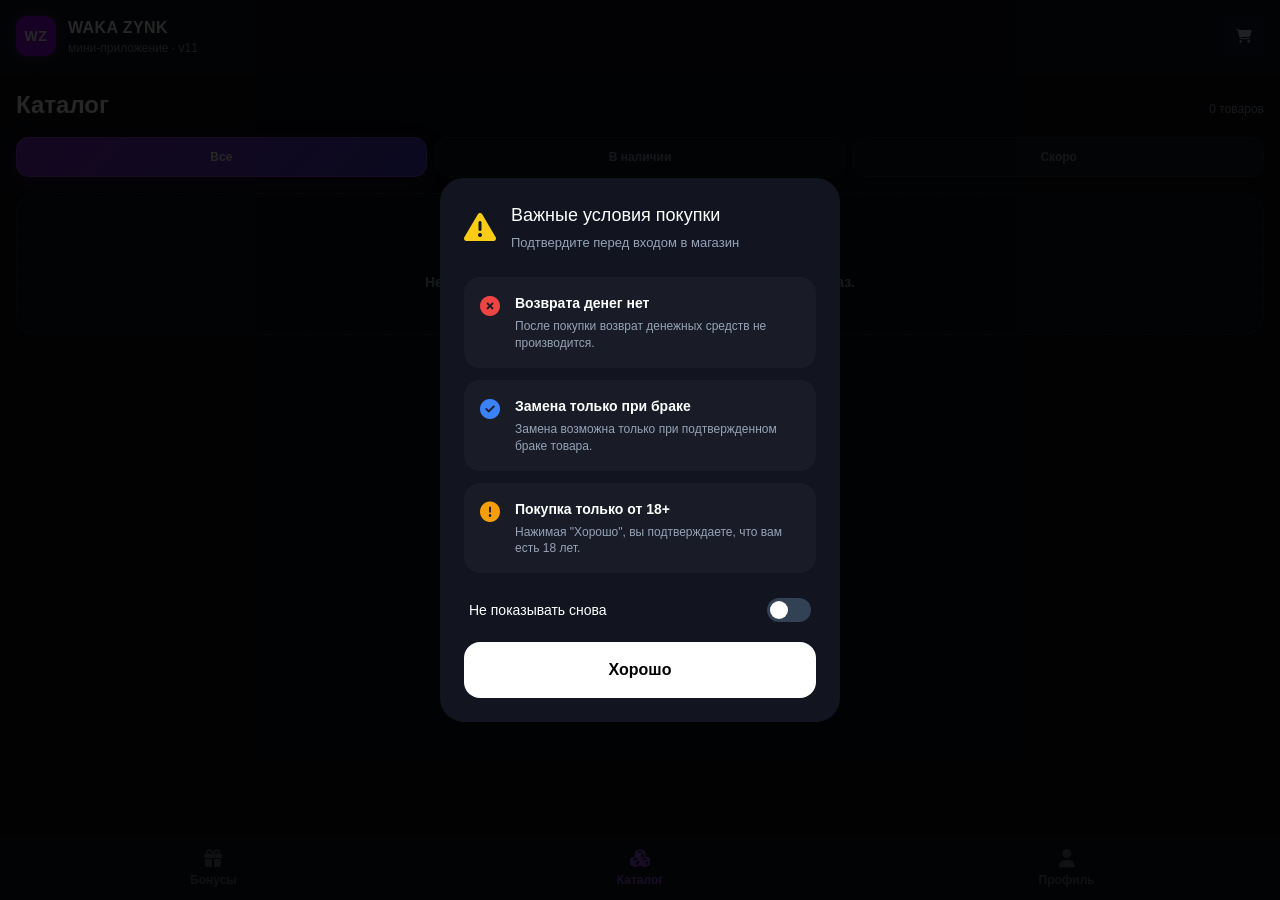
==== commit 72b2ab7b: "Add files via upload" ====
--- a/app-v8.html
+++ b/app-v8.html
@@ -7,7 +7,7 @@
     <link rel="preconnect" href="https://104-207-76-133.nip.io" crossorigin>
     <link rel="preconnect" href="https://telegram.org" crossorigin>
     <link rel="preconnect" href="https://cdnjs.cloudflare.com" crossorigin>
-    <link rel="stylesheet" href="./waka-tailwind.css?v=9">
+    <link rel="stylesheet" href="./waka-tailwind.css?v=11">
     <script src="https://telegram.org/js/telegram-web-app.js"></script>
     <link rel="stylesheet" href="https://cdnjs.cloudflare.com/ajax/libs/font-awesome/6.4.0/css/all.min.css">
     <style>
@@ -319,7 +319,7 @@
             <div class="w-10 h-10 rounded-xl bg-purple-600 flex items-center justify-center font-bold text-sm tracking-wider shadow-[0_0_15px_rgba(168,85,247,0.4)]">WZ</div>
             <div>
                 <h1 class="font-bold text-base tracking-wide">WAKA ZYNK</h1>
-                <p class="text-xs text-gray-400">мини-приложение · v9</p>
+                <p class="text-xs text-gray-400">мини-приложение · v11</p>
             </div>
         </div>
         <button onclick="toggleCart()" class="relative w-10 h-10 rounded-xl bg-[#171e2c] flex items-center justify-center text-gray-300 active:scale-95 transition-transform cursor-pointer">
@@ -587,6 +587,9 @@
                 <button class="admin-tab" data-admin-tab="stats">Статистика</button>
                 <button class="admin-tab" data-admin-tab="products">Товары</button>
                 <button class="admin-tab" data-admin-tab="users">Юзеры</button>
+                <button class="admin-tab" data-admin-tab="broadcast">Рассылка</button>
+                <button class="admin-tab" data-admin-tab="contest">Конкурс</button>
+                <button class="admin-tab" data-admin-tab="payment">Оплата</button>
             </div>
             <div id="admin-content"></div>
         </div>
@@ -639,6 +642,19 @@
         let adminOrders = [];
         let adminUsers = [];
         let adminStatsData = {};
+        let adminLowStock = [];
+        let adminAudit = [];
+        let adminBroadcasts = [];
+        let adminContests = [];
+        let adminActiveContest = null;
+        let adminBroadcastText = '';
+        let adminContestTitle = 'Реферальный конкурс';
+        let adminOrderMessageTemplate = '';
+        let adminDefaultOrderMessageTemplate = '';
+        let adminOrderQrUrl = '';
+        let adminUserSearch = '';
+        let selectedAdminUserId = null;
+        let broadcastPollTimer = null;
         let catalogLoading = true;
 
         async function apiRequest(path, options = {}) {
@@ -1126,6 +1142,10 @@
                 if (data.user) {
                     renderCurrentUserProfile(data.user);
                 }
+                if (Array.isArray(data.bonuses)) {
+                    serverBonusEntries = data.bonuses;
+                    refreshBonusUI();
+                }
             } catch (e) {
                 count.innerText = getStoredOrders().length;
             }
@@ -1224,10 +1244,33 @@
                 adminOrders = data.orders || [];
                 adminUsers = data.users || [];
                 adminStatsData = data.stats || {};
+                adminLowStock = data.lowStock || [];
+                adminAudit = data.audit || [];
             } catch (e) {
                 alert('Не удалось загрузить админку: ' + e.message);
             }
+            await loadAdminExtendedData();
             renderAdminPanel();
+        }
+
+        async function loadAdminExtendedData() {
+            const [broadcastResult, contestResult, settingsResult] = await Promise.allSettled([
+                apiRequest('/admin/broadcasts'),
+                apiRequest('/admin/contests'),
+                apiRequest('/admin/order-settings')
+            ]);
+            if (broadcastResult.status === 'fulfilled') {
+                adminBroadcasts = broadcastResult.value.broadcasts || [];
+            }
+            if (contestResult.status === 'fulfilled') {
+                adminContests = contestResult.value.contests || [];
+                adminActiveContest = contestResult.value.active || null;
+            }
+            if (settingsResult.status === 'fulfilled') {
+                adminOrderMessageTemplate = settingsResult.value.messageTemplate || '';
+                adminDefaultOrderMessageTemplate = settingsResult.value.defaultTemplate || '';
+                adminOrderQrUrl = settingsResult.value.qrUrl || '';
+            }
         }
 
         async function saveAdminChanges() {
@@ -1242,6 +1285,13 @@
                     body: JSON.stringify({ products })
                 });
                 cacheCatalog(products);
+                adminLowStock = products.flatMap(product => (product.flavors || [])
+                    .filter(flavor => (Number(flavor.stock) || 0) <= 2)
+                    .map(flavor => ({
+                        product: product.name,
+                        flavor: flavor.name,
+                        stock: Number(flavor.stock) || 0
+                    })));
                 alert('Каталог сохранён. Изменения уже доступны всем пользователям.');
             } catch (e) {
                 alert('Ошибка отправки: ' + e.message);
@@ -1251,6 +1301,10 @@
         function closeAdminPanel() {
             document.getElementById('admin-panel')?.classList.remove('admin-open');
             document.body.style.overflow = '';
+            if (broadcastPollTimer) {
+                clearTimeout(broadcastPollTimer);
+                broadcastPollTimer = null;
+            }
         }
 
         function renderAdminStats() {
@@ -1325,11 +1379,31 @@
             const orders = adminOrders;
             const revenue = adminStatsData.revenue || 0;
             const average = orders.length ? Math.round(revenue / orders.length) : 0;
+            const actionLabels = {
+                catalog_updated: 'Каталог обновлён',
+                order_status_changed: 'Статус заказа изменён',
+                product_image_uploaded: 'Загружено фото товара',
+                broadcast_test: 'Тест рассылки',
+                broadcast_started: 'Запущена рассылка',
+                contest_started: 'Запущен конкурс',
+                contest_finished: 'Конкурс завершён',
+                bonus_adjusted: 'Изменён бонусный баланс',
+                order_message_updated: 'Изменён текст после заказа',
+                order_qr_updated: 'Изменён QR оплаты',
+                order_settings_test: 'Отправлен тест оплаты'
+            };
+            const auditHtml = adminAudit.length ? adminAudit.slice(0, 15).map(item => `
+                <div class="py-3 border-b border-gray-900 last:border-0">
+                    <div class="flex justify-between gap-3"><b class="text-xs">${escapeHtml(actionLabels[item.action] || item.action)}</b><span class="text-[10px] text-gray-600">${formatOrderDate(Number(item.created_at) * 1000)}</span></div>
+                    <p class="text-[11px] text-gray-500 mt-1">${escapeHtml(item.details || '')}</p>
+                    <p class="text-[10px] text-gray-700 mt-1">Администратор: ${item.admin_id}</p>
+                </div>`).join('') : '<p class="text-xs text-gray-600">Действий пока нет</p>';
             content.innerHTML = `
                 <div class="space-y-3">
                     <div class="order-card"><p class="text-xs text-gray-500">Общая выручка</p><p class="text-3xl font-black mt-2">${revenue} <small class="text-sm text-gray-500">сом</small></p></div>
                     <div class="order-card"><p class="text-xs text-gray-500">Средний чек</p><p class="text-3xl font-black mt-2">${average} <small class="text-sm text-gray-500">сом</small></p></div>
                     <div class="order-card"><p class="text-xs text-gray-500 mb-3">Статусы заказов</p>${['processing', 'confirmed', 'delivery', 'completed'].map(value => { const meta = getOrderStatusMeta(value); const count = orders.filter(order => order.status === value).length; return `<div class="flex justify-between py-2 border-b border-gray-900 last:border-0"><span class="text-sm ${meta.className.split(' ')[0]}">${meta.label}</span><b>${count}</b></div>`; }).join('')}</div>
+                    <div class="order-card"><div class="flex items-center gap-2 mb-2"><i class="fa-solid fa-clock-rotate-left text-purple-400"></i><p class="font-bold">Журнал действий</p></div>${auditHtml}</div>
                 </div>`;
         }
 
@@ -1347,12 +1421,378 @@
                     spent: adminOrders.filter(item => String(item.userId) === String(order.userId)).reduce((sum, item) => sum + (Number(item.total) || 0), 0)
                 }
             ])).values()];
-            content.innerHTML = users.length ? users.map(user => `
-                <div class="order-card flex items-center gap-3 mb-3">
+            if (selectedAdminUserId) {
+                const user = users.find(item => String(item.telegram_id) === String(selectedAdminUserId));
+                if (!user) {
+                    selectedAdminUserId = null;
+                    renderAdminUsers();
+                    return;
+                }
+                const userOrders = adminOrders.filter(order => String(order.userId) === String(user.telegram_id));
+                const username = user.username && user.username !== 'None' ? user.username : '';
+                content.innerHTML = `
+                    <button data-action="user-back" class="text-sm text-purple-400 font-bold mb-4"><i class="fa-solid fa-arrow-left mr-2"></i>Все клиенты</button>
+                    <div class="order-card">
+                        <div class="flex items-center gap-4">
+                            <div class="w-16 h-16 rounded-2xl bg-purple-600/20 text-purple-400 flex items-center justify-center overflow-hidden">${user.photo_url ? `<img src="${escapeHtml(user.photo_url)}" class="w-full h-full object-cover">` : '<i class="fa-solid fa-user text-xl"></i>'}</div>
+                            <div class="min-w-0 flex-1">
+                                <p class="text-lg font-black truncate">${escapeHtml([user.first_name, user.last_name].filter(Boolean).join(' ') || 'Пользователь')}</p>
+                                <p class="text-xs text-gray-500 mt-1">Telegram ID: ${user.telegram_id}</p>
+                                ${username ? `<a href="https://t.me/${encodeURIComponent(username)}" target="_blank" class="text-sm text-blue-400 mt-1 inline-block">@${escapeHtml(username)}</a>` : '<p class="text-xs text-gray-600 mt-1">Username не установлен</p>'}
+                            </div>
+                        </div>
+                        <div class="grid grid-cols-2 gap-2 mt-5">
+                            <div class="bg-[#0b0e14] rounded-xl p-3"><p class="text-[10px] text-gray-600">Заказы</p><b>${user.orders_count || 0}</b></div>
+                            <div class="bg-[#0b0e14] rounded-xl p-3"><p class="text-[10px] text-gray-600">Покупки</p><b>${user.spent || 0} сом</b></div>
+                            <div class="bg-[#0b0e14] rounded-xl p-3"><p class="text-[10px] text-gray-600">Приглашено</p><b>${user.referral_invited || 0}</b></div>
+                            <div class="bg-[#0b0e14] rounded-xl p-3"><p class="text-[10px] text-gray-600">Активные бонусы</p><b>${user.active_bonus || 0} сом</b></div>
+                        </div>
+                        <div class="mt-5 border-t border-gray-800 pt-4">
+                            <p class="text-xs font-bold mb-2">Изменить бонусный баланс</p>
+                            <div class="flex gap-2">
+                                <input id="admin-bonus-amount" type="number" min="1" value="25" class="min-w-0 flex-1 bg-[#0b0e14] border border-gray-800 rounded-xl px-3 py-2 text-sm outline-none">
+                                <button data-action="bonus-add" data-user-id="${user.telegram_id}" class="bg-emerald-600 px-3 rounded-xl font-bold text-sm">+</button>
+                                <button data-action="bonus-subtract" data-user-id="${user.telegram_id}" class="bg-red-600 px-3 rounded-xl font-bold text-sm">−</button>
+                            </div>
+                            <p class="text-[10px] text-gray-600 mt-2">Начисленные бонусы действуют 24 часа.</p>
+                        </div>
+                    </div>
+                    <h3 class="font-bold mt-5 mb-3">Последние заказы</h3>
+                    ${userOrders.length ? userOrders.slice(0, 10).map(order => `<div class="order-card mb-2 flex justify-between gap-3"><div><b class="text-sm">${escapeHtml(order.code)}</b><p class="text-[10px] text-gray-600 mt-1">${formatOrderDate(order.createdAt)}</p></div><b>${order.total} сом</b></div>`).join('') : '<div class="empty-state">Заказов пока нет</div>'}`;
+                return;
+            }
+
+            const query = adminUserSearch.trim().toLowerCase();
+            const filteredUsers = query ? users.filter(user =>
+                String(user.telegram_id).includes(query)
+                || String(user.first_name || '').toLowerCase().includes(query)
+                || String(user.username || '').toLowerCase().includes(query)
+            ) : users;
+            content.innerHTML = `
+                <input id="admin-user-search" value="${escapeHtml(adminUserSearch)}" placeholder="Имя, username или Telegram ID" class="w-full bg-[#121824] border border-gray-800 rounded-2xl py-3.5 px-4 text-sm outline-none focus:border-purple-500 mb-4">
+                ${filteredUsers.length ? filteredUsers.map(user => `
+                <button data-action="user-details" data-user-id="${user.telegram_id}" class="order-card w-full flex items-center gap-3 mb-3 text-left">
                     <div class="w-12 h-12 rounded-2xl bg-purple-600/20 text-purple-400 flex items-center justify-center overflow-hidden">${user.photo_url ? `<img src="${escapeHtml(user.photo_url)}" class="w-full h-full object-cover">` : '<i class="fa-solid fa-user"></i>'}</div>
-                    <div class="min-w-0 flex-1"><p class="font-bold truncate">${escapeHtml([user.first_name, user.last_name].filter(Boolean).join(' '))}</p><p class="text-[11px] text-gray-500">ID: ${user.telegram_id}${user.username ? ` · @${escapeHtml(user.username)}` : ''}</p><p class="text-[10px] text-gray-600 mt-1">${user.spent || 0} сом покупок</p></div>
+                    <div class="min-w-0 flex-1"><p class="font-bold truncate">${escapeHtml([user.first_name, user.last_name].filter(Boolean).join(' ') || 'Пользователь')}</p><p class="text-[11px] text-gray-500">ID: ${user.telegram_id}${user.username && user.username !== 'None' ? ` · @${escapeHtml(user.username)}` : ''}</p><p class="text-[10px] text-gray-600 mt-1">${user.spent || 0} сом · ${user.referral_invited || 0} приглашено</p></div>
                     <div class="text-right"><p class="font-black">${user.orders_count || 0}</p><p class="text-[10px] text-gray-600">заказов</p></div>
-                </div>`).join('') : '<div class="empty-state">Клиентов пока нет</div>';
+                </button>`).join('') : '<div class="empty-state">Клиенты не найдены</div>'}`;
+        }
+
+        async function adjustAdminUserBonus(userId, direction) {
+            const amountInput = document.getElementById('admin-bonus-amount');
+            const amount = Math.max(1, parseInt(amountInput?.value, 10) || 0) * direction;
+            try {
+                const data = await apiRequest('/admin/users/bonus', {
+                    method: 'POST',
+                    body: JSON.stringify({ user_id: Number(userId), amount })
+                });
+                const user = adminUsers.find(item => String(item.telegram_id) === String(userId));
+                if (user) user.active_bonus = data.balance;
+                renderAdminUsers();
+                alert(`Баланс обновлён: ${data.balance} сом.`);
+            } catch (error) {
+                alert('Не удалось изменить баланс: ' + error.message);
+            }
+        }
+
+        function renderAdminBroadcast() {
+            const content = document.getElementById('admin-content');
+            const running = adminBroadcasts.find(item => item.status === 'queued' || item.status === 'running');
+            const statusLabels = {
+                queued: 'В очереди',
+                running: 'Отправляется',
+                completed: 'Завершена',
+                failed: 'Ошибка'
+            };
+            const history = adminBroadcasts.length ? adminBroadcasts.map(item => `
+                <div class="order-card mb-3">
+                    <div class="flex justify-between gap-3">
+                        <b class="text-sm">${statusLabels[item.status] || item.status}</b>
+                        <span class="text-[10px] text-gray-600">${formatOrderDate(Number(item.created_at) * 1000)}</span>
+                    </div>
+                    <p class="text-xs text-gray-400 mt-3 whitespace-pre-wrap">${escapeHtml(item.message)}</p>
+                    <div class="grid grid-cols-4 gap-2 mt-4 text-center">
+                        <div class="bg-[#0b0e14] rounded-lg p-2"><b>${item.total || 0}</b><p class="text-[9px] text-gray-600">всего</p></div>
+                        <div class="bg-[#0b0e14] rounded-lg p-2"><b class="text-emerald-400">${item.sent || 0}</b><p class="text-[9px] text-gray-600">доставлено</p></div>
+                        <div class="bg-[#0b0e14] rounded-lg p-2"><b class="text-amber-400">${item.blocked || 0}</b><p class="text-[9px] text-gray-600">заблокировали</p></div>
+                        <div class="bg-[#0b0e14] rounded-lg p-2"><b class="text-red-400">${item.failed || 0}</b><p class="text-[9px] text-gray-600">ошибки</p></div>
+                    </div>
+                </div>`).join('') : '<div class="empty-state">Рассылок пока не было</div>';
+            content.innerHTML = `
+                <div class="order-card mb-4">
+                    <div class="flex items-center gap-2"><i class="fa-solid fa-paper-plane text-purple-400"></i><h3 class="font-black">Новое сообщение</h3></div>
+                    <textarea id="admin-broadcast-message" maxlength="4000" rows="7" placeholder="Напишите сообщение для пользователей..." class="w-full bg-[#0b0e14] border border-gray-800 rounded-2xl p-4 text-sm outline-none focus:border-purple-500 mt-4 resize-none">${escapeHtml(adminBroadcastText)}</textarea>
+                    <div class="flex justify-between mt-2"><span class="text-[10px] text-gray-600">Сначала отправьте тест администраторам</span><span id="broadcast-char-count" class="text-[10px] text-gray-600">${adminBroadcastText.length}/4000</span></div>
+                    <div class="grid grid-cols-2 gap-2 mt-4">
+                        <button data-action="broadcast-test" class="bg-[#1b2332] py-3 rounded-xl text-sm font-bold">Тест админам</button>
+                        <button data-action="broadcast-send" ${running ? 'disabled' : ''} class="bg-purple-600 disabled:bg-gray-700 py-3 rounded-xl text-sm font-bold">${running ? 'Рассылка идёт...' : 'Отправить всем'}</button>
+                    </div>
+                </div>
+                <h3 class="font-bold mb-3">История рассылок</h3>
+                ${history}`;
+            scheduleBroadcastRefresh(Boolean(running));
+        }
+
+        async function refreshBroadcasts() {
+            try {
+                const data = await apiRequest('/admin/broadcasts');
+                adminBroadcasts = data.broadcasts || [];
+                if (currentAdminTab === 'broadcast' && isAdminPanelOpen()) renderAdminBroadcast();
+            } catch (error) {
+                console.warn('Не удалось обновить статус рассылки:', error.message);
+            }
+        }
+
+        function scheduleBroadcastRefresh(active) {
+            if (broadcastPollTimer) clearTimeout(broadcastPollTimer);
+            broadcastPollTimer = null;
+            if (active && currentAdminTab === 'broadcast' && isAdminPanelOpen()) {
+                broadcastPollTimer = setTimeout(refreshBroadcasts, 1800);
+            }
+        }
+
+        async function sendAdminBroadcast(testOnly) {
+            const message = adminBroadcastText.trim();
+            if (!message) {
+                alert('Сначала напишите сообщение.');
+                return;
+            }
+            if (!testOnly && !confirm('Отправить это сообщение всем пользователям бота? Отменить начатую рассылку будет нельзя.')) return;
+            try {
+                if (testOnly) {
+                    const data = await apiRequest('/admin/broadcast/test', {
+                        method: 'POST',
+                        body: JSON.stringify({ message })
+                    });
+                    alert(`Тест отправлен администраторам: ${data.delivered}.`);
+                } else {
+                    const data = await apiRequest('/admin/broadcasts', {
+                        method: 'POST',
+                        body: JSON.stringify({ message })
+                    });
+                    alert(`Рассылка запущена. Получателей: ${data.total}.`);
+                    await refreshBroadcasts();
+                }
+            } catch (error) {
+                alert('Не удалось запустить рассылку: ' + error.message);
+            }
+        }
+
+        function telegramAccountLink(user) {
+            if (user.username) {
+                return `<a href="https://t.me/${encodeURIComponent(user.username)}" target="_blank" class="text-blue-400">@${escapeHtml(user.username)}</a>`;
+            }
+            return `<span class="text-gray-500">ID: ${user.telegramId}</span>`;
+        }
+
+        function renderContestRanking(ranking, limit = 100) {
+            if (!ranking?.length) return '<div class="empty-state">Приглашений пока нет</div>';
+            return ranking.slice(0, limit).map((user, index) => `
+                <div class="flex items-center gap-3 py-3 border-b border-gray-900 last:border-0">
+                    <div class="w-9 h-9 rounded-xl bg-purple-600/20 text-purple-400 flex items-center justify-center font-black">${index + 1}</div>
+                    <div class="min-w-0 flex-1"><p class="font-bold truncate">${escapeHtml(user.firstName || 'Пользователь')}</p><p class="text-[11px] mt-1">${telegramAccountLink(user)} · ${user.telegramId}</p></div>
+                    <div class="text-right"><b class="text-lg">${user.invited}</b><p class="text-[9px] text-gray-600">друзей</p></div>
+                </div>`).join('');
+        }
+
+        function renderAdminContest() {
+            const content = document.getElementById('admin-content');
+            const active = adminActiveContest;
+            const activeHtml = active ? `
+                <div class="order-card border border-purple-500/30 mb-4">
+                    <div class="flex justify-between gap-3"><div><p class="text-[10px] text-emerald-400 font-bold uppercase">Конкурс активен</p><h3 class="text-lg font-black mt-1">${escapeHtml(active.title)}</h3></div><i class="fa-solid fa-trophy text-2xl text-amber-400"></i></div>
+                    <p class="text-xs text-gray-500 mt-3">Начат: ${formatOrderDate(Number(active.started_at) * 1000)}</p>
+                    <div class="grid grid-cols-2 gap-2 mt-4">
+                        <div class="bg-[#0b0e14] rounded-xl p-3"><p class="text-[10px] text-gray-600">Участников</p><b class="text-xl">${active.participants || 0}</b></div>
+                        <div class="bg-[#0b0e14] rounded-xl p-3"><p class="text-[10px] text-gray-600">Приглашений</p><b class="text-xl">${active.invites || 0}</b></div>
+                    </div>
+                    <button data-action="contest-finish" data-contest-id="${active.id}" class="w-full bg-red-600/90 py-3 rounded-xl font-bold text-sm mt-4">Завершить и выбрать топ-3</button>
+                </div>
+                <div class="order-card mb-4"><h3 class="font-bold mb-2">Текущий рейтинг</h3>${renderContestRanking(active.ranking)}</div>` : `
+                <div class="order-card mb-4">
+                    <div class="flex items-center gap-2"><i class="fa-solid fa-trophy text-amber-400"></i><h3 class="font-black">Новый конкурс</h3></div>
+                    <input id="admin-contest-title" maxlength="120" value="${escapeHtml(adminContestTitle)}" class="w-full bg-[#0b0e14] border border-gray-800 rounded-xl px-4 py-3 text-sm outline-none mt-4" placeholder="Название конкурса">
+                    <p class="text-[10px] text-gray-600 mt-2">Будут учитываться только новые приглашения после запуска конкурса.</p>
+                    <button data-action="contest-start" class="w-full bg-purple-600 py-3 rounded-xl font-bold text-sm mt-4">Запустить конкурс</button>
+                </div>`;
+            const archive = adminContests.filter(contest => contest.status === 'finished');
+            const archiveHtml = archive.length ? archive.map(contest => {
+                const winners = contest.winners?.length ? contest.winners.map(winner => `
+                    <div class="flex justify-between items-center py-2 border-b border-gray-900 last:border-0"><div><b>${winner.place} место · ${escapeHtml(winner.firstName || 'Пользователь')}</b><p class="text-[10px] mt-1">${telegramAccountLink(winner)} · ${winner.telegramId}</p></div><b>${winner.invited}</b></div>`).join('') : '<p class="text-xs text-gray-600">Победителей нет</p>';
+                return `<div class="order-card mb-3"><div class="flex justify-between gap-3"><div><b>${escapeHtml(contest.title)}</b><p class="text-[10px] text-gray-600 mt-1">${formatOrderDate(Number(contest.ended_at) * 1000)}</p></div><span class="text-xs text-gray-500">${contest.invites || 0} приглашений</span></div><div class="mt-3">${winners}</div><button data-action="contest-to-broadcast" data-contest-id="${contest.id}" class="w-full bg-[#1b2332] py-2.5 rounded-xl text-xs font-bold mt-3">Подготовить рассылку с итогами</button></div>`;
+            }).join('') : '<div class="empty-state">Завершённых конкурсов пока нет</div>';
+            content.innerHTML = `${activeHtml}<h3 class="font-bold mb-3">Архив конкурсов</h3>${archiveHtml}`;
+        }
+
+        async function refreshContests() {
+            const data = await apiRequest('/admin/contests');
+            adminContests = data.contests || [];
+            adminActiveContest = data.active || null;
+            if (currentAdminTab === 'contest') renderAdminContest();
+        }
+
+        async function startAdminContest() {
+            const title = adminContestTitle.trim() || 'Реферальный конкурс';
+            if (!confirm(`Запустить конкурс «${title}»? С этого момента начнётся учёт новых приглашений.`)) return;
+            try {
+                await apiRequest('/admin/contests', {
+                    method: 'POST',
+                    body: JSON.stringify({ title })
+                });
+                await refreshContests();
+            } catch (error) {
+                alert('Не удалось запустить конкурс: ' + error.message);
+            }
+        }
+
+        async function finishAdminContest(contestId) {
+            if (!confirm('Завершить конкурс и зафиксировать трёх победителей? Результат больше не изменится.')) return;
+            try {
+                const data = await apiRequest(`/admin/contests/${contestId}/finish`, { method: 'POST' });
+                await refreshContests();
+                alert(data.winners?.length ? `Конкурс завершён. Победителей: ${data.winners.length}.` : 'Конкурс завершён, но участников не было.');
+            } catch (error) {
+                alert('Не удалось завершить конкурс: ' + error.message);
+            }
+        }
+
+        function prepareContestBroadcast(contestId) {
+            const contest = adminContests.find(item => String(item.id) === String(contestId));
+            if (!contest?.winners?.length) {
+                alert('В этом конкурсе нет победителей.');
+                return;
+            }
+            adminBroadcastText = `🏆 Итоги конкурса «${contest.title}»!\n\n` + contest.winners.map(winner =>
+                `${winner.place} место — ${winner.firstName}${winner.username ? ` (@${winner.username})` : ''}: ${winner.invited} приглашений`
+            ).join('\n') + '\n\nПоздравляем победителей!';
+            currentAdminTab = 'broadcast';
+            renderAdminPanel();
+        }
+
+        function getOrderMessagePreview() {
+            const values = {
+                code: 'WK-TEST1234',
+                items: '• Waka ×1 (Кислое яблоко)',
+                total: '2500',
+                phone: '+996 555 000 000',
+                address: 'Тестовый адрес',
+                manager: 'zynkwaka',
+                channel: 'WAKAZYNK',
+                name: 'Покупатель'
+            };
+            return Object.entries(values).reduce(
+                (text, [key, value]) => text.replaceAll(`{${key}}`, value),
+                adminOrderMessageTemplate
+            );
+        }
+
+        function renderOrderMessagePreview() {
+            const preview = document.getElementById('admin-order-message-preview');
+            if (preview) preview.innerText = getOrderMessagePreview();
+            const counter = document.getElementById('order-message-char-count');
+            if (counter) counter.innerText = `${adminOrderMessageTemplate.length}/3500`;
+        }
+
+        function renderAdminPaymentSettings() {
+            const content = document.getElementById('admin-content');
+            const fields = [
+                ['code', 'Код заказа'],
+                ['items', 'Товары'],
+                ['total', 'Сумма'],
+                ['name', 'Имя'],
+                ['phone', 'Телефон'],
+                ['address', 'Адрес'],
+                ['manager', 'Менеджер'],
+                ['channel', 'Канал']
+            ];
+            content.innerHTML = `
+                <div class="order-card mb-4">
+                    <div class="flex items-center gap-2"><i class="fa-solid fa-qrcode text-purple-400"></i><h3 class="font-black">QR для оплаты</h3></div>
+                    <div class="bg-white rounded-2xl p-3 mt-4 flex items-center justify-center min-h-48">
+                        ${adminOrderQrUrl ? `<img src="${escapeHtml(adminOrderQrUrl)}" class="max-h-72 rounded-xl object-contain">` : '<p class="text-gray-500 text-sm">QR ещё не загружен</p>'}
+                    </div>
+                    <label class="block w-full bg-purple-600 text-center py-3 rounded-xl font-bold text-sm cursor-pointer mt-4">
+                        <i class="fa-solid fa-image mr-2"></i>Выбрать новый QR из галереи
+                        <input type="file" accept="image/jpeg,image/png,image/webp" data-action="order-qr-upload" class="hidden">
+                    </label>
+                    <p class="text-[10px] text-gray-600 mt-2">После загрузки новый QR сразу применяется ко всем следующим заказам.</p>
+                </div>
+                <div class="order-card mb-4">
+                    <div class="flex items-center gap-2"><i class="fa-solid fa-message text-blue-400"></i><h3 class="font-black">Текст после заказа</h3></div>
+                    <p class="text-xs text-gray-500 mt-2">Нажмите на переменную, чтобы вставить её в текст.</p>
+                    <div class="flex flex-wrap gap-2 mt-3">${fields.map(([field, label]) => `<button data-action="order-template-field" data-field="${field}" class="bg-[#1b2332] border border-gray-800 px-2.5 py-1.5 rounded-lg text-[10px] font-bold">{${field}} · ${label}</button>`).join('')}</div>
+                    <textarea id="admin-order-message-template" maxlength="3500" rows="13" class="w-full bg-[#0b0e14] border border-gray-800 rounded-2xl p-4 text-sm outline-none focus:border-purple-500 mt-4 resize-none">${escapeHtml(adminOrderMessageTemplate)}</textarea>
+                    <div class="flex justify-between mt-2"><span class="text-[10px] text-gray-600">Не удаляйте фигурные скобки у переменных</span><span id="order-message-char-count" class="text-[10px] text-gray-600">${adminOrderMessageTemplate.length}/3500</span></div>
+                    <div class="grid grid-cols-2 gap-2 mt-4">
+                        <button data-action="order-template-reset" class="bg-[#1b2332] py-3 rounded-xl text-sm font-bold">Вернуть стандартный</button>
+                        <button data-action="order-settings-save" class="bg-emerald-600 py-3 rounded-xl text-sm font-bold">Сохранить текст</button>
+                    </div>
+                    <button data-action="order-settings-test" class="w-full bg-purple-600 py-3 rounded-xl text-sm font-bold mt-2">Отправить тест мне в Telegram</button>
+                </div>
+                <div class="order-card">
+                    <p class="text-xs text-gray-500 mb-3">Предпросмотр</p>
+                    <div id="admin-order-message-preview" class="bg-[#0b0e14] rounded-2xl p-4 text-sm whitespace-pre-wrap"></div>
+                </div>`;
+            renderOrderMessagePreview();
+        }
+
+        function insertOrderTemplateField(field) {
+            const textarea = document.getElementById('admin-order-message-template');
+            if (!textarea) return;
+            const token = `{${field}}`;
+            const start = textarea.selectionStart ?? adminOrderMessageTemplate.length;
+            const end = textarea.selectionEnd ?? start;
+            adminOrderMessageTemplate =
+                adminOrderMessageTemplate.slice(0, start)
+                + token
+                + adminOrderMessageTemplate.slice(end);
+            textarea.value = adminOrderMessageTemplate;
+            textarea.focus();
+            textarea.setSelectionRange(start + token.length, start + token.length);
+            renderOrderMessagePreview();
+        }
+
+        async function saveAdminOrderSettings(showSuccess = true) {
+            try {
+                await apiRequest('/admin/order-settings', {
+                    method: 'PUT',
+                    body: JSON.stringify({ message_template: adminOrderMessageTemplate })
+                });
+                if (showSuccess) {
+                    alert('Текст сохранён. Следующие заказы получат новое сообщение.');
+                }
+                return true;
+            } catch (error) {
+                alert('Не удалось сохранить текст: ' + error.message);
+                return false;
+            }
+        }
+
+        async function uploadAdminOrderQr(file) {
+            const form = new FormData();
+            form.append('file', file);
+            form.append('init_data', tg.initData || '');
+            try {
+                const data = await apiRequest('/admin/order-settings/qr', {
+                    method: 'POST',
+                    body: form
+                });
+                adminOrderQrUrl = data.qrUrl || '';
+                renderAdminPaymentSettings();
+                alert('Новый QR загружен и уже используется.');
+            } catch (error) {
+                alert('Не удалось загрузить QR: ' + error.message);
+            }
+        }
+
+        async function testAdminOrderSettings() {
+            try {
+                if (!await saveAdminOrderSettings(false)) return;
+                await apiRequest('/admin/order-settings/test', { method: 'POST' });
+                alert('Тестовое сообщение отправлено вам в Telegram.');
+            } catch (error) {
+                alert('Не удалось отправить тест: ' + error.message);
+            }
         }
 
         function renderAdminPanel() {
@@ -1364,13 +1804,22 @@
             if (currentAdminTab === 'stats') renderAdminAnalytics();
             if (currentAdminTab === 'products') renderAdminProductsEditor();
             if (currentAdminTab === 'users') renderAdminUsers();
+            if (currentAdminTab === 'broadcast') renderAdminBroadcast();
+            if (currentAdminTab === 'contest') renderAdminContest();
+            if (currentAdminTab === 'payment') renderAdminPaymentSettings();
         }
 
         function renderAdminProductsEditor() {
             const content = document.getElementById('admin-content');
             if (!content) return;
 
+            const lowStockHtml = adminLowStock.length ? `
+                <div class="bg-amber-500/10 border border-amber-500/20 rounded-2xl p-4 mb-4">
+                    <div class="flex items-center gap-2 text-amber-300"><i class="fa-solid fa-triangle-exclamation"></i><b class="text-sm">Заканчиваются вкусы: ${adminLowStock.length}</b></div>
+                    <div class="mt-3 space-y-2">${adminLowStock.slice(0, 12).map(item => `<div class="flex justify-between gap-3 text-xs"><span>${escapeHtml(item.product)} · ${escapeHtml(item.flavor)}</span><b>${item.stock} шт.</b></div>`).join('')}</div>
+                </div>` : '';
             let html = `
+                ${lowStockHtml}
                 <div class="flex justify-between items-center mb-5">
                     <h3 class="font-bold text-lg">Товары</h3>
                     <button type="button" data-action="add-product" class="bg-purple-600 px-4 py-2 rounded-xl text-sm font-bold">+ Товар</button>
@@ -1462,6 +1911,8 @@
                 if (!button) return;
                 currentAdminTab = button.dataset.adminTab;
                 renderAdminPanel();
+                if (currentAdminTab === 'contest') refreshContests().catch(() => {});
+                if (currentAdminTab === 'broadcast') refreshBroadcasts();
             });
 
             document.getElementById('admin-content')?.addEventListener('click', (e) => {
@@ -1481,6 +1932,28 @@
                 if (action === 'add-flavor') addFlavor(pIndex);
                 if (action === 'delete-flavor') deleteFlavor(pIndex, fIndex);
                 if (action === 'save-changes') saveAdminChanges();
+                if (action === 'user-details') {
+                    selectedAdminUserId = btn.dataset.userId;
+                    renderAdminUsers();
+                }
+                if (action === 'user-back') {
+                    selectedAdminUserId = null;
+                    renderAdminUsers();
+                }
+                if (action === 'bonus-add') adjustAdminUserBonus(btn.dataset.userId, 1);
+                if (action === 'bonus-subtract') adjustAdminUserBonus(btn.dataset.userId, -1);
+                if (action === 'broadcast-test') sendAdminBroadcast(true);
+                if (action === 'broadcast-send') sendAdminBroadcast(false);
+                if (action === 'contest-start') startAdminContest();
+                if (action === 'contest-finish') finishAdminContest(btn.dataset.contestId);
+                if (action === 'contest-to-broadcast') prepareContestBroadcast(btn.dataset.contestId);
+                if (action === 'order-template-field') insertOrderTemplateField(btn.dataset.field);
+                if (action === 'order-template-reset') {
+                    adminOrderMessageTemplate = adminDefaultOrderMessageTemplate;
+                    renderAdminPaymentSettings();
+                }
+                if (action === 'order-settings-save') saveAdminOrderSettings();
+                if (action === 'order-settings-test') testAdminOrderSettings();
             });
 
             document.getElementById('admin-content')?.addEventListener('change', async (e) => {
@@ -1496,6 +1969,7 @@
                 if (action === 'product-cost') updateProductCost(pIndex, el.value);
                 if (action === 'product-image') updateProductImage(pIndex, el.value);
                 if (action === 'product-upload' && el.files?.[0]) uploadProductImage(pIndex, el.files[0]);
+                if (action === 'order-qr-upload' && el.files?.[0]) uploadAdminOrderQr(el.files[0]);
                 if (action === 'product-status') updateProductStatus(pIndex, el.value);
                 if (action === 'flavor-name') updateFlavorName(pIndex, fIndex, el.value);
                 if (action === 'flavor-stock') updateFlavorStock(pIndex, fIndex, el.value);
@@ -1515,13 +1989,34 @@
             });
 
             document.getElementById('admin-content')?.addEventListener('input', (e) => {
-                if (e.target.id !== 'admin-order-search') return;
-                adminOrderSearch = e.target.value;
-                const cursorPosition = e.target.selectionStart;
-                renderAdminOrders();
-                const input = document.getElementById('admin-order-search');
-                input?.focus();
-                input?.setSelectionRange(cursorPosition, cursorPosition);
+                if (e.target.id === 'admin-order-search') {
+                    adminOrderSearch = e.target.value;
+                    const cursorPosition = e.target.selectionStart;
+                    renderAdminOrders();
+                    const input = document.getElementById('admin-order-search');
+                    input?.focus();
+                    input?.setSelectionRange(cursorPosition, cursorPosition);
+                }
+                if (e.target.id === 'admin-user-search') {
+                    adminUserSearch = e.target.value;
+                    const cursorPosition = e.target.selectionStart;
+                    renderAdminUsers();
+                    const input = document.getElementById('admin-user-search');
+                    input?.focus();
+                    input?.setSelectionRange(cursorPosition, cursorPosition);
+                }
+                if (e.target.id === 'admin-broadcast-message') {
+                    adminBroadcastText = e.target.value;
+                    const counter = document.getElementById('broadcast-char-count');
+                    if (counter) counter.innerText = `${adminBroadcastText.length}/4000`;
+                }
+                if (e.target.id === 'admin-contest-title') {
+                    adminContestTitle = e.target.value;
+                }
+                if (e.target.id === 'admin-order-message-template') {
+                    adminOrderMessageTemplate = e.target.value;
+                    renderOrderMessagePreview();
+                }
             });
         }
 
